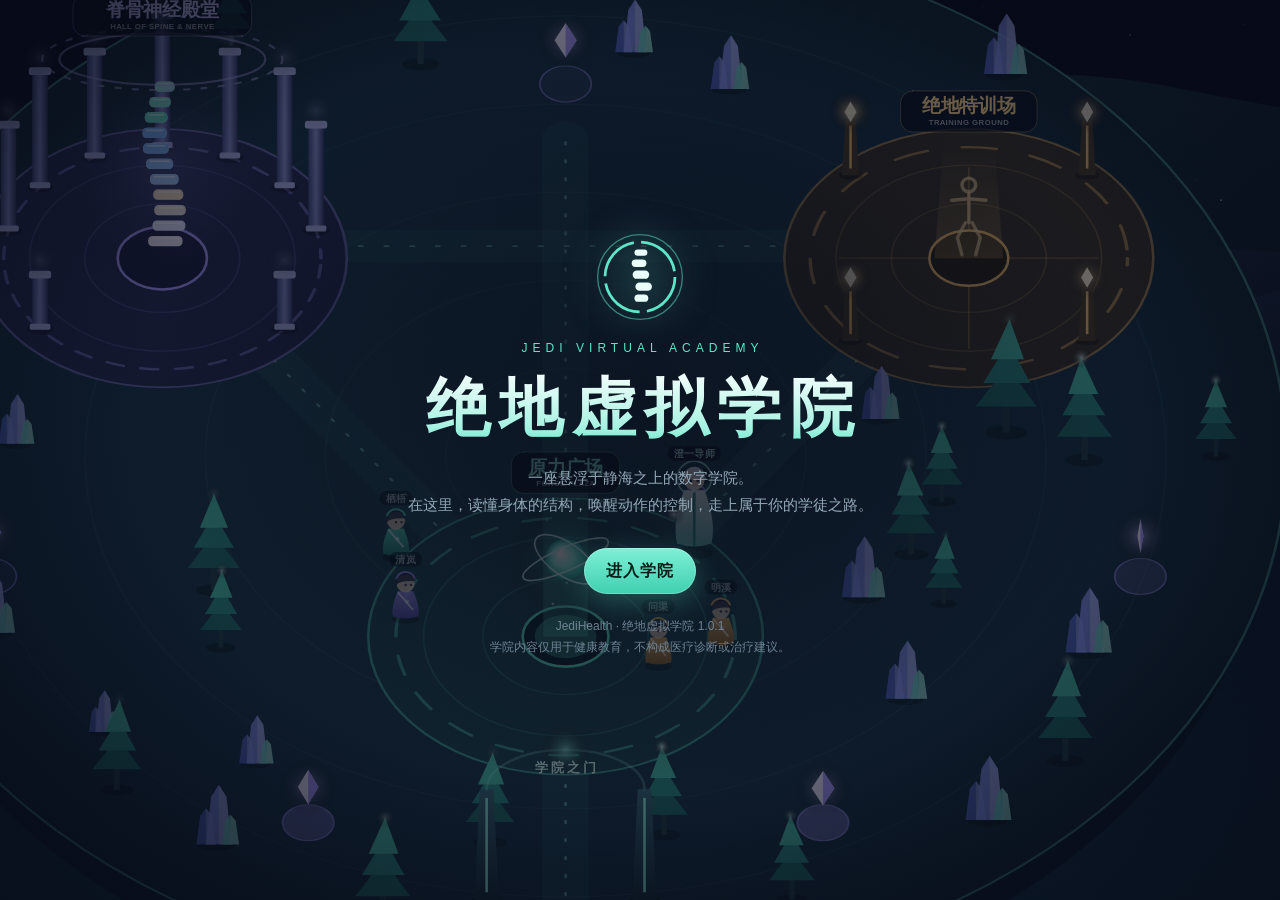
==== index.html @ 7132b062 "1.0.1：拆分项目结构，移动端与微信适配，准备在线部署 Co-Authored-By: Claude Fable 5.2 <noreply@anthropic.com> Claude-Session" ====
<!DOCTYPE html>
<html lang="zh-CN">
<head>
<meta charset="utf-8">
<meta name="viewport" content="width=device-width,initial-scale=1,maximum-scale=1,user-scalable=no,viewport-fit=cover">
<meta name="apple-mobile-web-app-capable" content="yes">
<meta name="apple-mobile-web-app-status-bar-style" content="black-translucent">
<meta name="format-detection" content="telephone=no">
<meta name="theme-color" content="#070b18">
<title>绝地虚拟学院｜Jedi Virtual Academy</title>
<meta name="description" content="一座悬浮于静海之上的数字学院。以学徒身份探索原力广场、脊骨神经殿堂与绝地特训场。">
<meta property="og:title" content="绝地虚拟学院｜Jedi Virtual Academy">
<meta property="og:description" content="以学徒身份走进数字学院：认识脊柱，体验动作控制，向澄一导师请教。">
<meta property="og:type" content="website">
<link rel="icon" href="data:image/svg+xml,%3Csvg xmlns='http://www.w3.org/2000/svg' viewBox='0 0 100 100'%3E%3Ccircle cx='50' cy='50' r='46' fill='%23070b18'/%3E%3Ccircle cx='50' cy='50' r='38' fill='none' stroke='%235ee6c8' stroke-width='5'/%3E%3Cg fill='%23eafffa'%3E%3Crect x='42' y='24' width='16' height='9' rx='4'/%3E%3Crect x='40' y='38' width='19' height='10' rx='5'/%3E%3Crect x='42' y='53' width='20' height='10' rx='5'/%3E%3Crect x='43' y='68' width='16' height='9' rx='4'/%3E%3C/g%3E%3C/svg%3E">
<script>
/* 兜底：脚本在当前浏览器里出错时，给出可操作的提示（先于其他脚本注册） */
(function(){var shown=false,wx=/MicroMessenger/i.test(navigator.userAgent);
function show(msg){if(shown)return;shown=true;var d=document.createElement('div');d.id='oops';
d.innerHTML='<div><h3>学院之门暂时没有打开</h3>页面在当前浏览器中运行出错。<br>'+(wx?'请点右上角 <b>···</b>，选择「在 Safari / 浏览器中打开」。':'请刷新页面，或换用 Safari / Chrome 打开。')+'<small></small><p><button onclick="location.reload()" style="margin-top:14px;padding:10px 22px;border-radius:99px;border:1px solid #5ee6c8;background:none;color:#e9f2f5;font-size:15px">刷新重试</button></p></div>';
d.querySelector('small').textContent=msg;(document.body||document.documentElement).appendChild(d)}
window.addEventListener('error',function(e){if(e&&e.message&&!/Script error/i.test(e.message))show(e.message+' @'+(e.lineno||0))});
window.addEventListener('load',function(){if(typeof VERSION==='undefined'||typeof interact!=='function')show('脚本未能加载')});})();
</script>
<link rel="stylesheet" href="assets/style.css?v=1.0.1">
</head>
<body>
<canvas id="world"></canvas>

<!-- 标题页 -->
<section id="title" class="screen">
  <svg class="emblem" viewBox="0 0 100 100" aria-hidden="true">
    <circle cx="50" cy="50" r="46" fill="none" stroke="#5ee6c8" stroke-width="1.5" opacity=".5"/>
    <circle cx="50" cy="50" r="38" fill="none" stroke="#5ee6c8" stroke-width="3" stroke-dasharray="52 8"/>
    <g fill="#eafffa"><rect x="44" y="20" width="14" height="7" rx="3.5"/><rect x="41" y="31" width="16" height="8" rx="4"/><rect x="42" y="43" width="18" height="9" rx="4.5"/><rect x="45" y="56" width="18" height="9" rx="4.5"/><rect x="44" y="69" width="15" height="8" rx="4"/></g>
  </svg>
  <div class="kicker">Jedi Virtual Academy</div>
  <h1 class="word">绝地虚拟学院</h1>
  <p class="tag">一座悬浮于静海之上的数字学院。<br>在这里，读懂身体的结构，唤醒动作的控制，走上属于你的学徒之路。</p>
  <button class="btn" id="go">进入学院</button>
  <button class="btn ghost sm" id="cont" style="margin-top:12px" hidden>继续上次的修习</button>
  <p class="fine">JediHealth · 第一阶段交互原型 1.0<br>学院内容仅用于健康教育，不构成医疗诊断或治疗建议。</p>
</section>

<!-- 选择学徒 -->
<section id="choose" class="screen" hidden>
  <h2>选择你的学徒之路</h2>
  <p class="sub">三条道路通向同一座学院，只是起点的目光不同。</p>
  <div class="paths" id="paths"></div>
  <div class="namebox"><small>学徒法号</small><b id="nm"></b><button class="btn ghost sm" id="reroll">换一个</button></div>
  <button class="btn" id="enter">踏入学院</button>
</section>

<!-- HUD -->
<div id="hud" hidden>
  <div id="me"><div class="dot" id="meDot"></div><div><div class="nm" id="meNm"></div><div class="rk" id="meRk"></div><div class="bar"><i id="meBar"></i></div></div></div>
  <div id="tools"><button class="ico" id="bMentor" aria-label="请教导师">师</button><button class="ico" id="bMap" aria-label="学院地图">图</button></div>
  <div id="guide"></div>
  <div id="hint">点击地面行走 · 电脑可用 WASD / 方向键</div>
  <button class="btn" id="act" hidden></button>
  <div id="toast"></div>
</div>

<div id="dlg" hidden><div class="box"><div class="sage">澄</div><div style="flex:1"><div class="who">澄一导师</div><div class="txt" id="dtxt"></div><div class="more">轻触继续 ▸</div></div></div></div>

<div id="panel" hidden><div class="sheet"><header><div><div class="zh" id="pzh"></div><div class="en" id="pen"></div></div><button class="x" id="px" aria-label="关闭">×</button></header><div id="pbody"></div></div></div>
<noscript><div style="position:fixed;top:0;left:0;right:0;bottom:0;display:flex;align-items:center;justify-content:center;padding:30px;background:#070b18;color:#e9f2f5;text-align:center;line-height:1.9;z-index:100">当前打开方式不支持运行学院。<br>请在 Safari 或 Chrome 中通过网址访问。</div></noscript>
<script src="assets/data.js?v=1.0.1"></script>
<script src="assets/app.js?v=1.0.1"></script>
</body>
</html>
---- assets/style.css ----
:root{
  --bg:#070b18;--ink:#e9f2f5;--dim:#93a9b8;--jade:#5ee6c8;--amber:#ffc46b;--violet:#a99bff;--rose:#ff9db0;
  --panel:rgba(11,20,36,.92);--line:rgba(120,225,210,.24);--soft:rgba(255,255,255,.06);
  --serif:"Songti SC","STSong","Noto Serif SC","Source Han Serif SC","SimSun",serif;
  --sans:-apple-system,BlinkMacSystemFont,"PingFang SC","Hiragino Sans GB","Microsoft YaHei","Noto Sans SC",sans-serif;
  --st:env(safe-area-inset-top,0px);--sb:env(safe-area-inset-bottom,0px);--sl:env(safe-area-inset-left,0px);--sr:env(safe-area-inset-right,0px);
}
*{box-sizing:border-box;-webkit-tap-highlight-color:transparent}
html{touch-action:manipulation}
html,body{margin:0;height:100%;background:var(--bg);color:var(--ink);font-family:var(--sans);overflow:hidden;overscroll-behavior:none;-webkit-user-select:none;user-select:none;-webkit-text-size-adjust:100%}
body{position:fixed;top:0;right:0;bottom:0;left:0}
button{font:inherit;color:inherit;cursor:pointer;border:0;background:none;padding:0}
[hidden]{display:none!important}
#world{position:absolute;top:0;right:0;bottom:0;left:0;width:100%;height:100%;display:block;touch-action:none}

/* ---------- 通用按钮 ---------- */
.btn{display:inline-flex;align-items:center;justify-content:center;gap:8px;min-height:46px;padding:0 22px;border-radius:999px;font-weight:600;font-size:16px;letter-spacing:.06em;
  background:linear-gradient(180deg,#7ff0d6,#3fcfb0);color:#062019;box-shadow:0 0 0 1px rgba(255,255,255,.25) inset,0 8px 28px rgba(94,230,200,.28);transition:transform .12s,filter .12s}
.btn:active{transform:scale(.96);filter:brightness(1.1)}
.btn.ghost{background:var(--soft);color:var(--ink);box-shadow:0 0 0 1px var(--line) inset}
.btn.amber{background:linear-gradient(180deg,#ffd691,#f2a93f);color:#2a1a02;box-shadow:0 0 0 1px rgba(255,255,255,.3) inset,0 8px 28px rgba(255,196,107,.25)}
.btn[disabled]{opacity:.4;pointer-events:none}
.btn.sm{min-height:38px;padding:0 16px;font-size:14px}

/* ---------- 标题页 / 选择学徒 ---------- */
.screen{position:absolute;top:0;right:0;bottom:0;left:0;display:flex;flex-direction:column;align-items:center;justify-content:flex-start;text-align:center;
  padding:calc(24px + var(--st)) 22px calc(24px + var(--sb));background:radial-gradient(ellipse at 50% 45%,rgba(7,11,24,.82),rgba(7,11,24,.6) 55%,rgba(7,11,24,.88));overflow:auto;-webkit-overflow-scrolling:touch}
.emblem{width:92px;height:92px;margin-bottom:18px;filter:drop-shadow(0 0 18px rgba(94,230,200,.55));animation:float 5s ease-in-out infinite}
@keyframes float{50%{transform:translateY(-8px)}}
.kicker{font-size:12px;letter-spacing:.42em;color:var(--jade);text-transform:uppercase;margin-bottom:10px;padding-left:.42em}
h1.word{font-family:var(--serif);font-weight:700;font-size:clamp(36px,9vw,64px);letter-spacing:.14em;margin:0 0 12px;padding-left:.14em;
  background:linear-gradient(180deg,#fff,#a9f3e3 70%,#5ee6c8);-webkit-background-clip:text;background-clip:text;color:transparent}
.tag{max-width:34em;text-wrap:balance;color:var(--dim);line-height:1.8;font-size:15px;margin:0 0 30px}
.fine{margin-top:22px;font-size:12px;color:#6d8394;line-height:1.7;max-width:34em}
.screen::before,.screen::after{content:"";flex:1 0 0px}
@media(max-width:560px){.paths{flex-direction:column;gap:9px}.path{max-width:none;flex:none;display:grid;grid-template-columns:64px 1fr;align-items:center;column-gap:12px;text-align:left;padding:8px 14px}.path canvas{width:60px;height:68px;grid-row:1/3;margin:0}.path b{align-self:end}.path span{align-self:start;margin:0}.path span br,.path span em{display:none}.path.on{transform:none}}
#choose h2{font-family:var(--serif);font-size:26px;letter-spacing:.12em;margin:0 0 6px}
#choose .sub{color:var(--dim);font-size:14px;margin:0 0 20px}
.paths{display:flex;gap:12px;flex-wrap:wrap;justify-content:center;margin-bottom:18px;width:100%;max-width:640px}
.path{flex:1 1 150px;max-width:200px;padding:16px 12px 14px;border-radius:18px;background:var(--panel);box-shadow:0 0 0 1px var(--line) inset;transition:transform .15s,box-shadow .15s;text-align:center}
.path canvas{width:84px;height:96px;display:block;margin:0 auto 4px}
.path b{display:block;font-family:var(--serif);font-size:20px;letter-spacing:.2em;padding-left:.2em}
.path span{display:block;font-size:12.5px;color:var(--dim);line-height:1.6;margin-top:4px}
.path em{font-style:normal;letter-spacing:.1em}
.path.on{transform:translateY(-4px);box-shadow:0 0 0 2px var(--c) inset,0 12px 40px -10px var(--c)}
.namebox{display:flex;align-items:center;gap:10px;margin-bottom:22px;padding:8px 8px 8px 20px;border-radius:999px;background:var(--panel);box-shadow:0 0 0 1px var(--line) inset}
.namebox small{color:var(--dim);font-size:13px}
.namebox b{font-family:var(--serif);font-size:22px;letter-spacing:.2em;min-width:3.4em}

/* ---------- HUD ---------- */
#hud{position:absolute;top:0;right:0;bottom:0;left:0;pointer-events:none}
#hud>*{pointer-events:auto}
#me{position:absolute;left:calc(12px + var(--sl));top:calc(12px + var(--st));display:flex;align-items:center;gap:10px;padding:8px 14px 8px 8px;border-radius:999px;background:var(--panel);box-shadow:0 0 0 1px var(--line) inset;max-width:62vw}
#me .dot{width:38px;height:38px;border-radius:50%;display:grid;place-items:center;font-family:var(--serif);font-weight:700;font-size:18px;color:#06131a;flex:none}
#me .nm{font-weight:600;font-size:14px;white-space:nowrap}
#me .rk{font-size:11.5px;color:var(--dim);white-space:nowrap}
#me .bar{height:4px;width:112px;max-width:30vw;border-radius:4px;background:rgba(255,255,255,.12);margin-top:5px;overflow:hidden}
#me .bar i{display:block;height:100%;width:0;background:linear-gradient(90deg,var(--jade),#c5fff1);border-radius:4px;transition:width .6s}
#tools{position:absolute;right:calc(12px + var(--sr));top:calc(12px + var(--st));display:flex;gap:8px}
.ico{width:46px;height:46px;border-radius:50%;background:var(--panel);box-shadow:0 0 0 1px var(--line) inset;display:grid;place-items:center;font-family:var(--serif);font-size:18px}
.ico:active{transform:scale(.94)}
#guide{position:absolute;left:50%;transform:translateX(-50%);top:calc(70px + var(--st));max-width:calc(100vw - 24px);padding:7px 16px;border-radius:999px;font-size:13px;color:#cfe9e3;background:rgba(11,20,36,.72);box-shadow:0 0 0 1px var(--line) inset;white-space:nowrap;overflow:hidden;text-overflow:ellipsis}
#guide b{color:var(--jade);font-weight:600}
#act{position:absolute;left:50%;bottom:calc(26px + var(--sb));transform:translateX(-50%);white-space:nowrap;animation:pop .25s}
@keyframes pop{from{transform:translateX(-50%) scale(.8);opacity:0}}
#hint{position:absolute;left:50%;bottom:calc(90px + var(--sb));transform:translateX(-50%);font-size:12.5px;color:var(--dim);background:rgba(11,20,36,.6);padding:6px 14px;border-radius:999px;white-space:nowrap;transition:opacity .6s}
body.talk #hint,body.talk #guide{visibility:hidden}
#toast{position:absolute;left:50%;top:calc(112px + var(--st));transform:translateX(-50%);display:flex;flex-direction:column;gap:6px;align-items:center;pointer-events:none}
#toast div{padding:8px 18px;border-radius:999px;background:rgba(20,44,48,.94);box-shadow:0 0 0 1px rgba(94,230,200,.5) inset;font-size:14px;color:#d9fff6;animation:toast 2.8s forwards;white-space:nowrap}
#toast div b{color:var(--amber)}
@keyframes toast{0%{opacity:0;transform:translateY(8px)}10%,80%{opacity:1;transform:none}100%{opacity:0;transform:translateY(-10px)}}

/* ---------- 导师对话 ---------- */
#dlg{position:absolute;left:0;right:0;bottom:0;padding:0 12px calc(14px + var(--sb));display:flex;justify-content:center;background:linear-gradient(180deg,transparent,rgba(7,11,24,.7));cursor:pointer}
#dlg .box{width:100%;max-width:680px;display:flex;gap:14px;align-items:flex-start;padding:16px 18px;border-radius:20px;background:var(--panel);box-shadow:0 0 0 1px var(--line) inset,0 20px 60px rgba(0,0,0,.5);animation:rise .3s}
@keyframes rise{from{transform:translateY(20px);opacity:0}}
.sage{flex:none;width:52px;height:52px;border-radius:50%;background:radial-gradient(circle at 50% 35%,#fff,#bff6ea 30%,#2c6d73 75%);box-shadow:0 0 0 2px rgba(94,230,200,.6),0 0 22px rgba(94,230,200,.5);display:grid;place-items:center;font-family:var(--serif);font-weight:700;color:#0a2a2c;font-size:20px}
#dlg .who{font-size:12px;letter-spacing:.2em;color:var(--jade);margin-bottom:4px}
#dlg .txt{font-size:16px;line-height:1.75;text-align:left}
#dlg .more{font-size:12px;color:var(--dim);margin-top:6px;text-align:right}

/* ---------- 面板 ---------- */
#panel{position:absolute;top:0;right:0;bottom:0;left:0;background:rgba(4,8,18,.66);display:flex;align-items:flex-end;justify-content:center;-webkit-backdrop-filter:blur(3px);backdrop-filter:blur(3px)}
#panel .sheet{position:relative;width:100%;max-width:760px;max-height:calc(100% - 28px - var(--st));display:flex;flex-direction:column;border-radius:24px 24px 0 0;background:linear-gradient(180deg,#0f1c33,#0a1426);box-shadow:0 0 0 1px var(--line) inset,0 -20px 80px rgba(0,0,0,.6);animation:rise .3s}
@media(min-width:780px){#panel{align-items:center}#panel .sheet{border-radius:24px;max-height:min(86vh,760px)}}
#panel header{display:flex;align-items:center;gap:12px;padding:18px 20px 12px;flex:none}
#panel header .zh{font-family:var(--serif);font-size:22px;font-weight:700;letter-spacing:.12em}
#panel header .en{font-size:10.5px;letter-spacing:.3em;color:var(--dim);text-transform:uppercase;margin-top:2px}
#panel header .x{margin-left:auto;width:40px;height:40px;border-radius:50%;background:var(--soft);font-size:20px;line-height:1;flex:none}
#pbody{padding:4px 20px calc(22px + var(--sb));overflow:auto;-webkit-overflow-scrolling:touch;font-size:15px;line-height:1.75}
#pbody p{margin:0 0 12px}
.lead{color:#cfe1e8}
.note{font-size:12.5px;color:var(--dim);line-height:1.7;border-left:2px solid var(--line);padding-left:10px;margin:14px 0 0}
.cards{display:grid;grid-template-columns:repeat(auto-fit,minmax(170px,1fr));gap:10px;margin:14px 0}
.card{padding:14px;border-radius:16px;background:var(--soft);box-shadow:0 0 0 1px rgba(255,255,255,.07) inset;text-align:left}
.card h4{margin:0 0 4px;font-family:var(--serif);font-size:18px;letter-spacing:.1em;color:var(--c,var(--jade))}
.card p{margin:0;font-size:13.5px;color:#c3d3db;line-height:1.65}
button.card{display:block;width:100%;transition:transform .12s}
button.card:active{transform:scale(.98)}
.row{display:flex;gap:10px;flex-wrap:wrap;align-items:center;margin-top:16px}
.tagok{font-size:12px;color:var(--jade);border:1px solid rgba(94,230,200,.4);padding:1px 8px;border-radius:99px;margin-left:6px;white-space:nowrap;font-family:var(--sans);letter-spacing:0}

/* 脊柱探索 */
.spinewrap{display:grid;grid-template-columns:150px 1fr;gap:14px;align-items:start}
@media(max-width:480px){.spinewrap{grid-template-columns:118px 1fr;gap:10px}}
#spine{width:100%;height:auto;display:block;background:radial-gradient(ellipse at 50% 40%,rgba(169,155,255,.12),transparent 70%);border-radius:14px}
#spine g{cursor:pointer;transition:opacity .2s}
#spine g.dimmed{opacity:.35}
.regs{display:flex;flex-wrap:wrap;gap:6px;margin-bottom:10px}
.regs button{padding:6px 12px;border-radius:99px;font-size:13.5px;background:var(--soft);box-shadow:0 0 0 1px rgba(255,255,255,.1) inset}
.regs button.on{background:var(--c);color:#08131c;font-weight:600}
.regs button.seen:not(.on){box-shadow:0 0 0 1px var(--c) inset}
#rinfo h4{margin:0 0 6px;font-family:var(--serif);font-size:19px;letter-spacing:.08em}
#rinfo ul{margin:0;padding-left:1.15em;font-size:14px;color:#cfdde4}
#rinfo li{margin-bottom:5px}

/* 问答 */
.qhead{display:flex;justify-content:space-between;font-size:12.5px;color:var(--dim);margin-bottom:8px}
.pips{display:flex;gap:5px}.pips i{width:22px;height:4px;border-radius:4px;background:rgba(255,255,255,.14)}.pips i.ok{background:var(--jade)}.pips i.no{background:var(--rose)}.pips i.cur{background:#fff}
.q{font-size:18px;font-weight:600;line-height:1.55;margin:0 0 14px}
.opts{display:grid;gap:9px}
.opts.two{grid-template-columns:1fr 1fr}
.opt{padding:13px 16px;border-radius:14px;background:var(--soft);box-shadow:0 0 0 1px rgba(255,255,255,.1) inset;text-align:left;font-size:15.5px;line-height:1.5;transition:transform .1s}
.opts.two .opt{text-align:center;font-weight:600;font-size:17px;padding:16px 8px}
.opt:active{transform:scale(.98)}
.opt.ok{background:rgba(94,230,200,.18);box-shadow:0 0 0 2px var(--jade) inset}
.opt.no{background:rgba(255,157,176,.14);box-shadow:0 0 0 2px var(--rose) inset}
.opts.locked .opt{pointer-events:none}
.exp{margin-top:12px;padding:12px 14px;border-radius:14px;background:rgba(94,230,200,.08);font-size:14px;line-height:1.7;animation:rise .25s}
.exp b{color:var(--jade)}.exp.bad b{color:var(--rose)}
.jwrap{display:grid;grid-template-columns:120px 1fr;gap:14px;align-items:center}
#fig{width:100%;height:auto}

/* 结果 */
.result{text-align:center;padding:8px 0 0}
.ring{width:128px;height:128px;margin:4px auto 12px;border-radius:50%;display:grid;place-items:center;background:conic-gradient(var(--c) calc(var(--p)*1%),rgba(255,255,255,.1) 0);position:relative}
.ring::before{content:"";position:absolute;top:9px;right:9px;bottom:9px;left:9px;border-radius:50%;background:#0c172b}
.ring b{position:relative;font-family:var(--serif);font-size:34px}
.result h3{font-family:var(--serif);font-size:24px;letter-spacing:.1em;margin:0 0 6px}
.gain{display:inline-block;margin:6px 0 12px;padding:5px 16px;border-radius:99px;background:rgba(255,196,107,.14);color:var(--amber);font-weight:600;font-size:14px}
.tip{text-align:left;padding:13px 15px;border-radius:14px;background:var(--soft);font-size:14px;line-height:1.75;color:#d2e1e8}
.tip b{color:var(--jade)}
.result .row{justify-content:center}

/* 呼吸 & 平衡 */
.stage{display:grid;place-items:center;margin:8px 0}
#breath{width:220px;height:220px;border-radius:50%;display:grid;place-items:center;position:relative;touch-action:none;cursor:pointer;background:radial-gradient(circle,rgba(94,230,200,.08),transparent 70%);box-shadow:0 0 0 1px var(--line) inset}
#breath i{position:absolute;width:70px;height:70px;border-radius:50%;background:radial-gradient(circle at 40% 35%,#eafffa,#5ee6c8 55%,#1d8f7c);box-shadow:0 0 40px rgba(94,230,200,.6);transform:scale(var(--s,1));transition:transform .12s linear}
#breath span{position:relative;font-family:var(--serif);font-size:18px;letter-spacing:.2em;color:#06221c;font-weight:700;pointer-events:none}
#bal{width:min(280px,72vw);height:min(280px,72vw);touch-action:none;border-radius:50%;cursor:crosshair}
.meter{display:flex;justify-content:space-between;font-size:13px;color:var(--dim);max-width:300px;margin:0 auto}
.meter b{color:var(--ink);font-variant-numeric:tabular-nums}

/* 导师问答 */
.chips{display:flex;flex-wrap:wrap;gap:7px;margin:10px 0 12px}
.chips button{padding:7px 13px;border-radius:99px;background:var(--soft);box-shadow:0 0 0 1px rgba(255,255,255,.1) inset;font-size:13.5px;text-align:left}
.chips button:active{background:rgba(94,230,200,.2)}
#ans{display:flex;gap:12px;padding:14px;border-radius:16px;background:rgba(94,230,200,.07);box-shadow:0 0 0 1px var(--line) inset;min-height:84px;text-align:left}
#ans .sage{width:40px;height:40px;font-size:16px}
#ans .a{font-size:14.5px;line-height:1.75;-webkit-user-select:text;user-select:text}
#ans .qq{font-size:12.5px;color:var(--jade);margin-bottom:3px}
.ask{display:flex;gap:8px;margin-top:12px}
.ask input{flex:1;min-width:0;height:46px;border-radius:99px;border:0;outline:0;padding:0 18px;font-size:16px;font-family:inherit;color:var(--ink);background:rgba(255,255,255,.08);box-shadow:0 0 0 1px rgba(255,255,255,.14) inset;-webkit-user-select:text;user-select:text}
.ask input:focus{box-shadow:0 0 0 2px var(--jade) inset}

/* 地图 */
.zone{display:flex;align-items:center;gap:12px;padding:12px 14px;border-radius:16px;background:var(--soft);margin-bottom:9px;text-align:left}
.zone .g{width:42px;height:42px;border-radius:12px;display:grid;place-items:center;font-family:var(--serif);font-size:20px;font-weight:700;color:#07131c;background:var(--c);flex:none}
.zone .t{flex:1;min-width:0}.zone .t b{display:block;font-size:15.5px}.zone .t span{font-size:12.5px;color:var(--dim)}

/* 晋阶 */
#rank{position:absolute;top:0;right:0;bottom:0;left:0;display:grid;place-items:center;pointer-events:none;background:radial-gradient(circle,rgba(94,230,200,.22),transparent 60%);animation:rk 3s forwards}
#rank div{text-align:center}
#rank small{display:block;letter-spacing:.5em;color:var(--jade);font-size:13px;padding-left:.5em}
#rank b{display:block;font-family:var(--serif);font-size:clamp(40px,11vw,72px);letter-spacing:.2em;padding-left:.2em;text-shadow:0 0 40px rgba(94,230,200,.8)}
@keyframes rk{0%{opacity:0;transform:scale(.8)}15%,75%{opacity:1;transform:none}100%{opacity:0;transform:scale(1.1)}}
@media(prefers-reduced-motion:reduce){*{animation-duration:.01s!important}}

/* ---------- 1.0.1：微信 / 兼容提示 ---------- */
#wx{margin-top:16px;max-width:30em;padding:10px 16px;border-radius:14px;font-size:12.5px;line-height:1.7;color:#cfe9e3;background:rgba(20,44,48,.8);box-shadow:0 0 0 1px rgba(94,230,200,.35) inset;text-align:left}
#wx b{color:var(--jade)}
#oops{position:absolute;top:0;right:0;bottom:0;left:0;z-index:99;display:flex;align-items:center;justify-content:center;padding:28px;background:rgba(5,9,20,.94);text-align:center}
#oops div{max-width:26em;font-size:15px;line-height:1.9}
#oops h3{font-family:var(--serif);font-size:22px;letter-spacing:.1em;margin:0 0 10px;color:var(--jade)}
#oops small{display:block;margin-top:14px;color:var(--dim);font-size:11.5px;word-break:break-all;-webkit-user-select:text;user-select:text}
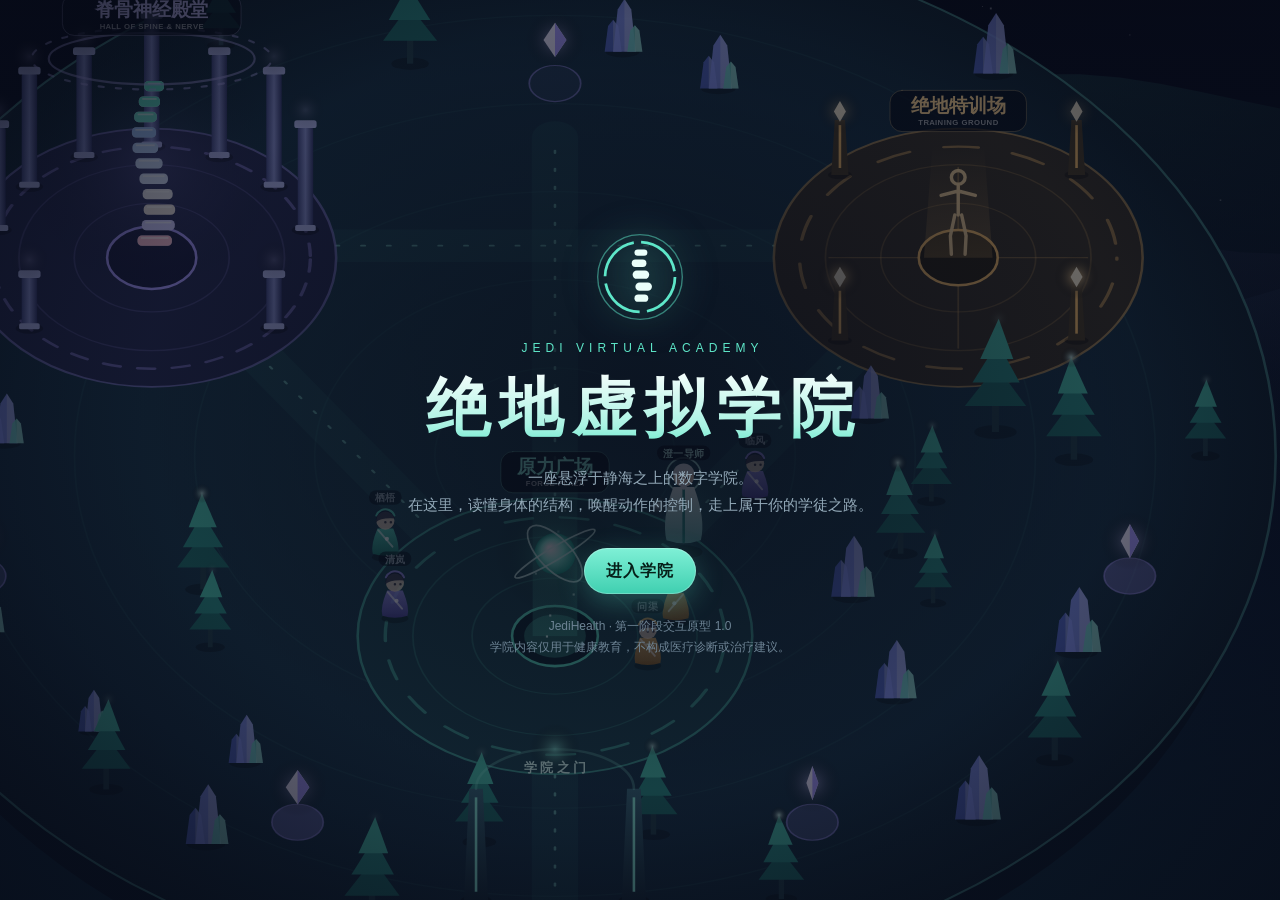
==== commit aa60ecd3: "绝地虚拟学院 1.0：单文件交互原型 Co-Authored-By: Claude Fable 5.2 <noreply@anthropic.com> Claude-Session: https://" ====
--- a/index.html
+++ b/index.html
@@ -4,25 +4,186 @@
 <meta charset="utf-8">
 <meta name="viewport" content="width=device-width,initial-scale=1,maximum-scale=1,user-scalable=no,viewport-fit=cover">
 <meta name="apple-mobile-web-app-capable" content="yes">
-<meta name="apple-mobile-web-app-status-bar-style" content="black-translucent">
-<meta name="format-detection" content="telephone=no">
 <meta name="theme-color" content="#070b18">
-<title>绝地虚拟学院｜Jedi Virtual Academy</title>
-<meta name="description" content="一座悬浮于静海之上的数字学院。以学徒身份探索原力广场、脊骨神经殿堂与绝地特训场。">
-<meta property="og:title" content="绝地虚拟学院｜Jedi Virtual Academy">
-<meta property="og:description" content="以学徒身份走进数字学院：认识脊柱，体验动作控制，向澄一导师请教。">
-<meta property="og:type" content="website">
-<link rel="icon" href="data:image/svg+xml,%3Csvg xmlns='http://www.w3.org/2000/svg' viewBox='0 0 100 100'%3E%3Ccircle cx='50' cy='50' r='46' fill='%23070b18'/%3E%3Ccircle cx='50' cy='50' r='38' fill='none' stroke='%235ee6c8' stroke-width='5'/%3E%3Cg fill='%23eafffa'%3E%3Crect x='42' y='24' width='16' height='9' rx='4'/%3E%3Crect x='40' y='38' width='19' height='10' rx='5'/%3E%3Crect x='42' y='53' width='20' height='10' rx='5'/%3E%3Crect x='43' y='68' width='16' height='9' rx='4'/%3E%3C/g%3E%3C/svg%3E">
-<script>
-/* 兜底：脚本在当前浏览器里出错时，给出可操作的提示（先于其他脚本注册） */
-(function(){var shown=false,wx=/MicroMessenger/i.test(navigator.userAgent);
-function show(msg){if(shown)return;shown=true;var d=document.createElement('div');d.id='oops';
-d.innerHTML='<div><h3>学院之门暂时没有打开</h3>页面在当前浏览器中运行出错。<br>'+(wx?'请点右上角 <b>···</b>，选择「在 Safari / 浏览器中打开」。':'请刷新页面，或换用 Safari / Chrome 打开。')+'<small></small><p><button onclick="location.reload()" style="margin-top:14px;padding:10px 22px;border-radius:99px;border:1px solid #5ee6c8;background:none;color:#e9f2f5;font-size:15px">刷新重试</button></p></div>';
-d.querySelector('small').textContent=msg;(document.body||document.documentElement).appendChild(d)}
-window.addEventListener('error',function(e){if(e&&e.message&&!/Script error/i.test(e.message))show(e.message+' @'+(e.lineno||0))});
-window.addEventListener('load',function(){if(typeof VERSION==='undefined'||typeof interact!=='function')show('脚本未能加载')});})();
-</script>
-<link rel="stylesheet" href="assets/style.css?v=1.0.1">
+<title>绝地虚拟学院 1.0</title>
+<style>
+:root{
+  --bg:#070b18;--ink:#e9f2f5;--dim:#93a9b8;--jade:#5ee6c8;--amber:#ffc46b;--violet:#a99bff;--rose:#ff9db0;
+  --panel:rgba(11,20,36,.92);--line:rgba(120,225,210,.24);--soft:rgba(255,255,255,.06);
+  --serif:"Songti SC","STSong","Noto Serif SC","Source Han Serif SC","SimSun",serif;
+  --sans:-apple-system,BlinkMacSystemFont,"PingFang SC","Hiragino Sans GB","Microsoft YaHei","Noto Sans SC",sans-serif;
+  --st:env(safe-area-inset-top,0px);--sb:env(safe-area-inset-bottom,0px);--sl:env(safe-area-inset-left,0px);--sr:env(safe-area-inset-right,0px);
+}
+*{box-sizing:border-box;-webkit-tap-highlight-color:transparent}
+html,body{margin:0;height:100%;background:var(--bg);color:var(--ink);font-family:var(--sans);overflow:hidden;overscroll-behavior:none;-webkit-user-select:none;user-select:none;-webkit-text-size-adjust:100%}
+body{position:fixed;inset:0}
+button{font:inherit;color:inherit;cursor:pointer;border:0;background:none;padding:0}
+[hidden]{display:none!important}
+#world{position:absolute;inset:0;width:100%;height:100%;display:block;touch-action:none}
+
+/* ---------- 通用按钮 ---------- */
+.btn{display:inline-flex;align-items:center;justify-content:center;gap:8px;min-height:46px;padding:0 22px;border-radius:999px;font-weight:600;font-size:16px;letter-spacing:.06em;
+  background:linear-gradient(180deg,#7ff0d6,#3fcfb0);color:#062019;box-shadow:0 0 0 1px rgba(255,255,255,.25) inset,0 8px 28px rgba(94,230,200,.28);transition:transform .12s,filter .12s}
+.btn:active{transform:scale(.96);filter:brightness(1.1)}
+.btn.ghost{background:var(--soft);color:var(--ink);box-shadow:0 0 0 1px var(--line) inset}
+.btn.amber{background:linear-gradient(180deg,#ffd691,#f2a93f);color:#2a1a02;box-shadow:0 0 0 1px rgba(255,255,255,.3) inset,0 8px 28px rgba(255,196,107,.25)}
+.btn[disabled]{opacity:.4;pointer-events:none}
+.btn.sm{min-height:38px;padding:0 16px;font-size:14px}
+
+/* ---------- 标题页 / 选择学徒 ---------- */
+.screen{position:absolute;inset:0;display:flex;flex-direction:column;align-items:center;justify-content:flex-start;text-align:center;
+  padding:calc(24px + var(--st)) 22px calc(24px + var(--sb));background:radial-gradient(ellipse at 50% 45%,rgba(7,11,24,.82),rgba(7,11,24,.6) 55%,rgba(7,11,24,.88));overflow:auto;-webkit-overflow-scrolling:touch}
+.emblem{width:92px;height:92px;margin-bottom:18px;filter:drop-shadow(0 0 18px rgba(94,230,200,.55));animation:float 5s ease-in-out infinite}
+@keyframes float{50%{transform:translateY(-8px)}}
+.kicker{font-size:12px;letter-spacing:.42em;color:var(--jade);text-transform:uppercase;margin-bottom:10px;padding-left:.42em}
+h1.word{font-family:var(--serif);font-weight:700;font-size:clamp(36px,9vw,64px);letter-spacing:.14em;margin:0 0 12px;padding-left:.14em;
+  background:linear-gradient(180deg,#fff,#a9f3e3 70%,#5ee6c8);-webkit-background-clip:text;background-clip:text;color:transparent}
+.tag{max-width:34em;text-wrap:balance;color:var(--dim);line-height:1.8;font-size:15px;margin:0 0 30px}
+.fine{margin-top:22px;font-size:12px;color:#6d8394;line-height:1.7;max-width:34em}
+.screen::before,.screen::after{content:"";flex:1 0 0px}
+@media(max-width:560px){.paths{flex-direction:column;gap:9px}.path{max-width:none;flex:none;display:grid;grid-template-columns:64px 1fr;align-items:center;column-gap:12px;text-align:left;padding:8px 14px}.path canvas{width:60px;height:68px;grid-row:1/3;margin:0}.path b{align-self:end}.path span{align-self:start;margin:0}.path span br,.path span em{display:none}.path.on{transform:none}}
+#choose h2{font-family:var(--serif);font-size:26px;letter-spacing:.12em;margin:0 0 6px}
+#choose .sub{color:var(--dim);font-size:14px;margin:0 0 20px}
+.paths{display:flex;gap:12px;flex-wrap:wrap;justify-content:center;margin-bottom:18px;width:100%;max-width:640px}
+.path{flex:1 1 150px;max-width:200px;padding:16px 12px 14px;border-radius:18px;background:var(--panel);box-shadow:0 0 0 1px var(--line) inset;transition:transform .15s,box-shadow .15s;text-align:center}
+.path canvas{width:84px;height:96px;display:block;margin:0 auto 4px}
+.path b{display:block;font-family:var(--serif);font-size:20px;letter-spacing:.2em;padding-left:.2em}
+.path span{display:block;font-size:12.5px;color:var(--dim);line-height:1.6;margin-top:4px}
+.path em{font-style:normal;letter-spacing:.1em}
+.path.on{transform:translateY(-4px);box-shadow:0 0 0 2px var(--c) inset,0 12px 40px -10px var(--c)}
+.namebox{display:flex;align-items:center;gap:10px;margin-bottom:22px;padding:8px 8px 8px 20px;border-radius:999px;background:var(--panel);box-shadow:0 0 0 1px var(--line) inset}
+.namebox small{color:var(--dim);font-size:13px}
+.namebox b{font-family:var(--serif);font-size:22px;letter-spacing:.2em;min-width:3.4em}
+
+/* ---------- HUD ---------- */
+#hud{position:absolute;inset:0;pointer-events:none}
+#hud>*{pointer-events:auto}
+#me{position:absolute;left:calc(12px + var(--sl));top:calc(12px + var(--st));display:flex;align-items:center;gap:10px;padding:8px 14px 8px 8px;border-radius:999px;background:var(--panel);box-shadow:0 0 0 1px var(--line) inset;max-width:62vw}
+#me .dot{width:38px;height:38px;border-radius:50%;display:grid;place-items:center;font-family:var(--serif);font-weight:700;font-size:18px;color:#06131a;flex:none}
+#me .nm{font-weight:600;font-size:14px;white-space:nowrap}
+#me .rk{font-size:11.5px;color:var(--dim);white-space:nowrap}
+#me .bar{height:4px;width:112px;max-width:30vw;border-radius:4px;background:rgba(255,255,255,.12);margin-top:5px;overflow:hidden}
+#me .bar i{display:block;height:100%;width:0;background:linear-gradient(90deg,var(--jade),#c5fff1);border-radius:4px;transition:width .6s}
+#tools{position:absolute;right:calc(12px + var(--sr));top:calc(12px + var(--st));display:flex;gap:8px}
+.ico{width:46px;height:46px;border-radius:50%;background:var(--panel);box-shadow:0 0 0 1px var(--line) inset;display:grid;place-items:center;font-family:var(--serif);font-size:18px}
+.ico:active{transform:scale(.94)}
+#guide{position:absolute;left:50%;transform:translateX(-50%);top:calc(70px + var(--st));max-width:calc(100vw - 24px);padding:7px 16px;border-radius:999px;font-size:13px;color:#cfe9e3;background:rgba(11,20,36,.72);box-shadow:0 0 0 1px var(--line) inset;white-space:nowrap;overflow:hidden;text-overflow:ellipsis}
+#guide b{color:var(--jade);font-weight:600}
+#act{position:absolute;left:50%;bottom:calc(26px + var(--sb));transform:translateX(-50%);white-space:nowrap;animation:pop .25s}
+@keyframes pop{from{transform:translateX(-50%) scale(.8);opacity:0}}
+#hint{position:absolute;left:50%;bottom:calc(90px + var(--sb));transform:translateX(-50%);font-size:12.5px;color:var(--dim);background:rgba(11,20,36,.6);padding:6px 14px;border-radius:999px;white-space:nowrap;transition:opacity .6s}
+body.talk #hint,body.talk #guide{visibility:hidden}
+#toast{position:absolute;left:50%;top:calc(112px + var(--st));transform:translateX(-50%);display:flex;flex-direction:column;gap:6px;align-items:center;pointer-events:none}
+#toast div{padding:8px 18px;border-radius:999px;background:rgba(20,44,48,.94);box-shadow:0 0 0 1px rgba(94,230,200,.5) inset;font-size:14px;color:#d9fff6;animation:toast 2.8s forwards;white-space:nowrap}
+#toast div b{color:var(--amber)}
+@keyframes toast{0%{opacity:0;transform:translateY(8px)}10%,80%{opacity:1;transform:none}100%{opacity:0;transform:translateY(-10px)}}
+
+/* ---------- 导师对话 ---------- */
+#dlg{position:absolute;left:0;right:0;bottom:0;padding:0 12px calc(14px + var(--sb));display:flex;justify-content:center;background:linear-gradient(180deg,transparent,rgba(7,11,24,.7));cursor:pointer}
+#dlg .box{width:100%;max-width:680px;display:flex;gap:14px;align-items:flex-start;padding:16px 18px;border-radius:20px;background:var(--panel);box-shadow:0 0 0 1px var(--line) inset,0 20px 60px rgba(0,0,0,.5);animation:rise .3s}
+@keyframes rise{from{transform:translateY(20px);opacity:0}}
+.sage{flex:none;width:52px;height:52px;border-radius:50%;background:radial-gradient(circle at 50% 35%,#fff,#bff6ea 30%,#2c6d73 75%);box-shadow:0 0 0 2px rgba(94,230,200,.6),0 0 22px rgba(94,230,200,.5);display:grid;place-items:center;font-family:var(--serif);font-weight:700;color:#0a2a2c;font-size:20px}
+#dlg .who{font-size:12px;letter-spacing:.2em;color:var(--jade);margin-bottom:4px}
+#dlg .txt{font-size:16px;line-height:1.75;text-align:left}
+#dlg .more{font-size:12px;color:var(--dim);margin-top:6px;text-align:right}
+
+/* ---------- 面板 ---------- */
+#panel{position:absolute;inset:0;background:rgba(4,8,18,.66);display:flex;align-items:flex-end;justify-content:center;-webkit-backdrop-filter:blur(3px);backdrop-filter:blur(3px)}
+#panel .sheet{position:relative;width:100%;max-width:760px;max-height:calc(100% - 28px - var(--st));display:flex;flex-direction:column;border-radius:24px 24px 0 0;background:linear-gradient(180deg,#0f1c33,#0a1426);box-shadow:0 0 0 1px var(--line) inset,0 -20px 80px rgba(0,0,0,.6);animation:rise .3s}
+@media(min-width:780px){#panel{align-items:center}#panel .sheet{border-radius:24px;max-height:min(86vh,760px)}}
+#panel header{display:flex;align-items:center;gap:12px;padding:18px 20px 12px;flex:none}
+#panel header .zh{font-family:var(--serif);font-size:22px;font-weight:700;letter-spacing:.12em}
+#panel header .en{font-size:10.5px;letter-spacing:.3em;color:var(--dim);text-transform:uppercase;margin-top:2px}
+#panel header .x{margin-left:auto;width:40px;height:40px;border-radius:50%;background:var(--soft);font-size:20px;line-height:1;flex:none}
+#pbody{padding:4px 20px calc(22px + var(--sb));overflow:auto;-webkit-overflow-scrolling:touch;font-size:15px;line-height:1.75}
+#pbody p{margin:0 0 12px}
+.lead{color:#cfe1e8}
+.note{font-size:12.5px;color:var(--dim);line-height:1.7;border-left:2px solid var(--line);padding-left:10px;margin:14px 0 0}
+.cards{display:grid;grid-template-columns:repeat(auto-fit,minmax(170px,1fr));gap:10px;margin:14px 0}
+.card{padding:14px;border-radius:16px;background:var(--soft);box-shadow:0 0 0 1px rgba(255,255,255,.07) inset;text-align:left}
+.card h4{margin:0 0 4px;font-family:var(--serif);font-size:18px;letter-spacing:.1em;color:var(--c,var(--jade))}
+.card p{margin:0;font-size:13.5px;color:#c3d3db;line-height:1.65}
+button.card{display:block;width:100%;transition:transform .12s}
+button.card:active{transform:scale(.98)}
+.row{display:flex;gap:10px;flex-wrap:wrap;align-items:center;margin-top:16px}
+.tagok{font-size:12px;color:var(--jade);border:1px solid rgba(94,230,200,.4);padding:1px 8px;border-radius:99px;margin-left:6px;white-space:nowrap;font-family:var(--sans);letter-spacing:0}
+
+/* 脊柱探索 */
+.spinewrap{display:grid;grid-template-columns:150px 1fr;gap:14px;align-items:start}
+@media(max-width:480px){.spinewrap{grid-template-columns:118px 1fr;gap:10px}}
+#spine{width:100%;height:auto;display:block;background:radial-gradient(ellipse at 50% 40%,rgba(169,155,255,.12),transparent 70%);border-radius:14px}
+#spine g{cursor:pointer;transition:opacity .2s}
+#spine g.dimmed{opacity:.35}
+.regs{display:flex;flex-wrap:wrap;gap:6px;margin-bottom:10px}
+.regs button{padding:6px 12px;border-radius:99px;font-size:13.5px;background:var(--soft);box-shadow:0 0 0 1px rgba(255,255,255,.1) inset}
+.regs button.on{background:var(--c);color:#08131c;font-weight:600}
+.regs button.seen:not(.on){box-shadow:0 0 0 1px var(--c) inset}
+#rinfo h4{margin:0 0 6px;font-family:var(--serif);font-size:19px;letter-spacing:.08em}
+#rinfo ul{margin:0;padding-left:1.15em;font-size:14px;color:#cfdde4}
+#rinfo li{margin-bottom:5px}
+
+/* 问答 */
+.qhead{display:flex;justify-content:space-between;font-size:12.5px;color:var(--dim);margin-bottom:8px}
+.pips{display:flex;gap:5px}.pips i{width:22px;height:4px;border-radius:4px;background:rgba(255,255,255,.14)}.pips i.ok{background:var(--jade)}.pips i.no{background:var(--rose)}.pips i.cur{background:#fff}
+.q{font-size:18px;font-weight:600;line-height:1.55;margin:0 0 14px}
+.opts{display:grid;gap:9px}
+.opts.two{grid-template-columns:1fr 1fr}
+.opt{padding:13px 16px;border-radius:14px;background:var(--soft);box-shadow:0 0 0 1px rgba(255,255,255,.1) inset;text-align:left;font-size:15.5px;line-height:1.5;transition:transform .1s}
+.opts.two .opt{text-align:center;font-weight:600;font-size:17px;padding:16px 8px}
+.opt:active{transform:scale(.98)}
+.opt.ok{background:rgba(94,230,200,.18);box-shadow:0 0 0 2px var(--jade) inset}
+.opt.no{background:rgba(255,157,176,.14);box-shadow:0 0 0 2px var(--rose) inset}
+.opts.locked .opt{pointer-events:none}
+.exp{margin-top:12px;padding:12px 14px;border-radius:14px;background:rgba(94,230,200,.08);font-size:14px;line-height:1.7;animation:rise .25s}
+.exp b{color:var(--jade)}.exp.bad b{color:var(--rose)}
+.jwrap{display:grid;grid-template-columns:120px 1fr;gap:14px;align-items:center}
+#fig{width:100%;height:auto}
+
+/* 结果 */
+.result{text-align:center;padding:8px 0 0}
+.ring{width:128px;height:128px;margin:4px auto 12px;border-radius:50%;display:grid;place-items:center;background:conic-gradient(var(--c) calc(var(--p)*1%),rgba(255,255,255,.1) 0);position:relative}
+.ring::before{content:"";position:absolute;inset:9px;border-radius:50%;background:#0c172b}
+.ring b{position:relative;font-family:var(--serif);font-size:34px}
+.result h3{font-family:var(--serif);font-size:24px;letter-spacing:.1em;margin:0 0 6px}
+.gain{display:inline-block;margin:6px 0 12px;padding:5px 16px;border-radius:99px;background:rgba(255,196,107,.14);color:var(--amber);font-weight:600;font-size:14px}
+.tip{text-align:left;padding:13px 15px;border-radius:14px;background:var(--soft);font-size:14px;line-height:1.75;color:#d2e1e8}
+.tip b{color:var(--jade)}
+.result .row{justify-content:center}
+
+/* 呼吸 & 平衡 */
+.stage{display:grid;place-items:center;margin:8px 0}
+#breath{width:220px;height:220px;border-radius:50%;display:grid;place-items:center;position:relative;touch-action:none;cursor:pointer;background:radial-gradient(circle,rgba(94,230,200,.08),transparent 70%);box-shadow:0 0 0 1px var(--line) inset}
+#breath i{position:absolute;width:70px;height:70px;border-radius:50%;background:radial-gradient(circle at 40% 35%,#eafffa,#5ee6c8 55%,#1d8f7c);box-shadow:0 0 40px rgba(94,230,200,.6);transform:scale(var(--s,1));transition:transform .12s linear}
+#breath span{position:relative;font-family:var(--serif);font-size:18px;letter-spacing:.2em;color:#06221c;font-weight:700;pointer-events:none}
+#bal{width:min(280px,72vw);height:min(280px,72vw);touch-action:none;border-radius:50%;cursor:crosshair}
+.meter{display:flex;justify-content:space-between;font-size:13px;color:var(--dim);max-width:300px;margin:0 auto}
+.meter b{color:var(--ink);font-variant-numeric:tabular-nums}
+
+/* 导师问答 */
+.chips{display:flex;flex-wrap:wrap;gap:7px;margin:10px 0 12px}
+.chips button{padding:7px 13px;border-radius:99px;background:var(--soft);box-shadow:0 0 0 1px rgba(255,255,255,.1) inset;font-size:13.5px;text-align:left}
+.chips button:active{background:rgba(94,230,200,.2)}
+#ans{display:flex;gap:12px;padding:14px;border-radius:16px;background:rgba(94,230,200,.07);box-shadow:0 0 0 1px var(--line) inset;min-height:84px;text-align:left}
+#ans .sage{width:40px;height:40px;font-size:16px}
+#ans .a{font-size:14.5px;line-height:1.75;-webkit-user-select:text;user-select:text}
+#ans .qq{font-size:12.5px;color:var(--jade);margin-bottom:3px}
+.ask{display:flex;gap:8px;margin-top:12px}
+.ask input{flex:1;min-width:0;height:46px;border-radius:99px;border:0;outline:0;padding:0 18px;font-size:16px;font-family:inherit;color:var(--ink);background:rgba(255,255,255,.08);box-shadow:0 0 0 1px rgba(255,255,255,.14) inset;-webkit-user-select:text;user-select:text}
+.ask input:focus{box-shadow:0 0 0 2px var(--jade) inset}
+
+/* 地图 */
+.zone{display:flex;align-items:center;gap:12px;padding:12px 14px;border-radius:16px;background:var(--soft);margin-bottom:9px;text-align:left}
+.zone .g{width:42px;height:42px;border-radius:12px;display:grid;place-items:center;font-family:var(--serif);font-size:20px;font-weight:700;color:#07131c;background:var(--c);flex:none}
+.zone .t{flex:1;min-width:0}.zone .t b{display:block;font-size:15.5px}.zone .t span{font-size:12.5px;color:var(--dim)}
+
+/* 晋阶 */
+#rank{position:absolute;inset:0;display:grid;place-items:center;pointer-events:none;background:radial-gradient(circle,rgba(94,230,200,.22),transparent 60%);animation:rk 3s forwards}
+#rank div{text-align:center}
+#rank small{display:block;letter-spacing:.5em;color:var(--jade);font-size:13px;padding-left:.5em}
+#rank b{display:block;font-family:var(--serif);font-size:clamp(40px,11vw,72px);letter-spacing:.2em;padding-left:.2em;text-shadow:0 0 40px rgba(94,230,200,.8)}
+@keyframes rk{0%{opacity:0;transform:scale(.8)}15%,75%{opacity:1;transform:none}100%{opacity:0;transform:scale(1.1)}}
+@media(prefers-reduced-motion:reduce){*{animation-duration:.01s!important}}
+</style>
 </head>
 <body>
 <canvas id="world"></canvas>
@@ -64,8 +225,678 @@
 <div id="dlg" hidden><div class="box"><div class="sage">澄</div><div style="flex:1"><div class="who">澄一导师</div><div class="txt" id="dtxt"></div><div class="more">轻触继续 ▸</div></div></div></div>
 
 <div id="panel" hidden><div class="sheet"><header><div><div class="zh" id="pzh"></div><div class="en" id="pen"></div></div><button class="x" id="px" aria-label="关闭">×</button></header><div id="pbody"></div></div></div>
-<noscript><div style="position:fixed;top:0;left:0;right:0;bottom:0;display:flex;align-items:center;justify-content:center;padding:30px;background:#070b18;color:#e9f2f5;text-align:center;line-height:1.9;z-index:100">当前打开方式不支持运行学院。<br>请在 Safari 或 Chrome 中通过网址访问。</div></noscript>
-<script src="assets/data.js?v=1.0.1"></script>
-<script src="assets/app.js?v=1.0.1"></script>
+
+<script>
+'use strict';
+/* =====================================================================
+   绝地虚拟学院 1.0 — 单文件原型（无外部依赖）
+   结构：数据 → 状态 → 世界渲染 → 输入与移动 → 界面与各区域活动
+   ===================================================================== */
+const $=s=>document.querySelector(s);
+const clamp=(v,a,b)=>Math.max(a,Math.min(b,v));
+const lerp=(a,b,t)=>a+(b-a)*t;
+const TAU=Math.PI*2;
+
+/* ---------------------------- 数据 ---------------------------- */
+const PATHS=[
+ {k:'知',en:'Insight',c:'#a99bff',d:'#5a4fb3',desc:'从结构入手：骨骼、关节与神经如何构成身体。'},
+ {k:'行',en:'Motion', c:'#ffc46b',d:'#b0752a',desc:'从动作入手：身体如何控制、协调与发力。'},
+ {k:'衡',en:'Balance',c:'#5ee6c8',d:'#1f8c79',desc:'从整合入手：让结构与动作回到平衡。'}
+];
+const NAMES=['清岚','行川','定松','明溪','若谷','听雪','望岳','知微','云起','静澜','怀石','临风','守拙','见山','问渠','抱朴','观潮','栖梧','照野','归舟'];
+const RANKS=[{n:'见习学徒',xp:0},{n:'初阶学徒',xp:60},{n:'进阶学徒',xp:140},{n:'学院行者',xp:230}];
+const K=.7;                                   // 俯视压缩比（伪 3/4 视角）
+const ISLE={x:900,y:950,rx:840,ry:880};
+const ZONES={
+ plaza:{x:900,y:1250,r:230,zh:'原力广场',en:'FORCE PLAZA',c:'#5ee6c8'},
+ hall :{x:430,y:620, r:215,zh:'脊骨神经殿堂',en:'HALL OF SPINE & NERVE',c:'#a99bff'},
+ train:{x:1370,y:620,r:215,zh:'绝地特训场',en:'TRAINING GROUND',c:'#ffc46b'}
+};
+const HS=[
+ {id:'core',  x:900, y:1250,r:125,h:218,label:'原力之井',act:'走近原力之井'},
+ {id:'mentor',x:1050,y:1110,r:95, h:110,label:'澄一导师',act:'向导师请教'},
+ {id:'spine', x:430, y:620, r:125,h:308,label:'脊柱光柱',act:'进入殿堂修习'},
+ {id:'train', x:1370,y:620, r:125,h:198,label:'特训台',act:'开始特训'}
+];
+const SHARDS=[
+ {x:900,y:330, t:'脊柱不是一根直柱。颈、胸、腰、骶四个生理弯曲像弹簧一样，帮助分散行走和跳跃时的负荷。'},
+ {x:230,y:1150,t:'成人脊髓通常只延伸到第1–2腰椎附近，再往下是一束神经根，形似马尾，因此被称为“马尾神经”。'},
+ {x:1570,y:1150,t:'本体感觉是身体的“第六感”：肌肉、肌腱和关节里的感受器不断告诉大脑，身体此刻在哪里、怎样在动。'},
+ {x:600,y:1560,t:'椎间盘没有直接的血液供应，主要靠日常活动中压力的变化来交换养分——适度活动对脊柱是有益的。'},
+ {x:1200,y:1560,t:'平衡依靠三套系统协作：视觉、前庭（内耳）和本体感觉。闭上眼单脚站立会难得多，正是这个原因。'}
+];
+SHARDS.forEach((s,i)=>HS.push({id:'shard'+i,x:s.x,y:s.y,r:70,h:80,label:'知识晶石',act:'拾取知识晶石',shard:i}));
+const PATHLINES=[[[900,1760],[900,1480]],[[760,1080],[560,790]],[[1040,1080],[1240,790]],[[640,600],[1160,600]],[[900,1020],[900,420]]];
+
+const REGIONS=[
+ {id:'c',zh:'颈椎',code:'C1–C7',n:7,c:'#5ee6c8',pts:['共 7 块，是脊柱活动度最大的节段，支撑并转动头部。','第 1 颈椎叫寰椎，第 2 颈椎叫枢椎，头部的大部分旋转发生在两者之间。','从侧面看，颈段呈向前凸的生理弯曲（颈前凸）。']},
+ {id:'t',zh:'胸椎',code:'T1–T12',n:12,c:'#7fb8ff',pts:['共 12 块，分别与 12 对肋骨相连，共同构成胸廓，保护心与肺。','从侧面看呈向后凸的生理弯曲（胸后凸）。','胸椎的旋转与伸展，对肩部动作和呼吸都很重要。']},
+ {id:'l',zh:'腰椎',code:'L1–L5',n:5,c:'#ffc46b',pts:['共 5 块，椎体最粗大，承担的体重负荷最多。','从侧面看呈向前凸的生理弯曲（腰前凸）。','腰椎以屈伸为主，旋转幅度很小，更需要可控的稳定。']},
+ {id:'s',zh:'骶骨',code:'S1–S5',n:1,c:'#a99bff',pts:['由 5 块骶椎在成年后融合为一块三角形的骨。','与两侧髂骨构成骶髂关节，把躯干的负荷传向骨盆和下肢。']},
+ {id:'x',zh:'尾骨',code:'Co',n:1,c:'#ff9db0',pts:['通常由 3–5 块（多为 4 块）小椎骨融合而成。','是部分盆底肌肉与韧带的附着点。']}
+];
+const QUIZ=[
+ {q:'成年人的颈椎一共有几块？',o:['5 块','7 块','12 块','8 块'],a:1,e:'颈椎 7 块（C1–C7）。容易混淆的是颈神经有 8 对，但椎骨只有 7 块。'},
+ {q:'哪一段椎骨与肋骨相连，共同构成胸廓？',o:['颈椎','腰椎','胸椎','骶骨'],a:2,e:'12 块胸椎分别与 12 对肋骨相连，形成保护心肺的胸廓。'},
+ {q:'脊柱中椎体最粗大、承重最多的是哪一段？',o:['颈椎','胸椎','腰椎','尾骨'],a:2,e:'越往下承受的体重越多，因此腰椎的椎体最粗大。'},
+ {q:'人体共有多少对脊神经？',o:['12 对','24 对','31 对','33 对'],a:2,e:'31 对：颈 8、胸 12、腰 5、骶 5、尾 1。它们从椎骨之间的椎间孔穿出。'},
+ {q:'椎间盘中央富含水分的胶状部分叫什么？',o:['纤维环','髓核','椎弓','棘突'],a:1,e:'椎间盘由外层的纤维环和中央的髓核组成，起到缓冲和分散压力的作用。'},
+ {q:'从侧面看，健康的颈椎和腰椎呈什么方向的弯曲？',o:['都向前凸','都向后凸','颈向前、腰向后','完全笔直'],a:0,e:'颈椎、腰椎向前凸；胸椎、骶骨向后凸。四个弯曲共同构成侧面的“S”形。'},
+ {q:'下面哪一项对脊骨神经医学（Chiropractic）的描述更准确？',o:['以外科手术为主要手段','只处理肌肉酸痛','关注神经肌肉骨骼系统（尤其脊柱）功能的健康专业，以手法等非药物、非手术方式为主','可以替代所有其他医疗'],a:2,e:'它是一门关注神经肌肉骨骼系统的健康专业；并不替代其他医疗，遇到危险信号时需要及时转诊。'}
+];
+const JOINTS=[
+ {zh:'踝关节',a:0,p:[[76,270],[124,270]],e:'踝的背屈活动不足时，下蹲、行走、跑跳常常由膝或足去代偿。'},
+ {zh:'膝关节',a:1,p:[[78,212],[122,212]],e:'膝以屈伸为主，夹在髋和踝之间，更需要良好的对线与稳定控制。'},
+ {zh:'髋关节',a:0,p:[[84,154],[116,154]],e:'髋是球窝关节，可在多个平面活动；髋活动不足时，腰椎常被迫多动来代偿。'},
+ {zh:'腰椎',a:1,p:[[100,128]],e:'腰椎旋转幅度很小，更需要在动作中保持可控的稳定，并在上下肢之间传递力量。'},
+ {zh:'胸椎',a:0,p:[[100,90]],e:'胸椎的伸展与旋转，为肩部上举、转身和呼吸提供空间。'},
+ {zh:'肩胛（肩胛胸壁）',a:1,p:[[72,68],[128,68]],e:'肩胛在胸廓上的稳定控制，是肩关节做大范围活动的“基座”。'}
+];
+const QA=[
+ {q:'绝地虚拟学院是什么？',k:['学院','虚拟','这里','是什么地方','介绍'],a:'这是 JediHealth 的线上数字学院。你以学徒身份在学院中行走、探索、完成修习——把专业知识变成可以亲身经历的旅程，而不是一页页课件。'},
+ {q:'学院里的“原力”指什么？',k:['原力','力量','能量'],a:'在学院里，“原力”不是超能力，而是身体自我调节与适应的潜能：结构决定功能，神经驱动动作，训练重塑能力。理解它、训练它，就是学徒的修行。'},
+ {q:'什么是脊骨神经医学？',k:['脊骨神经','chiropractic','整脊','脊医','正骨'],a:'脊骨神经医学（Chiropractic）是一门关注神经肌肉骨骼系统——尤其是脊柱——功能的健康专业，以手法等非药物、非手术的方式为主。各国家和地区对它的教育标准与执业范围规定不同。'},
+ {q:'JKS 绝地肌动系统是什么？',k:['jks','肌动','绝地肌动'],a:'JKS（绝地肌动系统）是 JediHealth 的专业教育体系，融合脊骨神经医学、功能解剖与运动康复。它的正式课程内容将由学院导师团队在后续阶段陆续开放——当前原型里是基础通识部分。'},
+ {q:'脊柱一共有多少块椎骨？',k:['多少块','几块','椎骨','33','24','脊柱'],a:'通常说 33 块：颈椎 7、胸椎 12、腰椎 5，加上融合成骶骨的 5 块骶椎和融合成尾骨的约 4 块尾椎。其中可以独立活动的是前面的 24 块。'},
+ {q:'脊柱为什么是弯的？',k:['弯','曲度','s形','生理弯曲','前凸','后凸'],a:'从侧面看，颈、腰向前凸，胸、骶向后凸。这些生理弯曲让脊柱像弹簧一样分散负荷，也让头部能稳稳地落在骨盆上方。弯曲是正常的结构，不是毛病。'},
+ {q:'椎间盘是做什么的？',k:['椎间盘','髓核','纤维环','突出'],a:'椎间盘位于相邻椎体之间，由外层的纤维环和中央的髓核组成，负责缓冲压力、允许椎体之间的小幅活动。它主要靠活动时的压力变化来交换养分。'},
+ {q:'脊神经有多少对？',k:['脊神经','神经','31'],a:'31 对：颈 8 对、胸 12 对、腰 5 对、骶 5 对、尾 1 对。它们从椎间孔穿出，把大脑和脊髓的指令送往全身，也把身体的感觉带回来。'},
+ {q:'什么是运动控制？',k:['运动控制','动作控制','控制','协调'],a:'运动控制是神经系统组织肌肉与关节、完成有目的动作的过程。它依赖感觉输入（视觉、前庭、本体感觉）和不断的反馈修正。所以练动作，其实也是在练神经系统。'},
+ {q:'灵活性和稳定性有什么区别？',k:['灵活','稳定','活动度','joint'],a:'灵活性是关节在需要的范围内自如活动的能力；稳定性是在活动中控制位置、抵抗多余晃动的能力。两者并不对立——好的动作，是在该动的地方动，在该稳的地方稳。'},
+ {q:'什么是核心稳定？',k:['核心','腹','躯干'],a:'核心稳定指躯干在四肢运动时保持可控的能力，涉及膈肌、腹部深层肌群、背部肌群和盆底的协同，并不等于“练出腹肌”。平稳的呼吸是它的起点。'},
+ {q:'我身体有疼痛，该怎么办？',k:['疼','痛','麻','受伤','不舒服','治疗','诊断'],a:'学院的内容只用于健康教育，不能代替面诊。若疼痛持续或加重、伴有麻木无力、外伤后出现疼痛，或大小便控制出现异常，请尽快到正规医疗机构就诊。'}
+];
+
+/* ---------------------------- 状态 ---------------------------- */
+const DEF={v:1,started:false,name:'',path:2,xp:0,intro:false,met:false,breath:false,regions:[],quiz:-1,joint:-1,balance:-1,shards:[],grad:false};
+let S=Object.assign({},DEF);
+try{const r=JSON.parse(localStorage.getItem('jva_v1')||'null');if(r&&r.v===1)S=Object.assign({},DEF,r)}catch(e){}
+const save=()=>{try{localStorage.setItem('jva_v1',JSON.stringify(S))}catch(e){}};
+const rankOf=xp=>{let i=0;RANKS.forEach((r,j)=>{if(xp>=r.xp)i=j});return i};
+const hallOK=()=>S.quiz>=3, trainOK=()=>S.joint>=4||S.balance>=50;
+
+let mode='title';
+const P={x:900,y:1745,tx:null,ty:null,face:1,moving:false};
+const cam={x:900,y:950};
+let pending=null,near=null,ripple=null,T=0;
+const keys={};
+
+/* 伪随机（固定种子，保证每次场景一致） */
+let seed=7;const rnd=()=>(seed=(seed*16807)%2147483647)/2147483647;
+const DECO=[];
+(function(){let n=0,guard=0;while(n<30&&guard++<900){const a=rnd()*TAU,d=.35+rnd()*.6,x=ISLE.x+Math.cos(a)*ISLE.rx*d,y=ISLE.y+Math.sin(a)*ISLE.ry*d;
+  let ok=true;for(const z of Object.values(ZONES))if(Math.hypot(x-z.x,y-z.y)<z.r+70)ok=false;
+  for(const s of SHARDS)if(Math.hypot(x-s.x,y-s.y)<90)ok=false;
+  for(const [a1,b1] of PATHLINES)if(segDist(x,y,a1,b1)<70)ok=false;
+  for(const o of DECO)if(Math.hypot(x-o.x,y-o.y)<90)ok=false;
+  if(ok){DECO.push({x,y,type:rnd()<.6?0:1,s:.8+rnd()*.6,ph:rnd()*TAU});n++}}})();
+function segDist(px,py,a,b){const dx=b[0]-a[0],dy=b[1]-a[1];const t=clamp(((px-a[0])*dx+(py-a[1])*dy)/(dx*dx+dy*dy),0,1);return Math.hypot(px-a[0]-dx*t,py-a[1]-dy*t)}
+const STARS=Array.from({length:110},()=>({x:rnd(),y:rnd()*.9,s:.5+rnd()*1.4,p:rnd()*TAU}));
+const NPCS=Array.from({length:5},(_,i)=>({x:700+rnd()*400,y:1000+rnd()*400,tx:null,ty:null,wait:rnd()*4,path:i%3,name:NAMES[(i*3+11)%NAMES.length],face:1,moving:false,ph:rnd()*9}));
+const OBST=[{x:900,y:1250,r:52},{x:430,y:620,r:50},{x:1370,y:620,r:44},{x:1050,y:1110,r:30}];
+
+/* ---------------------------- 画布 ---------------------------- */
+const cv=$('#world'),G0=cv.getContext('2d');let g=G0;
+let vw=0,vh=0,dpr=1,Z=1;
+function resize(){dpr=Math.min(window.devicePixelRatio||1,2.5);vw=window.innerWidth;vh=window.innerHeight;cv.width=Math.round(vw*dpr);cv.height=Math.round(vh*dpr);}
+window.addEventListener('resize',resize);window.addEventListener('orientationchange',()=>setTimeout(resize,250));resize();
+const zoom=()=>clamp(Math.max(vw,vh)/1100,.62,1.1)*(mode==='play'?1:.78);
+const w2s=(x,y)=>[(x-cam.x)*Z+vw/2,(y-cam.y)*K*Z+vh/2];
+const s2w=(x,y)=>[(x-vw/2)/Z+cam.x,(y-vh/2)/(K*Z)+cam.y];
+const ground=()=>g.setTransform(dpr*Z,0,0,dpr*Z*K,dpr*(vw/2-cam.x*Z),dpr*(vh/2-cam.y*K*Z));
+const upright=(x,y)=>{const [sx,sy]=w2s(x,y);g.setTransform(dpr*Z,0,0,dpr*Z,dpr*sx,dpr*sy)};
+const screen=()=>g.setTransform(dpr,0,0,dpr,0,0);
+function ell(x,y,rx,ry){g.beginPath();g.ellipse(x,y,rx,ry,0,0,TAU)}
+function rr(x,y,w,h,r){g.beginPath();g.moveTo(x+r,y);g.arcTo(x+w,y,x+w,y+h,r);g.arcTo(x+w,y+h,x,y+h,r);g.arcTo(x,y+h,x,y,r);g.arcTo(x,y,x+w,y,r);g.closePath()}
+function glow(x,y,r,c,a){const gr=g.createRadialGradient(x,y,0,x,y,r);gr.addColorStop(0,c);gr.addColorStop(1,'rgba(0,0,0,0)');g.globalAlpha=a;g.fillStyle=gr;g.beginPath();g.arc(x,y,r,0,TAU);g.fill();g.globalAlpha=1}
+
+function drawSky(){
+  screen();
+  const gr=g.createLinearGradient(0,0,0,vh);gr.addColorStop(0,'#050817');gr.addColorStop(.55,'#0b1730');gr.addColorStop(1,'#113142');
+  g.fillStyle=gr;g.fillRect(0,0,vw,vh);
+  for(let i=0;i<3;i++){ // 极光
+    g.beginPath();const base=vh*(.16+i*.09)-cam.y*.02;g.moveTo(0,vh*.6);
+    for(let x=0;x<=vw+40;x+=40)g.lineTo(x,base+Math.sin(x*.004+T*.12+i*2)*38+Math.sin(x*.011-T*.2+i)*14);
+    g.lineTo(vw,vh*.6);g.closePath();
+    const a=g.createLinearGradient(0,base-50,0,vh*.6);a.addColorStop(0,['rgba(94,230,200,.16)','rgba(169,155,255,.13)','rgba(127,184,255,.10)'][i]);a.addColorStop(1,'rgba(0,0,0,0)');
+    g.fillStyle=a;g.fill();
+  }
+  g.fillStyle='#fff';
+  for(const s of STARS){const x=((s.x*vw-cam.x*.03)%vw+vw)%vw,y=s.y*vh*.8;g.globalAlpha=.35+.45*Math.sin(T*1.3+s.p);g.fillRect(x,y,s.s,s.s)}
+  g.globalAlpha=1;
+}
+
+function drawGround(){
+  ground();
+  // 岛体厚度
+  g.fillStyle='#050c16';ell(ISLE.x,ISLE.y+150,ISLE.rx*.9,ISLE.ry*.9);g.fill();
+  g.fillStyle='#0a1826';ell(ISLE.x,ISLE.y+78,ISLE.rx*.97,ISLE.ry*.97);g.fill();
+  const gr=g.createRadialGradient(ISLE.x,ISLE.y,80,ISLE.x,ISLE.y,ISLE.ry);gr.addColorStop(0,'#1e4050');gr.addColorStop(.7,'#173245');gr.addColorStop(1,'#10232f');
+  g.fillStyle=gr;ell(ISLE.x,ISLE.y,ISLE.rx,ISLE.ry);g.fill();
+  g.strokeStyle='rgba(120,235,215,.5)';g.lineWidth=3;g.stroke();
+  g.strokeStyle='rgba(120,235,215,.07)';g.lineWidth=2;
+  for(let i=1;i<6;i++){ell(ISLE.x,ISLE.y,ISLE.rx*i/6,ISLE.ry*i/6);g.stroke()}
+  // 光之路径
+  g.lineCap='round';
+  for(const [a,b] of PATHLINES){
+    g.strokeStyle='rgba(94,230,200,.08)';g.lineWidth=54;g.beginPath();g.moveTo(a[0],a[1]);g.lineTo(b[0],b[1]);g.stroke();
+    g.strokeStyle='rgba(160,255,235,.5)';g.lineWidth=3;g.setLineDash([4,26]);g.lineDashOffset=-T*24;g.beginPath();g.moveTo(a[0],a[1]);g.lineTo(b[0],b[1]);g.stroke();g.setLineDash([]);
+  }
+  // 三大区域地台
+  const floor=(z,fill,n)=>{
+    g.fillStyle=fill;ell(z.x,z.y,z.r,z.r);g.fill();
+    g.strokeStyle=z.c;g.globalAlpha=.55;g.lineWidth=3;g.stroke();
+    g.globalAlpha=.22;g.lineWidth=2;ell(z.x,z.y,z.r*.72,z.r*.72);g.stroke();ell(z.x,z.y,z.r*.42,z.r*.42);g.stroke();
+    g.globalAlpha=.5;g.lineWidth=4;g.setLineDash([z.r*.72*TAU/n*.5,z.r*.72*TAU/n*.5]);g.lineDashOffset=T*14;ell(z.x,z.y,z.r*.86,z.r*.86);g.stroke();g.setLineDash([]);g.globalAlpha=1;
+  };
+  floor(ZONES.plaza,'#1d4450',16);floor(ZONES.hall,'#262b52',24);floor(ZONES.train,'#3a3327',12);
+  // 特训场地标线
+  const t=ZONES.train;g.strokeStyle='rgba(255,196,107,.3)';g.lineWidth=2;
+  g.beginPath();g.moveTo(t.x-t.r*.7,t.y);g.lineTo(t.x+t.r*.7,t.y);g.moveTo(t.x,t.y-t.r*.7);g.lineTo(t.x,t.y+t.r*.7);g.stroke();
+  // 晶石底座
+  SHARDS.forEach((s,i)=>{const got=S.shards.includes(i);g.strokeStyle=got?'rgba(255,255,255,.15)':'rgba(169,155,255,.6)';g.lineWidth=2;ell(s.x,s.y,30,30);g.stroke();
+    if(!got){g.globalAlpha=.25+.2*Math.sin(T*2+i);g.fillStyle='#a99bff';ell(s.x,s.y,30,30);g.fill();g.globalAlpha=1}});
+  // 点击涟漪
+  if(ripple){const k=(T-ripple.t)/.6;if(k>1)ripple=null;else{g.strokeStyle='rgba(200,255,245,'+(1-k)+')';g.lineWidth=3;ell(ripple.x,ripple.y,10+k*34,10+k*34);g.stroke()}}
+  // 交互范围提示
+  if(near&&mode==='play'){g.strokeStyle='rgba(255,255,255,.35)';g.lineWidth=2;g.setLineDash([10,10]);g.lineDashOffset=-T*30;ell(near.x,near.y,near.r*.62,near.r*.62);g.stroke();g.setLineDash([])}
+}
+
+/* ---- 立体物件（原点在脚底） ---- */
+const SERIF='"Songti SC","STSong","Noto Serif SC",serif';
+function zlabel(zh,en,y,c){g.textAlign='center';g.font='700 22px '+SERIF;const w=Math.max(g.measureText(zh).width,en.length*8.2)+36;
+  g.fillStyle='rgba(5,10,22,.72)';rr(-w/2,y-25,w,48,14);g.fill();g.strokeStyle=c;g.globalAlpha=.4;g.lineWidth=1;g.stroke();g.globalAlpha=1;
+  g.fillStyle=c;g.fillText(zh,0,y);g.font='600 9px -apple-system,"PingFang SC",sans-serif';g.fillStyle='rgba(255,255,255,.62)';g.fillText(en.split('').join(' '),0,y+15)}
+function nameTag(t,y,c,a){g.textAlign='center';g.font='600 12px -apple-system,"PingFang SC",sans-serif';const w=g.measureText(t).width+14;g.globalAlpha=a*.7;g.fillStyle='#050a16';rr(-w/2,y-12,w,17,8);g.fill();g.globalAlpha=a;g.fillStyle=c;g.fillText(t,0,y+1);g.globalAlpha=1}
+
+function drawChar(col,dark,moving,face,ph,scale,alpha){
+  g.save();g.scale(scale,scale);g.globalAlpha=alpha;
+  g.fillStyle='rgba(0,0,0,.35)';ell(0,0,17,6);g.fill();
+  const bob=moving?Math.abs(Math.sin(ph*9))*-4:Math.sin(ph*2)*-1;
+  if(moving){const s=Math.sin(ph*9)*6;g.fillStyle='#1a2233';ell(-6+s,-2,5,3);g.fill();ell(6-s,-2,5,3);g.fill()}
+  g.translate(0,bob);
+  const gr=g.createLinearGradient(0,-38,0,-2);gr.addColorStop(0,col);gr.addColorStop(1,dark);
+  g.fillStyle=gr;g.beginPath();g.moveTo(-10,-36);g.quadraticCurveTo(-19,-14,-16,-4);g.quadraticCurveTo(0,1,16,-4);g.quadraticCurveTo(19,-14,10,-36);g.closePath();g.fill();
+  g.strokeStyle='rgba(255,255,255,.75)';g.lineWidth=2.4;g.beginPath();g.moveTo(-9*face,-34);g.lineTo(9*face,-13);g.stroke();
+  g.fillStyle='#fff';g.globalAlpha=alpha*(.6+.4*Math.sin(T*3));g.beginPath();g.arc(2*face,-23,2.6,0,TAU);g.fill();g.globalAlpha=alpha;
+  g.fillStyle='#f3dcc6';g.beginPath();g.arc(0,-46,11.5,0,TAU);g.fill();
+  g.fillStyle='#18203a';g.beginPath();g.arc(0,-48,12,Math.PI*1.02,Math.PI*1.98);g.quadraticCurveTo(6*-face,-50,-12*face,-44);g.closePath();g.fill();
+  g.strokeStyle=col;g.lineWidth=2.5;g.beginPath();g.arc(0,-48,12.4,Math.PI*1.12,Math.PI*1.88);g.stroke();
+  g.fillStyle='#1b2233';g.beginPath();g.arc(-3+face*3,-44,1.6,0,TAU);g.arc(4+face*3,-44,1.6,0,TAU);g.fill();
+  g.restore();g.globalAlpha=1;
+}
+function drawMentor(){
+  const b=Math.sin(T*1.6)*4;
+  g.fillStyle='rgba(0,0,0,.3)';ell(0,0,22,8);g.fill();glow(0,-50,80,'rgba(94,230,200,.5)',.35);
+  g.translate(0,-10+b);
+  g.strokeStyle='rgba(190,255,240,.8)';g.lineWidth=2;g.beginPath();g.arc(0,-76,20,0,TAU);g.stroke();
+  const gr=g.createLinearGradient(0,-66,0,0);gr.addColorStop(0,'#f4fffc');gr.addColorStop(1,'#6fb9b6');
+  g.fillStyle=gr;g.beginPath();g.moveTo(-12,-62);g.quadraticCurveTo(-26,-24,-20,0);g.quadraticCurveTo(0,7,20,0);g.quadraticCurveTo(26,-24,12,-62);g.closePath();g.fill();
+  g.strokeStyle='#2b8f85';g.lineWidth=3;g.beginPath();g.moveTo(0,-60);g.lineTo(0,2);g.stroke();
+  g.fillStyle='#f3dcc6';g.beginPath();g.arc(0,-74,12,0,TAU);g.fill();
+  g.fillStyle='#e9eef2';g.beginPath();g.arc(0,-77,12.5,Math.PI,TAU);g.closePath();g.fill();
+  g.beginPath();g.moveTo(-5,-66);g.quadraticCurveTo(0,-52,5,-66);g.closePath();g.fill();
+  g.fillStyle='#1b2233';g.beginPath();g.arc(-4,-73,1.5,0,TAU);g.arc(4,-73,1.5,0,TAU);g.fill();
+  const oa=T*1.2;glow(Math.cos(oa)*30,-40+Math.sin(oa)*10,12,'#eafffa',.9);
+  g.translate(0,10-b);nameTag('澄一导师',-112,'#bff6ea',1);
+}
+function drawCore(){
+  g.fillStyle='#0d2530';ell(0,0,50,50*K);g.fill();g.strokeStyle='#5ee6c8';g.lineWidth=3;g.stroke();
+  g.fillStyle='rgba(94,230,200,.35)';ell(0,0,36,36*K);g.fill();
+  const col=g.createLinearGradient(0,-260,0,0);col.addColorStop(0,'rgba(94,230,200,0)');col.addColorStop(1,'rgba(94,230,200,.3)');g.fillStyle=col;g.fillRect(-26,-260,52,260);
+  for(let i=0;i<9;i++){const k=((T*.25+i/9)%1);g.globalAlpha=1-k;g.fillStyle='#d6fff5';g.fillRect(Math.sin(i*2.4+T)*24,-k*220,2.5,2.5)}g.globalAlpha=1;
+  const y=-92+Math.sin(T*1.4)*7;glow(0,y,70,'rgba(94,230,200,.9)',.5);
+  const gr=g.createRadialGradient(-6,y-7,2,0,y,24);gr.addColorStop(0,'#fff');gr.addColorStop(.5,'#8ff5df');gr.addColorStop(1,'#1f9d88');g.fillStyle=gr;g.beginPath();g.arc(0,y,24,0,TAU);g.fill();
+  g.strokeStyle='rgba(220,255,248,.8)';g.lineWidth=2;
+  g.beginPath();g.ellipse(0,y,42,Math.abs(Math.sin(T*.7))*16+3,T*.3,0,TAU);g.stroke();
+  g.beginPath();g.ellipse(0,y,54,Math.abs(Math.cos(T*.5))*20+3,-T*.2,0,TAU);g.stroke();
+  zlabel(ZONES.plaza.zh,ZONES.plaza.en,-190,'#8ff5df');
+}
+function drawSpinePillar(){
+  g.fillStyle='#1a1d40';ell(0,0,52,52*K);g.fill();g.strokeStyle='#a99bff';g.lineWidth=3;g.stroke();
+  glow(0,-110,150,'rgba(169,155,255,.7)',.3);
+  const cols=['#ff9db0','#a99bff','#ffc46b','#ffc46b','#7fb8ff','#7fb8ff','#7fb8ff','#7fb8ff','#5ee6c8','#5ee6c8','#5ee6c8'];
+  for(let i=0;i<11;i++){const y=-14-i*18,w=40-i*1.7,x=Math.sin(i*.62+.4)*9,pulse=.55+.45*Math.sin(T*2.4-i*.5);
+    g.fillStyle='#e8ecff';rr(x-w/2,y-12,w,12,5);g.fill();
+    g.globalAlpha=pulse;g.fillStyle=cols[i];rr(x-w/2,y-12,w,12,5);g.fill();g.globalAlpha=1;
+    g.fillStyle='rgba(255,255,255,.6)';g.fillRect(x-w/2+4,y-10,w-8,2)}
+  g.strokeStyle='rgba(190,180,255,.55)';g.lineWidth=2.5;g.beginPath();g.ellipse(0,-232,120,30,0,0,TAU);g.stroke();
+  g.setLineDash([6,14]);g.lineDashOffset=T*20;g.beginPath();g.ellipse(0,-232,140,36,0,0,TAU);g.stroke();g.setLineDash([]);
+  zlabel(ZONES.hall.zh,ZONES.hall.en,-282,'#cfc7ff');
+}
+function drawColumn(h){
+  g.fillStyle='rgba(0,0,0,.3)';ell(0,0,16,6);g.fill();
+  const gr=g.createLinearGradient(-10,0,10,0);gr.addColorStop(0,'#3d4480');gr.addColorStop(.5,'#8f97d8');gr.addColorStop(1,'#2c3166');
+  g.fillStyle=gr;rr(-9,-h,18,h,3);g.fill();g.fillStyle='#b9bff5';rr(-13,-h-8,26,9,3);g.fill();rr(-12,-6,24,7,2);g.fill();
+  glow(0,-h-20,22,'#cfc7ff',.5+.3*Math.sin(T*2));
+}
+function drawPylon(i){
+  g.fillStyle='rgba(0,0,0,.3)';ell(0,0,14,5);g.fill();
+  g.fillStyle='#4a3d26';g.beginPath();g.moveTo(-10,0);g.lineTo(-6,-64);g.lineTo(6,-64);g.lineTo(10,0);g.closePath();g.fill();
+  g.fillStyle='#ffc46b';g.fillRect(-1.5,-58,3,50);glow(0,-74,26,'#ffd691',.6+.3*Math.sin(T*3+i));
+  g.fillStyle='#fff3d6';g.beginPath();g.moveTo(0,-86);g.lineTo(7,-74);g.lineTo(0,-62);g.lineTo(-7,-74);g.closePath();g.fill();
+}
+function drawHolo(){
+  g.fillStyle='#2a2314';ell(0,0,46,46*K);g.fill();g.strokeStyle='#ffc46b';g.lineWidth=3;g.stroke();
+  const col=g.createLinearGradient(0,-130,0,0);col.addColorStop(0,'rgba(255,196,107,0)');col.addColorStop(1,'rgba(255,196,107,.25)');g.fillStyle=col;g.beginPath();g.moveTo(-40,0);g.lineTo(-30,-130);g.lineTo(30,-130);g.lineTo(40,0);g.closePath();g.fill();
+  const s=(Math.sin(T*1.5)+1)/2,hip=-52+s*20,knee=-26+s*4;      // 全息人形做缓慢深蹲
+  g.strokeStyle='rgba(255,220,160,'+(.75+.2*Math.sin(T*17))+')';g.lineWidth=4;g.lineCap='round';g.lineJoin='round';
+  g.beginPath();g.moveTo(-8,-4);g.lineTo(-8-s*10,knee);g.lineTo(-4,hip);g.moveTo(8,-4);g.lineTo(8+s*10,knee);g.lineTo(4,hip);
+  g.moveTo(0,hip);g.lineTo(0,hip-34);g.moveTo(0,hip-28);g.lineTo(-20,hip-22-s*8);g.moveTo(0,hip-28);g.lineTo(20,hip-22-s*8);g.stroke();
+  g.beginPath();g.arc(0,hip-44,8,0,TAU);g.stroke();
+  zlabel(ZONES.train.zh,ZONES.train.en,-170,'#ffd691');
+}
+function drawGate(){
+  for(const sx of[-1,1]){g.save();g.translate(sx*92,0);g.fillStyle='rgba(0,0,0,.3)';ell(0,0,18,6);g.fill();
+    const gr=g.createLinearGradient(0,-130,0,0);gr.addColorStop(0,'#3b6c7c');gr.addColorStop(1,'#152a38');g.fillStyle=gr;
+    g.beginPath();g.moveTo(-14,0);g.lineTo(-8,-130);g.lineTo(8,-130);g.lineTo(14,0);g.closePath();g.fill();g.fillStyle='#8ff5df';g.fillRect(-1.5,-120,3,110);g.restore()}
+  g.strokeStyle='rgba(143,245,223,'+(.5+.25*Math.sin(T*2))+')';g.lineWidth=3;g.beginPath();g.ellipse(0,-130,92,46,0,Math.PI,TAU);g.stroke();
+  glow(0,-176,30,'#8ff5df',.7);g.textAlign='center';g.font='700 15px '+SERIF;g.fillStyle='#d9fff6';g.fillText('学 院 之 门',0,-150);
+}
+function drawTree(o){
+  const sw=Math.sin(T*.8+o.ph)*2;g.scale(o.s,o.s);g.fillStyle='rgba(0,0,0,.28)';ell(0,0,18,6);g.fill();
+  if(o.type===0){g.fillStyle='#22404a';g.fillRect(-3,-28,6,28);
+    for(let i=0;i<3;i++){const y=-22-i*20,w=26-i*6;g.fillStyle=['#1f6f6a','#2a8f84','#49c2ab'][i];g.beginPath();g.moveTo(-w+sw*i*.3,y);g.lineTo(sw*(i+1)*.5,y-34);g.lineTo(w+sw*i*.3,y);g.closePath();g.fill()}
+    glow(sw*1.5,-96,10,'#d6fff5',.5+.4*Math.sin(T*2+o.ph));
+  }else{for(const [dx,h,w,c] of[[-10,34,9,'#5b6fd6'],[2,56,12,'#8f9dff'],[13,28,8,'#6fd6c8']]){g.fillStyle=c;g.globalAlpha=.85;g.beginPath();g.moveTo(dx-w,0);g.lineTo(dx-w*.6,-h*.8);g.lineTo(dx,-h);g.lineTo(dx+w*.6,-h*.8);g.lineTo(dx+w,0);g.closePath();g.fill();
+      g.fillStyle='rgba(255,255,255,.3)';g.beginPath();g.moveTo(dx,-h);g.lineTo(dx+w*.6,-h*.8);g.lineTo(dx+w,0);g.lineTo(dx,0);g.closePath();g.fill()}g.globalAlpha=1}
+}
+function drawShard(i){
+  if(S.shards.includes(i))return;
+  const y=-46+Math.sin(T*2+i)*6,w=Math.abs(Math.cos(T*1.3+i))*11+3;glow(0,y,34,'#c9c0ff',.55);
+  g.fillStyle='#efeaff';g.beginPath();g.moveTo(0,y-20);g.lineTo(w,y);g.lineTo(0,y+20);g.lineTo(-w,y);g.closePath();g.fill();
+  g.fillStyle='#a99bff';g.beginPath();g.moveTo(0,y-20);g.lineTo(w,y);g.lineTo(0,y+20);g.closePath();g.fill();
+}
+function drawMarker(h){ // 当前指引标记
+  const y=-h-36+Math.sin(T*4)*7;g.fillStyle='#ffc46b';g.beginPath();g.moveTo(0,y+16);g.lineTo(-11,y);g.lineTo(11,y);g.closePath();g.fill();glow(0,y+4,22,'#ffc46b',.5);
+}
+
+function objective(){
+  if(!S.intro)return HS[0];
+  if(S.quiz<0||!hallOK())return HS[2];
+  if(!trainOK())return HS[3];
+  return null;
+}
+function guideText(){
+  if(!S.intro)return '前往 <b>原力之井</b>，聆听学院缘起';
+  if(!hallOK())return '前往 <b>脊骨神经殿堂</b>，完成殿堂试炼';
+  if(!trainOK())return '前往 <b>绝地特训场</b>，完成一次特训';
+  return '第一阶修习已完成 · 自由探索，收集 <b>知识晶石</b> '+S.shards.length+'/'+SHARDS.length;
+}
+
+function draw(){
+  Z=zoom();drawSky();drawGround();
+  const L=[];
+  const hz=ZONES.hall,tz=ZONES.train;
+  for(let i=0;i<7;i++){const a=Math.PI*(1.08+i*.84/6);L.push({y:hz.y+Math.sin(a)*185,x:hz.x+Math.cos(a)*185,f:()=>drawColumn(120+(i===3?30:i%2*12))})}
+  for(const a of[.22,.78]){const an=Math.PI*a;L.push({y:hz.y+Math.sin(an)*185,x:hz.x+Math.cos(an)*185,f:()=>drawColumn(60)})}
+  for(let i=0;i<4;i++){const a=Math.PI/4+i*Math.PI/2;L.push({x:tz.x+Math.cos(a)*195,y:tz.y+Math.sin(a)*195,f:()=>drawPylon(i)})}
+  L.push({x:900,y:1250,f:drawCore},{x:430,y:620,f:drawSpinePillar},{x:1370,y:620,f:drawHolo},{x:900,y:1690,f:drawGate},{x:1050,y:1110,f:drawMentor});
+  DECO.forEach(o=>L.push({x:o.x,y:o.y,f:()=>drawTree(o)}));
+  SHARDS.forEach((s,i)=>L.push({x:s.x,y:s.y,f:()=>drawShard(i)}));
+  NPCS.forEach(n=>L.push({x:n.x,y:n.y,f:()=>{const p=PATHS[n.path];drawChar(p.c,p.d,n.moving,n.face,T+n.ph,.92,.8);nameTag(n.name,-66,'#b8c9d4',.75)}}));
+  if(mode==='play')L.push({x:P.x,y:P.y,f:()=>{const p=PATHS[S.path];glow(0,-24,46,p.c,.22);drawChar(p.c,p.d,P.moving,P.face,T,1,1);nameTag(S.name,-70,'#fff',1)}});
+  L.sort((a,b)=>a.y-b.y);
+  for(const o of L){const [sx,sy]=w2s(o.x,o.y);if(sx<-260||sx>vw+260||sy<-80||sy>vh+420)continue;upright(o.x,o.y);o.f()}
+  // 指引
+  const ob=mode==='play'?objective():null;
+  if(ob){const [sx,sy]=w2s(ob.x,ob.y);const m=54;
+    if(sx>m&&sx<vw-m&&sy-ob.h*Z>90&&sy<vh-70){upright(ob.x,ob.y);drawMarker(ob.h)}
+    else{screen();const cxs=vw/2,cys=vh/2,a=Math.atan2(sy-cys,sx-cxs);const ex=clamp(sx,m,vw-m),ey=clamp(sy,130,vh-120);
+      g.save();g.translate(ex,ey);glow(0,0,34,'#ffc46b',.45);g.rotate(a);g.fillStyle='#ffc46b';g.beginPath();g.moveTo(16,0);g.lineTo(-9,-11);g.lineTo(-4,0);g.lineTo(-9,11);g.closePath();g.fill();g.restore();
+      g.font='600 12px -apple-system,"PingFang SC",sans-serif';g.textAlign='center';g.fillStyle='#ffe2b0';g.fillText(ob.label,clamp(ex,60,vw-60),ey+(ey>vh/2?-26:36))}}
+  screen();
+}
+
+/* ---------------------------- 更新 ---------------------------- */
+const busy=()=>!$('#dlg').hidden||!$('#panel').hidden;
+function inIsle(o){const dx=(o.x-ISLE.x)/(ISLE.rx-40),dy=(o.y-ISLE.y)/(ISLE.ry-40),d=Math.hypot(dx,dy);if(d>1){o.x=ISLE.x+dx/d*(ISLE.rx-40);o.y=ISLE.y+dy/d*(ISLE.ry-40);return false}return true}
+function update(dt){
+  T+=dt;
+  if(mode!=='play'){const a=T*.08;cam.x=lerp(cam.x,900+Math.cos(a)*220,.02);cam.y=lerp(cam.y,900+Math.sin(a)*240,.02)}
+  else{
+    let vx=0,vy=0;
+    if(!busy()){
+      if(keys.ArrowLeft||keys.a)vx-=1;if(keys.ArrowRight||keys.d)vx+=1;if(keys.ArrowUp||keys.w)vy-=1;if(keys.ArrowDown||keys.s)vy+=1;
+      if(vx||vy){P.tx=null;pending=null}
+      else if(P.tx!=null){const dx=P.tx-P.x,dy=P.ty-P.y,d=Math.hypot(dx,dy);if(d<8){P.tx=null}else{vx=dx/d;vy=dy/d}}
+    }
+    const sp=270;const m=Math.hypot(vx,vy);P.moving=m>0;
+    if(m>0){P.x+=vx/m*sp*dt;P.y+=vy/m*sp*dt;if(Math.abs(vx)>.15)P.face=vx>0?1:-1;
+      for(const o of OBST){const dx=P.x-o.x,dy=P.y-o.y,d=Math.hypot(dx,dy)||1;if(d<o.r){P.x=o.x+dx/d*o.r;P.y=o.y+dy/d*o.r}}
+      if(!inIsle(P))P.tx=null;
+      if(!hintGone){hintGone=true;setTimeout(()=>$('#hint').style.opacity=0,1500)}
+    }
+    cam.x=lerp(cam.x,P.x,1-Math.pow(.002,dt));cam.y=lerp(cam.y,P.y-40,1-Math.pow(.002,dt));
+    // 靠近交互点
+    let best=null,bd=1e9;
+    for(const h of HS){if(h.shard!=null&&S.shards.includes(h.shard))continue;const d=Math.hypot(P.x-h.x,P.y-h.y);if(d<h.r&&d<bd){bd=d;best=h}}
+    if(best!==near){near=best;const b=$('#act');if(near){b.textContent=near.act;b.hidden=false;b.classList.toggle('amber',near.id==='train')}else b.hidden=true}
+    if(pending&&near===pending&&!busy()){const p=pending;pending=null;P.tx=null;interact(p)}
+  }
+  for(const n of NPCS){
+    if(n.tx==null){n.wait-=dt;n.moving=false;if(n.wait<=0){const z=Object.values(ZONES)[Math.floor(Math.random()*3)],a=Math.random()*TAU,d=70+Math.random()*(z.r-40);n.tx=z.x+Math.cos(a)*d;n.ty=z.y+Math.sin(a)*d}}
+    else{const dx=n.tx-n.x,dy=n.ty-n.y,d=Math.hypot(dx,dy);if(d<6){n.tx=null;n.wait=3+Math.random()*7}else{n.x+=dx/d*120*dt;n.y+=dy/d*120*dt;n.moving=true;if(Math.abs(dx)>4)n.face=dx>0?1:-1}}
+  }
+}
+let hintGone=false,last=0;
+function frame(t){const dt=Math.min(.1,(t-last)/1000||0);last=t;update(dt);draw();requestAnimationFrame(frame)}
+requestAnimationFrame(frame);
+
+/* ---------------------------- 输入 ---------------------------- */
+function goTo(h){const dx=P.x-h.x,dy=P.y-h.y,d=Math.hypot(dx,dy)||1;P.tx=h.x+dx/d*h.r*.6;P.ty=h.y+dy/d*h.r*.6;if(h.id==='mentor'||h.id==='core'||h.id==='spine'||h.id==='train'){if(Math.abs(dy)<20&&d>h.r){P.ty=h.y+h.r*.55;P.tx=h.x}}pending=h}
+let down=false;
+function pointAt(e){
+  const [wx,wy]=s2w(e.clientX,e.clientY);
+  let hit=null;
+  for(const h of HS){if(h.shard!=null&&S.shards.includes(h.shard))continue;const [sx,sy]=w2s(h.x,h.y);
+    if(Math.abs(e.clientX-sx)<46*Z+14&&e.clientY<sy+26*Z&&e.clientY>sy-(h.h+30)*Z)hit=h}
+  if(hit){if(near===hit){interact(hit);return}goTo(hit);ripple={x:hit.x,y:hit.y,t:T};return}
+  const o={x:wx,y:wy};inIsle(o);P.tx=o.x;P.ty=o.y;pending=null;ripple={x:o.x,y:o.y,t:T};
+}
+cv.addEventListener('pointerdown',e=>{if(mode!=='play'||busy())return;down=true;try{cv.setPointerCapture(e.pointerId)}catch(_){}pointAt(e)});
+cv.addEventListener('pointermove',e=>{if(!down||mode!=='play'||busy()||pending)return;const [wx,wy]=s2w(e.clientX,e.clientY);const o={x:wx,y:wy};inIsle(o);P.tx=o.x;P.ty=o.y});
+const up=()=>down=false;cv.addEventListener('pointerup',up);cv.addEventListener('pointercancel',up);
+document.addEventListener('gesturestart',e=>e.preventDefault());
+document.addEventListener('touchmove',e=>{if(!e.target.closest('#pbody,.screen'))e.preventDefault()},{passive:false});
+window.addEventListener('keydown',e=>{
+  if(e.target.tagName==='INPUT')return;
+  const k=e.key.length===1?e.key.toLowerCase():e.key;keys[k]=true;
+  if(['ArrowUp','ArrowDown','ArrowLeft','ArrowRight',' '].includes(e.key))e.preventDefault();
+  if(k==='Escape'&&!$('#panel').hidden)closePanel();
+  if((k==='Enter'||k===' '||k==='e')&&!e.repeat){if(!$('#dlg').hidden)nextLine();else if(mode==='play'&&!busy()&&near)interact(near)}
+});
+window.addEventListener('keyup',e=>{const k=e.key.length===1?e.key.toLowerCase():e.key;keys[k]=false});
+window.addEventListener('blur',()=>{for(const k in keys)keys[k]=false});
+
+/* ---------------------------- 界面基础 ---------------------------- */
+function hud(){
+  const p=PATHS[S.path],r=rankOf(S.xp),nx=RANKS[r+1];
+  $('#meDot').textContent=p.k;$('#meDot').style.background=p.c;$('#meNm').textContent=S.name;
+  $('#meRk').textContent=RANKS[r].n+' · 修习值 '+S.xp;
+  $('#meBar').style.width=(nx?clamp((S.xp-RANKS[r].xp)/(nx.xp-RANKS[r].xp),0,1)*100:100)+'%';
+  $('#guide').innerHTML=guideText();
+}
+function toast(html){const d=document.createElement('div');d.innerHTML=html;$('#toast').appendChild(d);setTimeout(()=>d.remove(),2900)}
+function addXP(n,why){
+  if(n<=0)return;const r0=rankOf(S.xp);S.xp+=n;save();hud();toast('<b>+'+n+'</b> 修习值 · '+why);
+  const r1=rankOf(S.xp);if(r1>r0)setTimeout(()=>rankUp(r1),900);
+}
+function rankUp(r){const el=document.createElement('div');el.id='rank';el.innerHTML='<div><small>学徒晋阶</small><b>'+RANKS[r].n+'</b></div>';document.body.appendChild(el);setTimeout(()=>el.remove(),3000)}
+let dq=[],dDone=null;
+function say(lines,done){document.body.classList.add('talk');dq=lines.slice();dDone=done||null;$('#dlg').hidden=false;$('#act').hidden=true;nextLine(true)}
+function nextLine(first){
+  if(!dq.length){$('#dlg').hidden=true;document.body.classList.remove('talk');if(near)$('#act').hidden=false;const f=dDone;dDone=null;if(f)f();return}
+  $('#dtxt').textContent=dq.shift();if(!first){const b=$('#dlg .box');b.style.animation='none';b.offsetWidth;b.style.animation=''}
+}
+$('#dlg').addEventListener('click',()=>nextLine());
+let cleanup=null;
+function openPanel(zh,en,html){if(cleanup){cleanup();cleanup=null}$('#pzh').textContent=zh;$('#pen').textContent=en;$('#pbody').innerHTML=html;$('#pbody').scrollTop=0;$('#panel').hidden=false;P.tx=null;pending=null}
+function closePanel(){if(cleanup){cleanup();cleanup=null}$('#panel').hidden=true;$('#pbody').innerHTML='';hud();checkGrad()}
+$('#px').addEventListener('click',closePanel);
+$('#panel').addEventListener('click',e=>{if(e.target.id==='panel')closePanel()});
+const on=(sel,fn)=>{const el=$('#pbody').querySelector(sel);if(el)el.addEventListener('click',fn);return el};
+
+function interact(h){
+  if(busy())return;
+  if(h.id==='core')core();else if(h.id==='mentor')mentor();else if(h.id==='spine')hall();else if(h.id==='train')training();
+  else if(h.shard!=null){S.shards.push(h.shard);save();near=null;$('#act').hidden=true;
+    openPanel('知识晶石','Knowledge Shard · '+S.shards.length+' / '+SHARDS.length,'<p class="lead" style="font-size:17px;line-height:1.9">'+SHARDS[h.shard].t+'</p><div class="row"><button class="btn" id="ok">收入行囊</button></div>');
+    on('#ok',closePanel);addXP(10,'拾得知识晶石')}
+}
+$('#act').addEventListener('click',()=>{if(near)interact(near)});
+
+/* ---------------------------- 原力广场 ---------------------------- */
+function core(){
+  if(!S.intro){say([
+    S.name+'，你来到了原力之井。学院的一切，从这里开始。',
+    '在这座学院里，“原力”不是超能力。它是身体自我调节与适应的潜能。',
+    '结构决定功能，神经驱动动作，训练重塑能力——这三句话，是学院的根基。',
+    '读懂它们的人，我们称为学徒。现在，看看学院的三条修习之路吧。'
+  ],()=>{S.intro=true;save();addXP(20,'聆听学院缘起');corePanel()})}else corePanel();
+}
+function corePanel(){
+  openPanel('原力广场','Force Plaza · 学院缘起',
+  '<p class="lead">学院悬浮于静海之上。这里相信：身体是一套可以被读懂的系统。</p>'+
+  '<div class="cards">'+
+  '<div class="card" style="--c:#a99bff"><h4>知 · 结构</h4><p>骨骼、关节与神经如何构成身体。去 <b>脊骨神经殿堂</b> 认识脊柱。</p></div>'+
+  '<div class="card" style="--c:#ffc46b"><h4>行 · 动作</h4><p>身体如何控制、协调与发力。去 <b>绝地特训场</b> 亲身体验。</p></div>'+
+  '<div class="card" style="--c:#5ee6c8"><h4>衡 · 整合</h4><p>让结构与动作回到平衡。从一次安静的呼吸开始。</p></div></div>'+
+  '<button class="card" id="br" style="--c:#5ee6c8"><h4>静心呼吸'+(S.breath?'<span class="tagok">已完成</span>':'')+'</h4><p>井边的入门功课：跟随光球完成三次缓慢的呼吸。约半分钟。</p></button>'+
+  '<div class="row"><button class="btn ghost" id="ask">请教澄一导师</button><button class="btn" id="ok">继续探索</button></div>');
+  on('#br',breathing);on('#ask',askPanel);on('#ok',closePanel);
+}
+function breathing(){
+  openPanel('静心呼吸','Centering Breath',
+  '<p class="lead">按住光球时<b>缓缓吸气</b>，松开时<b>慢慢呼气</b>。每次吸、呼各保持约 3 秒，完成 3 次。</p>'+
+  '<div class="stage"><div id="breath"><i></i><span id="bt">按住</span></div></div>'+
+  '<div class="meter"><span>已完成 <b id="bc">0</b> / 3 次</span><span id="bs">用鼻子吸气，肩膀放松</span></div>'+
+  '<p class="note">用自己舒服的节奏即可，不要憋气。如感到头晕，请恢复自然呼吸。</p>');
+  const el=$('#breath'),ball=el.querySelector('i');let hold=false,lv=0,inOK=false,cnt=0,lt=performance.now(),raf,doneFlag=false;
+  const dn=e=>{e.preventDefault();hold=true},upf=()=>{hold=false};
+  el.addEventListener('pointerdown',dn);window.addEventListener('pointerup',upf);window.addEventListener('pointercancel',upf);
+  const kd=e=>{if(e.key===' '){hold=true}},ku=e=>{if(e.key===' ')hold=false};window.addEventListener('keydown',kd);window.addEventListener('keyup',ku);
+  function tick(t){const dt=Math.min(.3,(t-lt)/1000);lt=t;
+    lv=clamp(lv+(hold?dt/3:-dt/3),0,1);ball.style.setProperty('--s',1+lv*1.9);
+    if(lv>=1)inOK=true;
+    if(inOK&&lv<=0){inOK=false;cnt++;$('#bc').textContent=cnt;if(cnt>=3&&!doneFlag){doneFlag=true;finish();return}}
+    $('#bt').textContent=hold?(lv>=1?'松开':'吸气'):(lv>0?'呼气':'按住');
+    $('#bs').textContent=hold?'让气息沉到腹部和两侧肋骨':(lv>0?'慢慢地、完整地呼出去':'用鼻子吸气，肩膀放松');
+    raf=requestAnimationFrame(tick)}
+  raf=requestAnimationFrame(tick);
+  cleanup=()=>{cancelAnimationFrame(raf);window.removeEventListener('pointerup',upf);window.removeEventListener('pointercancel',upf);window.removeEventListener('keydown',kd);window.removeEventListener('keyup',ku)};
+  function finish(){const first=!S.breath;S.breath=true;save();
+    result({c:'#5ee6c8',p:100,big:'静',title:'心已安住',xp:first?20:0,why:'完成静心呼吸',
+      tip:'<b>学徒成长提示</b>　缓慢的呼吸能帮助身体从紧张状态中平复下来。膈肌既是主要的呼吸肌，也参与躯干的稳定——在特训场，你会再次遇到它。',
+      again:breathing,next:['回到广场',corePanel]})}
+}
+
+/* ---------------------------- 脊骨神经殿堂 ---------------------------- */
+function spineSVG(){
+  let out='',i=0;const N=27;
+  const X=t=>70+(t<.24?-13*Math.sin(Math.PI*t/.24):t<.68?17*Math.sin(Math.PI*(t-.24)/.44):t<.9?-12*Math.sin(Math.PI*(t-.68)/.22):12*Math.sin(Math.PI*(t-.9)/.1*.7));
+  const seg=(reg,t0,t1,n)=>{let s='<g data-r="'+reg.id+'">';
+    for(let j=0;j<n;j++){const t=t0+(t1-t0)*(j+.5)/n,y=18+t*386,x=X(t),ang=Math.atan2(X(t+.01)-X(t-.01),.02*386)*-30;
+      const w=20+t*26,h=Math.min(16,(t1-t0)*386/n-3.5);
+      s+='<g transform="translate('+x.toFixed(1)+','+y.toFixed(1)+') rotate('+ang.toFixed(1)+')"><rect x="'+(-w/2)+'" y="'+(-h/2)+'" width="'+w+'" height="'+h+'" rx="4" fill="'+reg.c+'"/><rect x="'+(w/2-1)+'" y="-2.5" width="'+(10+t*6)+'" height="5" rx="2.5" fill="'+reg.c+'" opacity=".55"/></g>'}
+    return s+'</g>'};
+  out+=seg(REGIONS[0],0,.24,7)+seg(REGIONS[1],.24,.68,12)+seg(REGIONS[2],.68,.9,5);
+  const sy=18+.9*386,sx=X(.9);
+  out+='<g data-r="s"><path d="M'+(sx-24)+' '+(sy+1)+' L'+(sx+24)+' '+(sy+1)+' L'+(sx+20)+' '+(sy+34)+' Q'+(sx+16)+' '+(sy+48)+' '+(sx+12)+' '+(sy+50)+' L'+(sx+2)+' '+(sy+50)+' Z" fill="'+REGIONS[3].c+'"/></g>';
+  out+='<g data-r="x"><path d="M'+(sx+3)+' '+(sy+53)+' L'+(sx+13)+' '+(sy+53)+' Q'+(sx+6)+' '+(sy+70)+' '+(sx-6)+' '+(sy+72)+' Z" fill="'+REGIONS[4].c+'"/></g>';
+  return '<svg id="spine" viewBox="0 0 150 500" role="img" aria-label="脊柱侧面示意图"><text x="6" y="14" fill="#93a9b8" font-size="9">← 前　　后 →</text>'+out+'</svg>';
+}
+function hall(){
+  openPanel('脊骨神经殿堂','Hall of Spine & Nerve',
+  '<p class="lead">脊柱是身体的中轴：支撑体重、保护脊髓，也让躯干得以活动。<b>点击光柱上的每一段</b>，认识它。</p>'+
+  '<div class="spinewrap"><div>'+spineSVG()+'</div><div><div class="regs" id="regs">'+REGIONS.map(r=>'<button data-r="'+r.id+'" style="--c:'+r.c+'">'+r.zh+'</button>').join('')+'</div><div id="rinfo"></div></div></div>'+
+  '<div class="row"><button class="btn" id="qz"></button><span id="seen" style="font-size:13px;color:var(--dim)"></span></div>'+
+  '<p class="note">本殿堂为示意教学。Chiropractic（脊骨神经医学）是关注神经肌肉骨骼系统功能的健康专业；这里的内容不用于自我诊断。</p>');
+  const sel=id=>{
+    const r=REGIONS.find(x=>x.id===id);
+    if(!S.regions.includes(id)){S.regions.push(id);save();addXP(5,'认识'+r.zh)}
+    $('#rinfo').innerHTML='<h4 style="color:'+r.c+'">'+r.zh+' <span style="font-size:13px;color:var(--dim);font-family:var(--sans)">'+r.code+'</span></h4><ul>'+r.pts.map(p=>'<li>'+p+'</li>').join('')+'</ul>';
+    document.querySelectorAll('#regs button').forEach(b=>{b.classList.toggle('on',b.dataset.r===id);b.classList.toggle('seen',S.regions.includes(b.dataset.r))});
+    document.querySelectorAll('#spine>g').forEach(x=>x.classList.toggle('dimmed',x.dataset.r!==id));
+    refresh()};
+  const refresh=()=>{const n=S.regions.length,ok=n>=3;$('#qz').disabled=!ok;$('#qz').textContent=S.quiz>=0?'再次挑战殿堂试炼':'开始殿堂试炼';
+    $('#seen').textContent=ok?(S.quiz>=0?'最佳成绩 '+S.quiz+' / 5':'已认识 '+n+' / 5 段，可以开始'):'先认识至少 3 段（'+n+' / 3）'};
+  document.querySelectorAll('#regs button').forEach(b=>b.addEventListener('click',()=>sel(b.dataset.r)));
+  document.querySelectorAll('#spine>g').forEach(x=>x.addEventListener('click',()=>sel(x.dataset.r)));
+  on('#qz',hallQuiz);
+  if(S.regions.length){const id=S.regions[S.regions.length-1];sel(id)}else{$('#rinfo').innerHTML='<p style="color:var(--dim)">从上到下依次是：颈椎、胸椎、腰椎、骶骨、尾骨。选一段开始。</p>';refresh()}
+}
+function hallQuiz(){
+  const qs=QUIZ.slice().sort(()=>Math.random()-.5).slice(0,5);let i=0,score=0;const marks=[];
+  const show=()=>{const q=qs[i];
+    openPanel('殿堂试炼','Trial of the Hall',
+    '<div class="qhead"><span>第 '+(i+1)+' / 5 题</span><span class="pips">'+qs.map((_,j)=>'<i class="'+(j<i?(marks[j]?'ok':'no'):j===i?'cur':'')+'"></i>').join('')+'</span></div>'+
+    '<p class="q">'+q.q+'</p><div class="opts" id="opts">'+q.o.map((o,j)=>'<button class="opt" data-i="'+j+'">'+o+'</button>').join('')+'</div><div id="exp"></div>');
+    document.querySelectorAll('#opts .opt').forEach(b=>b.addEventListener('click',()=>{
+      const c=+b.dataset.i===q.a;marks[i]=c;if(c)score++;$('#opts').classList.add('locked');
+      b.classList.add(c?'ok':'no');document.querySelectorAll('#opts .opt')[q.a].classList.add('ok');
+      $('#exp').innerHTML='<div class="exp'+(c?'':' bad')+'"><b>'+(c?'正确。':'再想想——')+'</b>'+q.e+'</div><div class="row"><button class="btn" id="nx">'+(i<4?'下一题':'查看结果')+'</button></div>';
+      on('#nx',()=>{i++;i<5?show():done()});$('#pbody').scrollTop=9999}))};
+  const done=()=>{const best=Math.max(S.quiz,0),gain=Math.max(0,score-best)*10+(S.quiz<0?10:0);S.quiz=Math.max(S.quiz,score);save();const pass=score>=3;
+    result({c:'#a99bff',p:score*20,big:score+'/5',title:pass?(score===5?'殿堂全通':'试炼通过'):'尚需修习',xp:gain,why:'殿堂试炼',
+      tip:pass?'<b>学徒成长提示</b>　你已掌握脊柱的基本结构。记住这条主线：<b>7 颈 · 12 胸 · 5 腰</b>，前凸与后凸交替，31 对脊神经从椎骨之间穿出。带着它去特训场，看看结构如何变成动作。'
+             :'<b>导师的话</b>　不必着急。回到光柱前，把每一段再看一遍——尤其是各段的块数和弯曲方向，然后再来试炼。答对 3 题即可通过。',
+      again:hallQuiz,next:pass?['继续探索',closePanel]:['回到光柱',hall]})};
+  show();
+}
+
+/* ---------------------------- 绝地特训场 ---------------------------- */
+function training(){
+  openPanel('绝地特训场','Training Ground',
+  '<p class="lead">好的动作不靠蛮力，而靠控制。选择一项特训。</p>'+
+  '<button class="card" id="t1" style="--c:#ffc46b"><h4>特训一 · 关节的角色'+(S.joint>=4?'<span class="tagok">已通过</span>':'')+'</h4><p>沿着身体自下而上，判断每个关节更需要“灵活”还是“稳定”。6 题。'+(S.joint>=0?'　最佳 '+S.joint+' / 6':'')+'</p></button>'+
+  '<div style="height:10px"></div>'+
+  '<button class="card" id="t2" style="--c:#ffc46b"><h4>特训二 · 重心控制'+(S.balance>=50?'<span class="tagok">已通过</span>':'')+'</h4><p>在 20 秒的干扰中，把重心光点稳在支撑圈内。体验“小而早”的修正。'+(S.balance>=0?'　最佳 '+S.balance+'%':'')+'</p></button>'+
+  '<p class="note">特训为知识与手眼协调体验，不是运动处方。实际训练请在专业人员指导下进行；出现疼痛应立即停止。</p>');
+  on('#t1',jointGame);on('#t2',balanceIntro);
+}
+function figSVG(k){
+  const dots=JOINTS.map((j,i)=>j.p.map(p=>'<circle cx="'+p[0]+'" cy="'+p[1]+'" r="'+(i===k?9:4.5)+'" fill="'+(i===k?'#ffc46b':i<k?'#5ee6c8':'#42566a')+'"'+(i===k?' stroke="#fff" stroke-width="2"><animate attributeName="r" values="8;11;8" dur="1.2s" repeatCount="indefinite"/></circle>':'/>')).join('')).join('');
+  return '<svg id="fig" viewBox="40 8 120 280"><g stroke="#7f95a8" stroke-width="5" stroke-linecap="round" fill="none"><circle cx="100" cy="30" r="14"/><path d="M100 46V154M72 68H128M72 68L60 118 58 150M128 68L140 118 142 150M84 154H116M84 154L78 212 76 270M116 154L122 212 124 270M76 270H64M124 270H136"/></g>'+dots+'</svg>';
+}
+function jointGame(){
+  let i=0,score=0;const marks=[];
+  const show=()=>{const j=JOINTS[i];
+    openPanel('关节的角色','Mobility or Stability',
+    '<div class="qhead"><span>第 '+(i+1)+' / 6 题 · 自下而上</span><span class="pips">'+JOINTS.map((_,n)=>'<i class="'+(n<i?(marks[n]?'ok':'no'):n===i?'cur':'')+'"></i>').join('')+'</span></div>'+
+    '<div class="jwrap"><div>'+figSVG(i)+'</div><div><p class="q">在这个教学模型里，<span style="color:var(--amber)">'+j.zh+'</span> 更需要的是？</p>'+
+    '<div class="opts two" id="opts"><button class="opt" data-i="0">灵活性</button><button class="opt" data-i="1">稳定性</button></div></div></div><div id="exp"></div>');
+    document.querySelectorAll('#opts .opt').forEach(b=>b.addEventListener('click',()=>{
+      const c=+b.dataset.i===j.a;marks[i]=c;if(c)score++;$('#opts').classList.add('locked');b.classList.add(c?'ok':'no');document.querySelectorAll('#opts .opt')[j.a].classList.add('ok');
+      $('#exp').innerHTML='<div class="exp'+(c?'':' bad')+'"><b>'+j.zh+' → '+(j.a?'稳定性':'灵活性')+'。</b>'+j.e+'</div><div class="row"><button class="btn amber" id="nx">'+(i<5?'下一个关节':'查看结果')+'</button></div>';
+      on('#nx',()=>{i++;i<6?show():done()});$('#pbody').scrollTop=9999}))};
+  const done=()=>{const best=Math.max(S.joint,0),gain=Math.max(0,score-best)*10;S.joint=Math.max(S.joint,score);save();const pass=score>=4;
+    result({c:'#ffc46b',p:Math.round(score/6*100),big:score+'/6',title:pass?'特训通过':'再练一次',xp:gain,why:'关节的角色',
+      tip:'<b>学徒成长提示</b>　踝灵活、膝稳定、髋灵活、腰稳定、胸椎灵活、肩胛稳定——灵活与稳定<b>交替出现</b>。这是一个帮助观察动作的简化教学模型，不是绝对规律：每个关节其实两者都需要，只是侧重不同。某一处该动的不动，相邻的部位往往会被迫代偿。',
+      again:jointGame,next:['返回特训场',training]})};
+  show();
+}
+function balanceIntro(){
+  openPanel('重心控制','Center of Mass Control',
+  '<p class="lead">站立时，身体的重心需要落在<b>支撑面</b>之上。神经系统一刻不停地做着微小修正——这就是平衡。</p>'+
+  '<div class="cards"><div class="card" style="--c:#ffc46b"><h4>怎么玩</h4><p>光点代表重心，会被干扰推开。<b>按住圆台并拖动</b>，朝你想让它去的方向用力；电脑也可用方向键。</p></div>'+
+  '<div class="card" style="--c:#ffc46b"><h4>目标</h4><p>20 秒内，让光点尽量留在中央的支撑圈里。留在圈内的时间达到 50% 即通过。</p></div></div>'+
+  '<div class="row"><button class="btn amber" id="st">开始</button><button class="btn ghost" id="bk">返回</button></div>');
+  on('#st',balanceGame);on('#bk',training);
+}
+function balanceGame(){
+  openPanel('重心控制','Center of Mass Control','<div class="stage"><canvas id="bal"></canvas></div><div class="meter"><span>剩余 <b id="bt2">20.0</b> 秒</span><span>圈内 <b id="bi">100</b>%</span></div><p class="note" style="text-align:center;border:0;padding:0">按住并拖动：朝想去的方向用力　·　小幅、提前地修正</p>');
+  const c=$('#bal'),x=c.getContext('2d');const size=c.getBoundingClientRect().width||260,d=Math.min(window.devicePixelRatio||1,2.5);c.width=c.height=Math.round(size*d);
+  const R=size/2,ring=R*.36;let px=0,py=0,vx=0,vy=0,fx=0,fy=0,t=0,inT=0,lt=performance.now(),raf,ended=false;const ph=[Math.random()*9,Math.random()*9,Math.random()*9,Math.random()*9];
+  const setF=e=>{const r=c.getBoundingClientRect();fx=clamp((e.clientX-r.left-R)/R,-1,1);fy=clamp((e.clientY-r.top-R)/R,-1,1)};
+  let dn=false;const pd=e=>{e.preventDefault();dn=true;try{c.setPointerCapture(e.pointerId)}catch(_){}setF(e)},pm=e=>{if(dn)setF(e)},pu=()=>{dn=false;fx=fy=0};
+  c.addEventListener('pointerdown',pd);c.addEventListener('pointermove',pm);c.addEventListener('pointerup',pu);c.addEventListener('pointercancel',pu);
+  function tick(now){const dt=Math.min(.1,(now-lt)/1000);lt=now;t+=dt;
+    const A=R*(.55+t*.035);
+    let ax=A*(Math.sin(t*.9+ph[0])+.6*Math.sin(t*2.1+ph[1])),ay=A*(Math.cos(t*.75+ph[2])+.6*Math.sin(t*1.8+ph[3]));
+    let kx=fx,ky=fy;if(!dn){kx=(keys.ArrowRight||keys.d?1:0)-(keys.ArrowLeft||keys.a?1:0);ky=(keys.ArrowDown||keys.s?1:0)-(keys.ArrowUp||keys.w?1:0)}
+    ax+=kx*R*2.6;ay+=ky*R*2.6;vx=(vx+ax*dt)*Math.pow(.25,dt);vy=(vy+ay*dt)*Math.pow(.25,dt);px+=vx*dt;py+=vy*dt;
+    const m=Math.hypot(px,py);if(m>R-12){px*=(R-12)/m;py*=(R-12)/m;vx*=-.3;vy*=-.3}
+    const inside=m<ring;if(inside)inT+=dt;
+    x.setTransform(d,0,0,d,0,0);x.clearRect(0,0,size,size);x.translate(R,R);
+    x.fillStyle='#1b1a16';x.beginPath();x.arc(0,0,R-2,0,TAU);x.fill();x.strokeStyle='rgba(255,196,107,.5)';x.lineWidth=2;x.stroke();
+    x.strokeStyle='rgba(255,255,255,.08)';for(let r=.6;r<1;r+=.2){x.beginPath();x.arc(0,0,R*r,0,TAU);x.stroke()}
+    x.fillStyle=inside?'rgba(94,230,200,.18)':'rgba(255,157,176,.14)';x.beginPath();x.arc(0,0,ring,0,TAU);x.fill();x.strokeStyle=inside?'#5ee6c8':'#ff9db0';x.lineWidth=3;x.stroke();
+    if(kx||ky){x.strokeStyle='rgba(255,255,255,.5)';x.lineWidth=3;x.beginPath();x.moveTo(px,py);x.lineTo(px+kx*34,py+ky*34);x.stroke()}
+    const gr=x.createRadialGradient(px,py,0,px,py,26);gr.addColorStop(0,'#fff');gr.addColorStop(.35,'#ffd691');gr.addColorStop(1,'rgba(255,196,107,0)');x.fillStyle=gr;x.beginPath();x.arc(px,py,26,0,TAU);x.fill();
+    $('#bt2').textContent=Math.max(0,20-t).toFixed(1);$('#bi').textContent=Math.round(inT/Math.max(t,.01)*100);
+    if(t>=20){ended=true;finish();return}raf=requestAnimationFrame(tick)}
+  raf=requestAnimationFrame(tick);cleanup=()=>cancelAnimationFrame(raf);
+  function finish(){const pct=Math.round(inT/20*100),first=S.balance<50,pass=pct>=50;const gain=pass&&first?40:(S.balance<0?10:0);S.balance=Math.max(S.balance,pct);save();
+    result({c:'#ffc46b',p:pct,big:pct+'%',title:pass?'重心在握':'再稳一些',xp:gain,why:'重心控制',
+      tip:pass?'<b>学徒成长提示</b>　你大概已经发现：等光点冲出去再猛拉，往往会来回过冲；<b>小幅、提前的修正</b>最省力。人体的平衡也是如此——它依靠视觉、前庭和本体感觉持续地做微调。'
+             :'<b>导师的话</b>　不要追着光点跑。看它<b>将要</b>去的方向，提前给一点点相反的力，然后松手。再试一次。',
+      again:balanceGame,next:['返回特训场',training]})}
+}
+
+/* ---------------------------- 结果 / 结业 ---------------------------- */
+function result(o){
+  openPanel('修习反馈','Feedback',
+  '<div class="result"><div class="ring" style="--c:'+o.c+';--p:'+o.p+'"><b>'+o.big+'</b></div><h3>'+o.title+'</h3>'+
+  (o.xp>0?'<div class="gain">+'+o.xp+' 修习值</div>':'<div class="gain" style="color:var(--dim);background:var(--soft)">已记录本次修习</div>')+
+  '<div class="tip">'+o.tip+'</div><div class="row"><button class="btn ghost" id="ag">再来一次</button><button class="btn" id="nx">'+o.next[0]+'</button></div></div>');
+  on('#ag',o.again);on('#nx',o.next[1]);if(o.xp>0)addXP(o.xp,o.why);
+}
+function checkGrad(){
+  if(S.grad||!S.intro||!hallOK()||!trainOK()||busy())return;
+  S.grad=true;save();
+  say(['做得好，'+S.name+'。广场、殿堂、特训场——学院的第一阶，你已走完。','知其结构，行其动作，衡其整体。这只是开始。'],()=>{
+    openPanel('第一阶修习完成','Stage One Complete',
+    '<div class="result"><div class="ring" style="--c:#5ee6c8;--p:100"><b>'+PATHS[S.path].k+'</b></div><h3>'+S.name+' · '+RANKS[rankOf(S.xp)].n+'</h3>'+
+    '<div class="gain">修习值 '+S.xp+'</div><div class="tip"><b>你已掌握</b><br>· 学院的根基：结构决定功能，神经驱动动作，训练重塑能力<br>· 脊柱的分段、弯曲与脊神经<br>· 灵活与稳定、重心与支撑面<br><br><b>接下来</b>　学院各处还散落着 '+(SHARDS.length-S.shards.length)+' 枚知识晶石；你也可以随时向澄一导师请教，或回去刷新试炼成绩。</div>'+
+    '<div class="row"><button class="btn" id="ok">继续探索学院</button></div></div>');on('#ok',closePanel);addXP(30,'完成第一阶修习')});
+}
+
+/* ---------------------------- 导师 ---------------------------- */
+function mentor(){
+  if(!S.met){S.met=true;save();say(['我是澄一，学院的引路人。','关于身体、脊柱与动作，你有什么想问的，尽管开口。'],askPanel)}else askPanel();
+}
+function nextStepText(){
+  if(!S.intro)return '先去广场中央的原力之井吧，学院的缘起在那里。';
+  if(!hallOK())return '沿着西北方向的光路走，去脊骨神经殿堂，认识脊柱并完成殿堂试炼。';
+  if(!trainOK())return '东北方向是绝地特训场。去完成一项特训，把知识变成身体的感觉。';
+  return S.shards.length<SHARDS.length?'第一阶你已完成。学院里还有 '+(SHARDS.length-S.shards.length)+' 枚知识晶石等你发现——试试岛的边缘和最北端。':'你已走遍学院。新的殿堂正在建造中，敬请期待第二阶段。';
+}
+function askPanel(){
+  openPanel('澄一导师','Mentor · 预设知识引导',
+  '<div id="ans"><div class="sage">澄</div><div class="a"><div class="qq">导师</div>选一个问题，或在下方输入你想了解的内容。</div></div>'+
+  '<div class="chips" id="chips"><button data-i="-1">我接下来该去哪？</button>'+QA.map((q,i)=>'<button data-i="'+i+'">'+q.q+'</button>').join('')+'</div>'+
+  '<form class="ask" id="askf"><input id="aski" type="text" placeholder="例如：椎间盘、核心、灵活性…" autocomplete="off" enterkeyhint="send"><button class="btn sm" type="submit">请教</button></form>'+
+  '<p class="note">当前版本的导师基于预设知识库回答，并非实时 AI；内容仅用于健康教育。</p>');
+  const answer=(q,a)=>{$('#ans .a').innerHTML='<div class="qq">'+q.replace(/[<>&]/g,'')+'</div>'+a;$('#pbody').scrollTop=0};
+  document.querySelectorAll('#chips button').forEach(b=>b.addEventListener('click',()=>{const i=+b.dataset.i;i<0?answer('我接下来该去哪？',nextStepText()):answer(QA[i].q,QA[i].a)}));
+  $('#askf').addEventListener('submit',e=>{e.preventDefault();const v=$('#aski').value.trim();if(!v)return;const low=v.toLowerCase();
+    if(/去哪|下一步|接下来|做什么|怎么玩/.test(low)){answer(v,nextStepText())}
+    else{let best=null,bs=0;for(const q of QA){let s=0;for(const k of q.k)if(low.includes(k))s+=k.length;if(s>bs){bs=s;best=q}}
+      answer(v,best?best.a:'这个问题，我的藏书里还没有答案。你可以换个说法，或从上面的问题里选一个。随着学院扩建，我能回答的会越来越多。')}
+    $('#aski').value='';$('#aski').blur()});
+}
+$('#bMentor').addEventListener('click',()=>{if(!busy())askPanel()});
+
+/* ---------------------------- 地图 ---------------------------- */
+function mapPanel(){
+  const row=(h,z,g1,st)=>'<div class="zone" style="--c:'+z.c+'"><div class="g">'+g1+'</div><div class="t"><b>'+z.zh+'</b><span>'+st+'</span></div><button class="btn ghost sm" data-go="'+h+'">前往</button></div>';
+  openPanel('学院地图','Academy Map',
+  row(0,ZONES.plaza,'原',(S.intro?'已聆听缘起':'尚未聆听缘起')+' · '+(S.breath?'已完成静心呼吸':'静心呼吸未完成'))+
+  row(2,ZONES.hall,'脊','已认识 '+S.regions.length+' / 5 段 · '+(S.quiz<0?'试炼未开始':'试炼最佳 '+S.quiz+' / 5'+(hallOK()?' ✓':'')))+
+  row(3,ZONES.train,'训',(S.joint<0?'关节的角色 未开始':'关节的角色 '+S.joint+' / 6')+' · '+(S.balance<0?'重心控制 未开始':'重心控制 '+S.balance+'%'))+
+  '<div class="zone" style="--c:#c9c0ff"><div class="g">晶</div><div class="t"><b>知识晶石</b><span>已拾得 '+S.shards.length+' / '+SHARDS.length+' · 散落在学院各处</span></div></div>'+
+  '<p class="note">身边走动的其他学徒是模拟角色，用于营造同修氛围；当前版本没有真实的多人联机。</p>'+
+  '<div class="row"><button class="btn ghost sm" id="rs">重置全部进度</button></div>');
+  document.querySelectorAll('[data-go]').forEach(b=>b.addEventListener('click',()=>{const h=HS[+b.dataset.go];closePanel();goTo(h);pending=null;P.ty=h.y+h.r*.6;P.tx=h.x}));
+  let armed=false;on('#rs',e=>{if(!armed){armed=true;e.target.textContent='再点一次确认重置';return}try{localStorage.removeItem('jva_v1')}catch(_){}location.reload()});
+}
+$('#bMap').addEventListener('click',()=>{if(!busy())mapPanel()});
+
+/* ---------------------------- 开场流程 ---------------------------- */
+let pick=S.path,pname=NAMES[Math.floor(Math.random()*NAMES.length)];
+function buildPaths(){
+  $('#paths').innerHTML=PATHS.map((p,i)=>'<button class="path'+(i===pick?' on':'')+'" data-i="'+i+'" style="--c:'+p.c+'"><canvas width="168" height="192"></canvas><b>'+p.k+'</b><span>'+'<em>'+p.en+'</em><br>'+p.desc+'</span></button>').join('');
+  document.querySelectorAll('.path').forEach(b=>{b.addEventListener('click',()=>{pick=+b.dataset.i;document.querySelectorAll('.path').forEach(x=>x.classList.toggle('on',x===b))})});
+  $('#nm').textContent=pname;
+}
+(function avatarLoop(){ // 选择页上的小人预览
+  if(mode==='choose'){document.querySelectorAll('.path canvas').forEach((c,i)=>{const x=c.getContext('2d'),p=PATHS[i];x.setTransform(1,0,0,1,0,0);x.clearRect(0,0,168,192);
+    x.setTransform(2.6,0,0,2.6,84,172);g=x;try{drawChar(p.c,p.d,i===pick,1,T,1,1)}finally{g=G0}})}
+  requestAnimationFrame(avatarLoop)})();
+function start(){
+  mode='play';$('#title').hidden=true;$('#choose').hidden=true;$('#hud').hidden=false;hud();
+  cam.x=P.x;cam.y=P.y-200;
+}
+$('#go').addEventListener('click',()=>{$('#title').hidden=true;$('#choose').hidden=false;mode='choose';buildPaths()});
+$('#reroll').addEventListener('click',()=>{let n;do{n=NAMES[Math.floor(Math.random()*NAMES.length)]}while(n===pname);pname=n;$('#nm').textContent=n});
+$('#enter').addEventListener('click',()=>{
+  S=Object.assign({},DEF,{started:true,name:pname,path:pick,regions:[],shards:[]});save();start();
+  P.tx=900;P.ty=1570;
+  setTimeout(()=>say(['欢迎，'+S.name+'。你已穿过学院之门。','我是澄一，学院的引路人。点击地面即可行走；靠近发光的地方，就能与之互动。','沿着光路向前，到广场中央的原力之井来。我在井边等你。']),700);
+});
+if(S.started&&S.name){$('#cont').hidden=false;$('#cont').textContent='继续修习 · '+S.name;$('#go').textContent='以新学徒进入';
+  $('#cont').addEventListener('click',()=>{P.x=900;P.y=1420;start();toast('欢迎回来，'+S.name)})}
+</script>
 </body>
 </html>
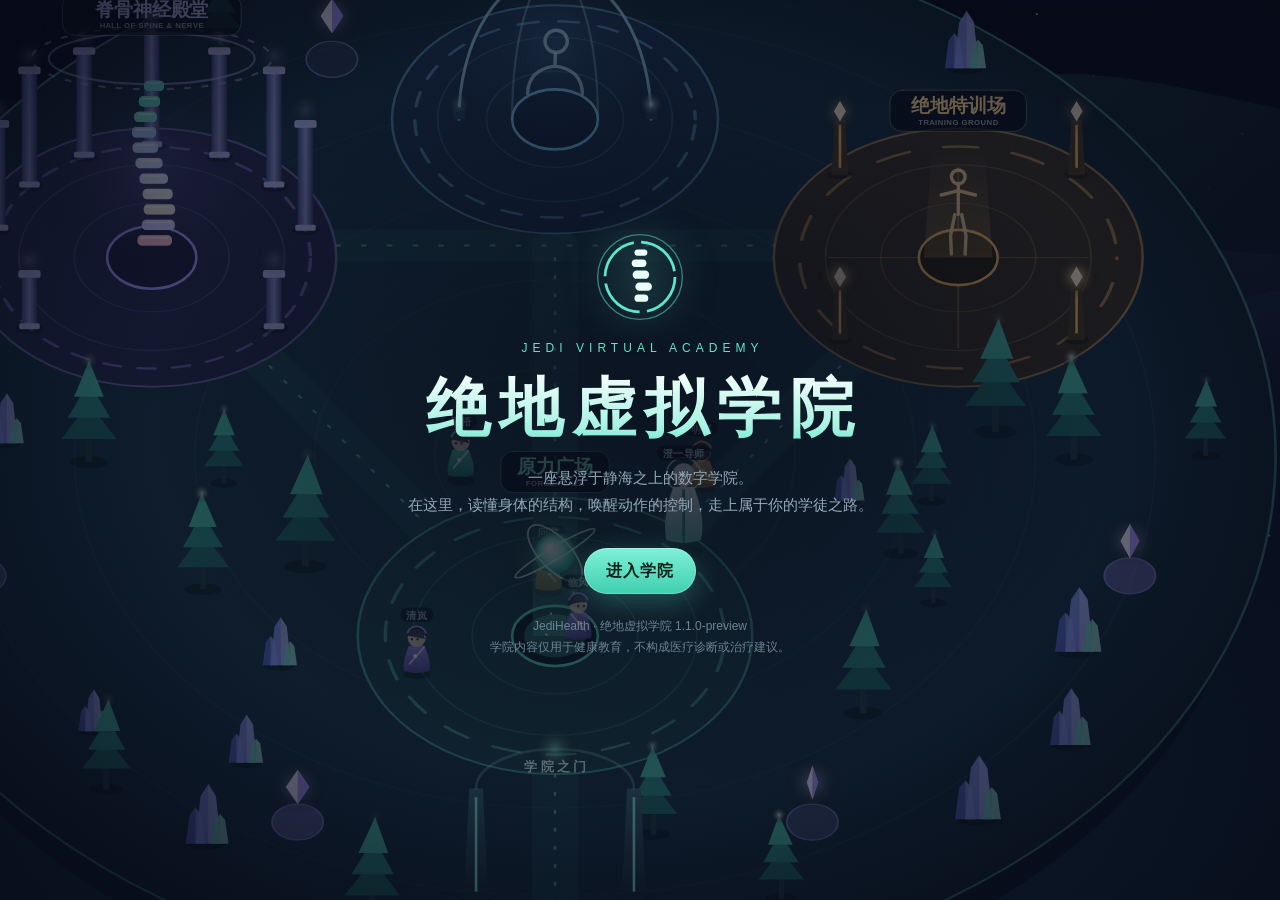
==== commit c885af4b: "1.1 预览：新增绝地运动康复馆与颈椎四个动作的动态演示 - 第四个区域、地图入口、指引；障碍物绕行修复 - 康复馆：知识库 / 剂量 / 动作数据分离，骨架解算 + 2D 渲染，播放器 - 下颌后缩" ====
--- a/index.html
+++ b/index.html
@@ -4,186 +4,26 @@
 <meta charset="utf-8">
 <meta name="viewport" content="width=device-width,initial-scale=1,maximum-scale=1,user-scalable=no,viewport-fit=cover">
 <meta name="apple-mobile-web-app-capable" content="yes">
+<meta name="apple-mobile-web-app-status-bar-style" content="black-translucent">
+<meta name="format-detection" content="telephone=no">
 <meta name="theme-color" content="#070b18">
-<title>绝地虚拟学院 1.0</title>
-<style>
-:root{
-  --bg:#070b18;--ink:#e9f2f5;--dim:#93a9b8;--jade:#5ee6c8;--amber:#ffc46b;--violet:#a99bff;--rose:#ff9db0;
-  --panel:rgba(11,20,36,.92);--line:rgba(120,225,210,.24);--soft:rgba(255,255,255,.06);
-  --serif:"Songti SC","STSong","Noto Serif SC","Source Han Serif SC","SimSun",serif;
-  --sans:-apple-system,BlinkMacSystemFont,"PingFang SC","Hiragino Sans GB","Microsoft YaHei","Noto Sans SC",sans-serif;
-  --st:env(safe-area-inset-top,0px);--sb:env(safe-area-inset-bottom,0px);--sl:env(safe-area-inset-left,0px);--sr:env(safe-area-inset-right,0px);
-}
-*{box-sizing:border-box;-webkit-tap-highlight-color:transparent}
-html,body{margin:0;height:100%;background:var(--bg);color:var(--ink);font-family:var(--sans);overflow:hidden;overscroll-behavior:none;-webkit-user-select:none;user-select:none;-webkit-text-size-adjust:100%}
-body{position:fixed;inset:0}
-button{font:inherit;color:inherit;cursor:pointer;border:0;background:none;padding:0}
-[hidden]{display:none!important}
-#world{position:absolute;inset:0;width:100%;height:100%;display:block;touch-action:none}
-
-/* ---------- 通用按钮 ---------- */
-.btn{display:inline-flex;align-items:center;justify-content:center;gap:8px;min-height:46px;padding:0 22px;border-radius:999px;font-weight:600;font-size:16px;letter-spacing:.06em;
-  background:linear-gradient(180deg,#7ff0d6,#3fcfb0);color:#062019;box-shadow:0 0 0 1px rgba(255,255,255,.25) inset,0 8px 28px rgba(94,230,200,.28);transition:transform .12s,filter .12s}
-.btn:active{transform:scale(.96);filter:brightness(1.1)}
-.btn.ghost{background:var(--soft);color:var(--ink);box-shadow:0 0 0 1px var(--line) inset}
-.btn.amber{background:linear-gradient(180deg,#ffd691,#f2a93f);color:#2a1a02;box-shadow:0 0 0 1px rgba(255,255,255,.3) inset,0 8px 28px rgba(255,196,107,.25)}
-.btn[disabled]{opacity:.4;pointer-events:none}
-.btn.sm{min-height:38px;padding:0 16px;font-size:14px}
-
-/* ---------- 标题页 / 选择学徒 ---------- */
-.screen{position:absolute;inset:0;display:flex;flex-direction:column;align-items:center;justify-content:flex-start;text-align:center;
-  padding:calc(24px + var(--st)) 22px calc(24px + var(--sb));background:radial-gradient(ellipse at 50% 45%,rgba(7,11,24,.82),rgba(7,11,24,.6) 55%,rgba(7,11,24,.88));overflow:auto;-webkit-overflow-scrolling:touch}
-.emblem{width:92px;height:92px;margin-bottom:18px;filter:drop-shadow(0 0 18px rgba(94,230,200,.55));animation:float 5s ease-in-out infinite}
-@keyframes float{50%{transform:translateY(-8px)}}
-.kicker{font-size:12px;letter-spacing:.42em;color:var(--jade);text-transform:uppercase;margin-bottom:10px;padding-left:.42em}
-h1.word{font-family:var(--serif);font-weight:700;font-size:clamp(36px,9vw,64px);letter-spacing:.14em;margin:0 0 12px;padding-left:.14em;
-  background:linear-gradient(180deg,#fff,#a9f3e3 70%,#5ee6c8);-webkit-background-clip:text;background-clip:text;color:transparent}
-.tag{max-width:34em;text-wrap:balance;color:var(--dim);line-height:1.8;font-size:15px;margin:0 0 30px}
-.fine{margin-top:22px;font-size:12px;color:#6d8394;line-height:1.7;max-width:34em}
-.screen::before,.screen::after{content:"";flex:1 0 0px}
-@media(max-width:560px){.paths{flex-direction:column;gap:9px}.path{max-width:none;flex:none;display:grid;grid-template-columns:64px 1fr;align-items:center;column-gap:12px;text-align:left;padding:8px 14px}.path canvas{width:60px;height:68px;grid-row:1/3;margin:0}.path b{align-self:end}.path span{align-self:start;margin:0}.path span br,.path span em{display:none}.path.on{transform:none}}
-#choose h2{font-family:var(--serif);font-size:26px;letter-spacing:.12em;margin:0 0 6px}
-#choose .sub{color:var(--dim);font-size:14px;margin:0 0 20px}
-.paths{display:flex;gap:12px;flex-wrap:wrap;justify-content:center;margin-bottom:18px;width:100%;max-width:640px}
-.path{flex:1 1 150px;max-width:200px;padding:16px 12px 14px;border-radius:18px;background:var(--panel);box-shadow:0 0 0 1px var(--line) inset;transition:transform .15s,box-shadow .15s;text-align:center}
-.path canvas{width:84px;height:96px;display:block;margin:0 auto 4px}
-.path b{display:block;font-family:var(--serif);font-size:20px;letter-spacing:.2em;padding-left:.2em}
-.path span{display:block;font-size:12.5px;color:var(--dim);line-height:1.6;margin-top:4px}
-.path em{font-style:normal;letter-spacing:.1em}
-.path.on{transform:translateY(-4px);box-shadow:0 0 0 2px var(--c) inset,0 12px 40px -10px var(--c)}
-.namebox{display:flex;align-items:center;gap:10px;margin-bottom:22px;padding:8px 8px 8px 20px;border-radius:999px;background:var(--panel);box-shadow:0 0 0 1px var(--line) inset}
-.namebox small{color:var(--dim);font-size:13px}
-.namebox b{font-family:var(--serif);font-size:22px;letter-spacing:.2em;min-width:3.4em}
-
-/* ---------- HUD ---------- */
-#hud{position:absolute;inset:0;pointer-events:none}
-#hud>*{pointer-events:auto}
-#me{position:absolute;left:calc(12px + var(--sl));top:calc(12px + var(--st));display:flex;align-items:center;gap:10px;padding:8px 14px 8px 8px;border-radius:999px;background:var(--panel);box-shadow:0 0 0 1px var(--line) inset;max-width:62vw}
-#me .dot{width:38px;height:38px;border-radius:50%;display:grid;place-items:center;font-family:var(--serif);font-weight:700;font-size:18px;color:#06131a;flex:none}
-#me .nm{font-weight:600;font-size:14px;white-space:nowrap}
-#me .rk{font-size:11.5px;color:var(--dim);white-space:nowrap}
-#me .bar{height:4px;width:112px;max-width:30vw;border-radius:4px;background:rgba(255,255,255,.12);margin-top:5px;overflow:hidden}
-#me .bar i{display:block;height:100%;width:0;background:linear-gradient(90deg,var(--jade),#c5fff1);border-radius:4px;transition:width .6s}
-#tools{position:absolute;right:calc(12px + var(--sr));top:calc(12px + var(--st));display:flex;gap:8px}
-.ico{width:46px;height:46px;border-radius:50%;background:var(--panel);box-shadow:0 0 0 1px var(--line) inset;display:grid;place-items:center;font-family:var(--serif);font-size:18px}
-.ico:active{transform:scale(.94)}
-#guide{position:absolute;left:50%;transform:translateX(-50%);top:calc(70px + var(--st));max-width:calc(100vw - 24px);padding:7px 16px;border-radius:999px;font-size:13px;color:#cfe9e3;background:rgba(11,20,36,.72);box-shadow:0 0 0 1px var(--line) inset;white-space:nowrap;overflow:hidden;text-overflow:ellipsis}
-#guide b{color:var(--jade);font-weight:600}
-#act{position:absolute;left:50%;bottom:calc(26px + var(--sb));transform:translateX(-50%);white-space:nowrap;animation:pop .25s}
-@keyframes pop{from{transform:translateX(-50%) scale(.8);opacity:0}}
-#hint{position:absolute;left:50%;bottom:calc(90px + var(--sb));transform:translateX(-50%);font-size:12.5px;color:var(--dim);background:rgba(11,20,36,.6);padding:6px 14px;border-radius:999px;white-space:nowrap;transition:opacity .6s}
-body.talk #hint,body.talk #guide{visibility:hidden}
-#toast{position:absolute;left:50%;top:calc(112px + var(--st));transform:translateX(-50%);display:flex;flex-direction:column;gap:6px;align-items:center;pointer-events:none}
-#toast div{padding:8px 18px;border-radius:999px;background:rgba(20,44,48,.94);box-shadow:0 0 0 1px rgba(94,230,200,.5) inset;font-size:14px;color:#d9fff6;animation:toast 2.8s forwards;white-space:nowrap}
-#toast div b{color:var(--amber)}
-@keyframes toast{0%{opacity:0;transform:translateY(8px)}10%,80%{opacity:1;transform:none}100%{opacity:0;transform:translateY(-10px)}}
-
-/* ---------- 导师对话 ---------- */
-#dlg{position:absolute;left:0;right:0;bottom:0;padding:0 12px calc(14px + var(--sb));display:flex;justify-content:center;background:linear-gradient(180deg,transparent,rgba(7,11,24,.7));cursor:pointer}
-#dlg .box{width:100%;max-width:680px;display:flex;gap:14px;align-items:flex-start;padding:16px 18px;border-radius:20px;background:var(--panel);box-shadow:0 0 0 1px var(--line) inset,0 20px 60px rgba(0,0,0,.5);animation:rise .3s}
-@keyframes rise{from{transform:translateY(20px);opacity:0}}
-.sage{flex:none;width:52px;height:52px;border-radius:50%;background:radial-gradient(circle at 50% 35%,#fff,#bff6ea 30%,#2c6d73 75%);box-shadow:0 0 0 2px rgba(94,230,200,.6),0 0 22px rgba(94,230,200,.5);display:grid;place-items:center;font-family:var(--serif);font-weight:700;color:#0a2a2c;font-size:20px}
-#dlg .who{font-size:12px;letter-spacing:.2em;color:var(--jade);margin-bottom:4px}
-#dlg .txt{font-size:16px;line-height:1.75;text-align:left}
-#dlg .more{font-size:12px;color:var(--dim);margin-top:6px;text-align:right}
-
-/* ---------- 面板 ---------- */
-#panel{position:absolute;inset:0;background:rgba(4,8,18,.66);display:flex;align-items:flex-end;justify-content:center;-webkit-backdrop-filter:blur(3px);backdrop-filter:blur(3px)}
-#panel .sheet{position:relative;width:100%;max-width:760px;max-height:calc(100% - 28px - var(--st));display:flex;flex-direction:column;border-radius:24px 24px 0 0;background:linear-gradient(180deg,#0f1c33,#0a1426);box-shadow:0 0 0 1px var(--line) inset,0 -20px 80px rgba(0,0,0,.6);animation:rise .3s}
-@media(min-width:780px){#panel{align-items:center}#panel .sheet{border-radius:24px;max-height:min(86vh,760px)}}
-#panel header{display:flex;align-items:center;gap:12px;padding:18px 20px 12px;flex:none}
-#panel header .zh{font-family:var(--serif);font-size:22px;font-weight:700;letter-spacing:.12em}
-#panel header .en{font-size:10.5px;letter-spacing:.3em;color:var(--dim);text-transform:uppercase;margin-top:2px}
-#panel header .x{margin-left:auto;width:40px;height:40px;border-radius:50%;background:var(--soft);font-size:20px;line-height:1;flex:none}
-#pbody{padding:4px 20px calc(22px + var(--sb));overflow:auto;-webkit-overflow-scrolling:touch;font-size:15px;line-height:1.75}
-#pbody p{margin:0 0 12px}
-.lead{color:#cfe1e8}
-.note{font-size:12.5px;color:var(--dim);line-height:1.7;border-left:2px solid var(--line);padding-left:10px;margin:14px 0 0}
-.cards{display:grid;grid-template-columns:repeat(auto-fit,minmax(170px,1fr));gap:10px;margin:14px 0}
-.card{padding:14px;border-radius:16px;background:var(--soft);box-shadow:0 0 0 1px rgba(255,255,255,.07) inset;text-align:left}
-.card h4{margin:0 0 4px;font-family:var(--serif);font-size:18px;letter-spacing:.1em;color:var(--c,var(--jade))}
-.card p{margin:0;font-size:13.5px;color:#c3d3db;line-height:1.65}
-button.card{display:block;width:100%;transition:transform .12s}
-button.card:active{transform:scale(.98)}
-.row{display:flex;gap:10px;flex-wrap:wrap;align-items:center;margin-top:16px}
-.tagok{font-size:12px;color:var(--jade);border:1px solid rgba(94,230,200,.4);padding:1px 8px;border-radius:99px;margin-left:6px;white-space:nowrap;font-family:var(--sans);letter-spacing:0}
-
-/* 脊柱探索 */
-.spinewrap{display:grid;grid-template-columns:150px 1fr;gap:14px;align-items:start}
-@media(max-width:480px){.spinewrap{grid-template-columns:118px 1fr;gap:10px}}
-#spine{width:100%;height:auto;display:block;background:radial-gradient(ellipse at 50% 40%,rgba(169,155,255,.12),transparent 70%);border-radius:14px}
-#spine g{cursor:pointer;transition:opacity .2s}
-#spine g.dimmed{opacity:.35}
-.regs{display:flex;flex-wrap:wrap;gap:6px;margin-bottom:10px}
-.regs button{padding:6px 12px;border-radius:99px;font-size:13.5px;background:var(--soft);box-shadow:0 0 0 1px rgba(255,255,255,.1) inset}
-.regs button.on{background:var(--c);color:#08131c;font-weight:600}
-.regs button.seen:not(.on){box-shadow:0 0 0 1px var(--c) inset}
-#rinfo h4{margin:0 0 6px;font-family:var(--serif);font-size:19px;letter-spacing:.08em}
-#rinfo ul{margin:0;padding-left:1.15em;font-size:14px;color:#cfdde4}
-#rinfo li{margin-bottom:5px}
-
-/* 问答 */
-.qhead{display:flex;justify-content:space-between;font-size:12.5px;color:var(--dim);margin-bottom:8px}
-.pips{display:flex;gap:5px}.pips i{width:22px;height:4px;border-radius:4px;background:rgba(255,255,255,.14)}.pips i.ok{background:var(--jade)}.pips i.no{background:var(--rose)}.pips i.cur{background:#fff}
-.q{font-size:18px;font-weight:600;line-height:1.55;margin:0 0 14px}
-.opts{display:grid;gap:9px}
-.opts.two{grid-template-columns:1fr 1fr}
-.opt{padding:13px 16px;border-radius:14px;background:var(--soft);box-shadow:0 0 0 1px rgba(255,255,255,.1) inset;text-align:left;font-size:15.5px;line-height:1.5;transition:transform .1s}
-.opts.two .opt{text-align:center;font-weight:600;font-size:17px;padding:16px 8px}
-.opt:active{transform:scale(.98)}
-.opt.ok{background:rgba(94,230,200,.18);box-shadow:0 0 0 2px var(--jade) inset}
-.opt.no{background:rgba(255,157,176,.14);box-shadow:0 0 0 2px var(--rose) inset}
-.opts.locked .opt{pointer-events:none}
-.exp{margin-top:12px;padding:12px 14px;border-radius:14px;background:rgba(94,230,200,.08);font-size:14px;line-height:1.7;animation:rise .25s}
-.exp b{color:var(--jade)}.exp.bad b{color:var(--rose)}
-.jwrap{display:grid;grid-template-columns:120px 1fr;gap:14px;align-items:center}
-#fig{width:100%;height:auto}
-
-/* 结果 */
-.result{text-align:center;padding:8px 0 0}
-.ring{width:128px;height:128px;margin:4px auto 12px;border-radius:50%;display:grid;place-items:center;background:conic-gradient(var(--c) calc(var(--p)*1%),rgba(255,255,255,.1) 0);position:relative}
-.ring::before{content:"";position:absolute;inset:9px;border-radius:50%;background:#0c172b}
-.ring b{position:relative;font-family:var(--serif);font-size:34px}
-.result h3{font-family:var(--serif);font-size:24px;letter-spacing:.1em;margin:0 0 6px}
-.gain{display:inline-block;margin:6px 0 12px;padding:5px 16px;border-radius:99px;background:rgba(255,196,107,.14);color:var(--amber);font-weight:600;font-size:14px}
-.tip{text-align:left;padding:13px 15px;border-radius:14px;background:var(--soft);font-size:14px;line-height:1.75;color:#d2e1e8}
-.tip b{color:var(--jade)}
-.result .row{justify-content:center}
-
-/* 呼吸 & 平衡 */
-.stage{display:grid;place-items:center;margin:8px 0}
-#breath{width:220px;height:220px;border-radius:50%;display:grid;place-items:center;position:relative;touch-action:none;cursor:pointer;background:radial-gradient(circle,rgba(94,230,200,.08),transparent 70%);box-shadow:0 0 0 1px var(--line) inset}
-#breath i{position:absolute;width:70px;height:70px;border-radius:50%;background:radial-gradient(circle at 40% 35%,#eafffa,#5ee6c8 55%,#1d8f7c);box-shadow:0 0 40px rgba(94,230,200,.6);transform:scale(var(--s,1));transition:transform .12s linear}
-#breath span{position:relative;font-family:var(--serif);font-size:18px;letter-spacing:.2em;color:#06221c;font-weight:700;pointer-events:none}
-#bal{width:min(280px,72vw);height:min(280px,72vw);touch-action:none;border-radius:50%;cursor:crosshair}
-.meter{display:flex;justify-content:space-between;font-size:13px;color:var(--dim);max-width:300px;margin:0 auto}
-.meter b{color:var(--ink);font-variant-numeric:tabular-nums}
-
-/* 导师问答 */
-.chips{display:flex;flex-wrap:wrap;gap:7px;margin:10px 0 12px}
-.chips button{padding:7px 13px;border-radius:99px;background:var(--soft);box-shadow:0 0 0 1px rgba(255,255,255,.1) inset;font-size:13.5px;text-align:left}
-.chips button:active{background:rgba(94,230,200,.2)}
-#ans{display:flex;gap:12px;padding:14px;border-radius:16px;background:rgba(94,230,200,.07);box-shadow:0 0 0 1px var(--line) inset;min-height:84px;text-align:left}
-#ans .sage{width:40px;height:40px;font-size:16px}
-#ans .a{font-size:14.5px;line-height:1.75;-webkit-user-select:text;user-select:text}
-#ans .qq{font-size:12.5px;color:var(--jade);margin-bottom:3px}
-.ask{display:flex;gap:8px;margin-top:12px}
-.ask input{flex:1;min-width:0;height:46px;border-radius:99px;border:0;outline:0;padding:0 18px;font-size:16px;font-family:inherit;color:var(--ink);background:rgba(255,255,255,.08);box-shadow:0 0 0 1px rgba(255,255,255,.14) inset;-webkit-user-select:text;user-select:text}
-.ask input:focus{box-shadow:0 0 0 2px var(--jade) inset}
-
-/* 地图 */
-.zone{display:flex;align-items:center;gap:12px;padding:12px 14px;border-radius:16px;background:var(--soft);margin-bottom:9px;text-align:left}
-.zone .g{width:42px;height:42px;border-radius:12px;display:grid;place-items:center;font-family:var(--serif);font-size:20px;font-weight:700;color:#07131c;background:var(--c);flex:none}
-.zone .t{flex:1;min-width:0}.zone .t b{display:block;font-size:15.5px}.zone .t span{font-size:12.5px;color:var(--dim)}
-
-/* 晋阶 */
-#rank{position:absolute;inset:0;display:grid;place-items:center;pointer-events:none;background:radial-gradient(circle,rgba(94,230,200,.22),transparent 60%);animation:rk 3s forwards}
-#rank div{text-align:center}
-#rank small{display:block;letter-spacing:.5em;color:var(--jade);font-size:13px;padding-left:.5em}
-#rank b{display:block;font-family:var(--serif);font-size:clamp(40px,11vw,72px);letter-spacing:.2em;padding-left:.2em;text-shadow:0 0 40px rgba(94,230,200,.8)}
-@keyframes rk{0%{opacity:0;transform:scale(.8)}15%,75%{opacity:1;transform:none}100%{opacity:0;transform:scale(1.1)}}
-@media(prefers-reduced-motion:reduce){*{animation-duration:.01s!important}}
-</style>
+<title>绝地虚拟学院｜Jedi Virtual Academy</title>
+<meta name="description" content="一座悬浮于静海之上的数字学院。以学徒身份探索原力广场、脊骨神经殿堂与绝地特训场。">
+<meta property="og:title" content="绝地虚拟学院｜Jedi Virtual Academy">
+<meta property="og:description" content="以学徒身份走进数字学院：认识脊柱，体验动作控制，向澄一导师请教。">
+<meta property="og:type" content="website">
+<link rel="icon" href="data:image/svg+xml,%3Csvg xmlns='http://www.w3.org/2000/svg' viewBox='0 0 100 100'%3E%3Ccircle cx='50' cy='50' r='46' fill='%23070b18'/%3E%3Ccircle cx='50' cy='50' r='38' fill='none' stroke='%235ee6c8' stroke-width='5'/%3E%3Cg fill='%23eafffa'%3E%3Crect x='42' y='24' width='16' height='9' rx='4'/%3E%3Crect x='40' y='38' width='19' height='10' rx='5'/%3E%3Crect x='42' y='53' width='20' height='10' rx='5'/%3E%3Crect x='43' y='68' width='16' height='9' rx='4'/%3E%3C/g%3E%3C/svg%3E">
+<script>
+/* 兜底：脚本在当前浏览器里出错时，给出可操作的提示（先于其他脚本注册） */
+(function(){var shown=false,wx=/MicroMessenger/i.test(navigator.userAgent);
+function show(msg){if(shown)return;shown=true;var d=document.createElement('div');d.id='oops';
+d.innerHTML='<div><h3>学院之门暂时没有打开</h3>页面在当前浏览器中运行出错。<br>'+(wx?'请点右上角 <b>···</b>，选择「在 Safari / 浏览器中打开」。':'请刷新页面，或换用 Safari / Chrome 打开。')+'<small></small><p><button onclick="location.reload()" style="margin-top:14px;padding:10px 22px;border-radius:99px;border:1px solid #5ee6c8;background:none;color:#e9f2f5;font-size:15px">刷新重试</button></p></div>';
+d.querySelector('small').textContent=msg;(document.body||document.documentElement).appendChild(d)}
+window.addEventListener('error',function(e){if(e&&e.message&&!/Script error/i.test(e.message))show(e.message+' @'+(e.lineno||0))});
+window.addEventListener('load',function(){if(typeof VERSION==='undefined'||typeof interact!=='function')show('脚本未能加载')});})();
+</script>
+<link rel="stylesheet" href="assets/style.css?v=1.1.0p1">
+<link rel="stylesheet" href="assets/rehab/rehab.css?v=1.1.0p1">
 </head>
 <body>
 <canvas id="world"></canvas>
@@ -225,678 +65,14 @@
 <div id="dlg" hidden><div class="box"><div class="sage">澄</div><div style="flex:1"><div class="who">澄一导师</div><div class="txt" id="dtxt"></div><div class="more">轻触继续 ▸</div></div></div></div>
 
 <div id="panel" hidden><div class="sheet"><header><div><div class="zh" id="pzh"></div><div class="en" id="pen"></div></div><button class="x" id="px" aria-label="关闭">×</button></header><div id="pbody"></div></div></div>
-
-<script>
-'use strict';
-/* =====================================================================
-   绝地虚拟学院 1.0 — 单文件原型（无外部依赖）
-   结构：数据 → 状态 → 世界渲染 → 输入与移动 → 界面与各区域活动
-   ===================================================================== */
-const $=s=>document.querySelector(s);
-const clamp=(v,a,b)=>Math.max(a,Math.min(b,v));
-const lerp=(a,b,t)=>a+(b-a)*t;
-const TAU=Math.PI*2;
-
-/* ---------------------------- 数据 ---------------------------- */
-const PATHS=[
- {k:'知',en:'Insight',c:'#a99bff',d:'#5a4fb3',desc:'从结构入手：骨骼、关节与神经如何构成身体。'},
- {k:'行',en:'Motion', c:'#ffc46b',d:'#b0752a',desc:'从动作入手：身体如何控制、协调与发力。'},
- {k:'衡',en:'Balance',c:'#5ee6c8',d:'#1f8c79',desc:'从整合入手：让结构与动作回到平衡。'}
-];
-const NAMES=['清岚','行川','定松','明溪','若谷','听雪','望岳','知微','云起','静澜','怀石','临风','守拙','见山','问渠','抱朴','观潮','栖梧','照野','归舟'];
-const RANKS=[{n:'见习学徒',xp:0},{n:'初阶学徒',xp:60},{n:'进阶学徒',xp:140},{n:'学院行者',xp:230}];
-const K=.7;                                   // 俯视压缩比（伪 3/4 视角）
-const ISLE={x:900,y:950,rx:840,ry:880};
-const ZONES={
- plaza:{x:900,y:1250,r:230,zh:'原力广场',en:'FORCE PLAZA',c:'#5ee6c8'},
- hall :{x:430,y:620, r:215,zh:'脊骨神经殿堂',en:'HALL OF SPINE & NERVE',c:'#a99bff'},
- train:{x:1370,y:620,r:215,zh:'绝地特训场',en:'TRAINING GROUND',c:'#ffc46b'}
-};
-const HS=[
- {id:'core',  x:900, y:1250,r:125,h:218,label:'原力之井',act:'走近原力之井'},
- {id:'mentor',x:1050,y:1110,r:95, h:110,label:'澄一导师',act:'向导师请教'},
- {id:'spine', x:430, y:620, r:125,h:308,label:'脊柱光柱',act:'进入殿堂修习'},
- {id:'train', x:1370,y:620, r:125,h:198,label:'特训台',act:'开始特训'}
-];
-const SHARDS=[
- {x:900,y:330, t:'脊柱不是一根直柱。颈、胸、腰、骶四个生理弯曲像弹簧一样，帮助分散行走和跳跃时的负荷。'},
- {x:230,y:1150,t:'成人脊髓通常只延伸到第1–2腰椎附近，再往下是一束神经根，形似马尾，因此被称为“马尾神经”。'},
- {x:1570,y:1150,t:'本体感觉是身体的“第六感”：肌肉、肌腱和关节里的感受器不断告诉大脑，身体此刻在哪里、怎样在动。'},
- {x:600,y:1560,t:'椎间盘没有直接的血液供应，主要靠日常活动中压力的变化来交换养分——适度活动对脊柱是有益的。'},
- {x:1200,y:1560,t:'平衡依靠三套系统协作：视觉、前庭（内耳）和本体感觉。闭上眼单脚站立会难得多，正是这个原因。'}
-];
-SHARDS.forEach((s,i)=>HS.push({id:'shard'+i,x:s.x,y:s.y,r:70,h:80,label:'知识晶石',act:'拾取知识晶石',shard:i}));
-const PATHLINES=[[[900,1760],[900,1480]],[[760,1080],[560,790]],[[1040,1080],[1240,790]],[[640,600],[1160,600]],[[900,1020],[900,420]]];
-
-const REGIONS=[
- {id:'c',zh:'颈椎',code:'C1–C7',n:7,c:'#5ee6c8',pts:['共 7 块，是脊柱活动度最大的节段，支撑并转动头部。','第 1 颈椎叫寰椎，第 2 颈椎叫枢椎，头部的大部分旋转发生在两者之间。','从侧面看，颈段呈向前凸的生理弯曲（颈前凸）。']},
- {id:'t',zh:'胸椎',code:'T1–T12',n:12,c:'#7fb8ff',pts:['共 12 块，分别与 12 对肋骨相连，共同构成胸廓，保护心与肺。','从侧面看呈向后凸的生理弯曲（胸后凸）。','胸椎的旋转与伸展，对肩部动作和呼吸都很重要。']},
- {id:'l',zh:'腰椎',code:'L1–L5',n:5,c:'#ffc46b',pts:['共 5 块，椎体最粗大，承担的体重负荷最多。','从侧面看呈向前凸的生理弯曲（腰前凸）。','腰椎以屈伸为主，旋转幅度很小，更需要可控的稳定。']},
- {id:'s',zh:'骶骨',code:'S1–S5',n:1,c:'#a99bff',pts:['由 5 块骶椎在成年后融合为一块三角形的骨。','与两侧髂骨构成骶髂关节，把躯干的负荷传向骨盆和下肢。']},
- {id:'x',zh:'尾骨',code:'Co',n:1,c:'#ff9db0',pts:['通常由 3–5 块（多为 4 块）小椎骨融合而成。','是部分盆底肌肉与韧带的附着点。']}
-];
-const QUIZ=[
- {q:'成年人的颈椎一共有几块？',o:['5 块','7 块','12 块','8 块'],a:1,e:'颈椎 7 块（C1–C7）。容易混淆的是颈神经有 8 对，但椎骨只有 7 块。'},
- {q:'哪一段椎骨与肋骨相连，共同构成胸廓？',o:['颈椎','腰椎','胸椎','骶骨'],a:2,e:'12 块胸椎分别与 12 对肋骨相连，形成保护心肺的胸廓。'},
- {q:'脊柱中椎体最粗大、承重最多的是哪一段？',o:['颈椎','胸椎','腰椎','尾骨'],a:2,e:'越往下承受的体重越多，因此腰椎的椎体最粗大。'},
- {q:'人体共有多少对脊神经？',o:['12 对','24 对','31 对','33 对'],a:2,e:'31 对：颈 8、胸 12、腰 5、骶 5、尾 1。它们从椎骨之间的椎间孔穿出。'},
- {q:'椎间盘中央富含水分的胶状部分叫什么？',o:['纤维环','髓核','椎弓','棘突'],a:1,e:'椎间盘由外层的纤维环和中央的髓核组成，起到缓冲和分散压力的作用。'},
- {q:'从侧面看，健康的颈椎和腰椎呈什么方向的弯曲？',o:['都向前凸','都向后凸','颈向前、腰向后','完全笔直'],a:0,e:'颈椎、腰椎向前凸；胸椎、骶骨向后凸。四个弯曲共同构成侧面的“S”形。'},
- {q:'下面哪一项对脊骨神经医学（Chiropractic）的描述更准确？',o:['以外科手术为主要手段','只处理肌肉酸痛','关注神经肌肉骨骼系统（尤其脊柱）功能的健康专业，以手法等非药物、非手术方式为主','可以替代所有其他医疗'],a:2,e:'它是一门关注神经肌肉骨骼系统的健康专业；并不替代其他医疗，遇到危险信号时需要及时转诊。'}
-];
-const JOINTS=[
- {zh:'踝关节',a:0,p:[[76,270],[124,270]],e:'踝的背屈活动不足时，下蹲、行走、跑跳常常由膝或足去代偿。'},
- {zh:'膝关节',a:1,p:[[78,212],[122,212]],e:'膝以屈伸为主，夹在髋和踝之间，更需要良好的对线与稳定控制。'},
- {zh:'髋关节',a:0,p:[[84,154],[116,154]],e:'髋是球窝关节，可在多个平面活动；髋活动不足时，腰椎常被迫多动来代偿。'},
- {zh:'腰椎',a:1,p:[[100,128]],e:'腰椎旋转幅度很小，更需要在动作中保持可控的稳定，并在上下肢之间传递力量。'},
- {zh:'胸椎',a:0,p:[[100,90]],e:'胸椎的伸展与旋转，为肩部上举、转身和呼吸提供空间。'},
- {zh:'肩胛（肩胛胸壁）',a:1,p:[[72,68],[128,68]],e:'肩胛在胸廓上的稳定控制，是肩关节做大范围活动的“基座”。'}
-];
-const QA=[
- {q:'绝地虚拟学院是什么？',k:['学院','虚拟','这里','是什么地方','介绍'],a:'这是 JediHealth 的线上数字学院。你以学徒身份在学院中行走、探索、完成修习——把专业知识变成可以亲身经历的旅程，而不是一页页课件。'},
- {q:'学院里的“原力”指什么？',k:['原力','力量','能量'],a:'在学院里，“原力”不是超能力，而是身体自我调节与适应的潜能：结构决定功能，神经驱动动作，训练重塑能力。理解它、训练它，就是学徒的修行。'},
- {q:'什么是脊骨神经医学？',k:['脊骨神经','chiropractic','整脊','脊医','正骨'],a:'脊骨神经医学（Chiropractic）是一门关注神经肌肉骨骼系统——尤其是脊柱——功能的健康专业，以手法等非药物、非手术的方式为主。各国家和地区对它的教育标准与执业范围规定不同。'},
- {q:'JKS 绝地肌动系统是什么？',k:['jks','肌动','绝地肌动'],a:'JKS（绝地肌动系统）是 JediHealth 的专业教育体系，融合脊骨神经医学、功能解剖与运动康复。它的正式课程内容将由学院导师团队在后续阶段陆续开放——当前原型里是基础通识部分。'},
- {q:'脊柱一共有多少块椎骨？',k:['多少块','几块','椎骨','33','24','脊柱'],a:'通常说 33 块：颈椎 7、胸椎 12、腰椎 5，加上融合成骶骨的 5 块骶椎和融合成尾骨的约 4 块尾椎。其中可以独立活动的是前面的 24 块。'},
- {q:'脊柱为什么是弯的？',k:['弯','曲度','s形','生理弯曲','前凸','后凸'],a:'从侧面看，颈、腰向前凸，胸、骶向后凸。这些生理弯曲让脊柱像弹簧一样分散负荷，也让头部能稳稳地落在骨盆上方。弯曲是正常的结构，不是毛病。'},
- {q:'椎间盘是做什么的？',k:['椎间盘','髓核','纤维环','突出'],a:'椎间盘位于相邻椎体之间，由外层的纤维环和中央的髓核组成，负责缓冲压力、允许椎体之间的小幅活动。它主要靠活动时的压力变化来交换养分。'},
- {q:'脊神经有多少对？',k:['脊神经','神经','31'],a:'31 对：颈 8 对、胸 12 对、腰 5 对、骶 5 对、尾 1 对。它们从椎间孔穿出，把大脑和脊髓的指令送往全身，也把身体的感觉带回来。'},
- {q:'什么是运动控制？',k:['运动控制','动作控制','控制','协调'],a:'运动控制是神经系统组织肌肉与关节、完成有目的动作的过程。它依赖感觉输入（视觉、前庭、本体感觉）和不断的反馈修正。所以练动作，其实也是在练神经系统。'},
- {q:'灵活性和稳定性有什么区别？',k:['灵活','稳定','活动度','joint'],a:'灵活性是关节在需要的范围内自如活动的能力；稳定性是在活动中控制位置、抵抗多余晃动的能力。两者并不对立——好的动作，是在该动的地方动，在该稳的地方稳。'},
- {q:'什么是核心稳定？',k:['核心','腹','躯干'],a:'核心稳定指躯干在四肢运动时保持可控的能力，涉及膈肌、腹部深层肌群、背部肌群和盆底的协同，并不等于“练出腹肌”。平稳的呼吸是它的起点。'},
- {q:'我身体有疼痛，该怎么办？',k:['疼','痛','麻','受伤','不舒服','治疗','诊断'],a:'学院的内容只用于健康教育，不能代替面诊。若疼痛持续或加重、伴有麻木无力、外伤后出现疼痛，或大小便控制出现异常，请尽快到正规医疗机构就诊。'}
-];
-
-/* ---------------------------- 状态 ---------------------------- */
-const DEF={v:1,started:false,name:'',path:2,xp:0,intro:false,met:false,breath:false,regions:[],quiz:-1,joint:-1,balance:-1,shards:[],grad:false};
-let S=Object.assign({},DEF);
-try{const r=JSON.parse(localStorage.getItem('jva_v1')||'null');if(r&&r.v===1)S=Object.assign({},DEF,r)}catch(e){}
-const save=()=>{try{localStorage.setItem('jva_v1',JSON.stringify(S))}catch(e){}};
-const rankOf=xp=>{let i=0;RANKS.forEach((r,j)=>{if(xp>=r.xp)i=j});return i};
-const hallOK=()=>S.quiz>=3, trainOK=()=>S.joint>=4||S.balance>=50;
-
-let mode='title';
-const P={x:900,y:1745,tx:null,ty:null,face:1,moving:false};
-const cam={x:900,y:950};
-let pending=null,near=null,ripple=null,T=0;
-const keys={};
-
-/* 伪随机（固定种子，保证每次场景一致） */
-let seed=7;const rnd=()=>(seed=(seed*16807)%2147483647)/2147483647;
-const DECO=[];
-(function(){let n=0,guard=0;while(n<30&&guard++<900){const a=rnd()*TAU,d=.35+rnd()*.6,x=ISLE.x+Math.cos(a)*ISLE.rx*d,y=ISLE.y+Math.sin(a)*ISLE.ry*d;
-  let ok=true;for(const z of Object.values(ZONES))if(Math.hypot(x-z.x,y-z.y)<z.r+70)ok=false;
-  for(const s of SHARDS)if(Math.hypot(x-s.x,y-s.y)<90)ok=false;
-  for(const [a1,b1] of PATHLINES)if(segDist(x,y,a1,b1)<70)ok=false;
-  for(const o of DECO)if(Math.hypot(x-o.x,y-o.y)<90)ok=false;
-  if(ok){DECO.push({x,y,type:rnd()<.6?0:1,s:.8+rnd()*.6,ph:rnd()*TAU});n++}}})();
-function segDist(px,py,a,b){const dx=b[0]-a[0],dy=b[1]-a[1];const t=clamp(((px-a[0])*dx+(py-a[1])*dy)/(dx*dx+dy*dy),0,1);return Math.hypot(px-a[0]-dx*t,py-a[1]-dy*t)}
-const STARS=Array.from({length:110},()=>({x:rnd(),y:rnd()*.9,s:.5+rnd()*1.4,p:rnd()*TAU}));
-const NPCS=Array.from({length:5},(_,i)=>({x:700+rnd()*400,y:1000+rnd()*400,tx:null,ty:null,wait:rnd()*4,path:i%3,name:NAMES[(i*3+11)%NAMES.length],face:1,moving:false,ph:rnd()*9}));
-const OBST=[{x:900,y:1250,r:52},{x:430,y:620,r:50},{x:1370,y:620,r:44},{x:1050,y:1110,r:30}];
-
-/* ---------------------------- 画布 ---------------------------- */
-const cv=$('#world'),G0=cv.getContext('2d');let g=G0;
-let vw=0,vh=0,dpr=1,Z=1;
-function resize(){dpr=Math.min(window.devicePixelRatio||1,2.5);vw=window.innerWidth;vh=window.innerHeight;cv.width=Math.round(vw*dpr);cv.height=Math.round(vh*dpr);}
-window.addEventListener('resize',resize);window.addEventListener('orientationchange',()=>setTimeout(resize,250));resize();
-const zoom=()=>clamp(Math.max(vw,vh)/1100,.62,1.1)*(mode==='play'?1:.78);
-const w2s=(x,y)=>[(x-cam.x)*Z+vw/2,(y-cam.y)*K*Z+vh/2];
-const s2w=(x,y)=>[(x-vw/2)/Z+cam.x,(y-vh/2)/(K*Z)+cam.y];
-const ground=()=>g.setTransform(dpr*Z,0,0,dpr*Z*K,dpr*(vw/2-cam.x*Z),dpr*(vh/2-cam.y*K*Z));
-const upright=(x,y)=>{const [sx,sy]=w2s(x,y);g.setTransform(dpr*Z,0,0,dpr*Z,dpr*sx,dpr*sy)};
-const screen=()=>g.setTransform(dpr,0,0,dpr,0,0);
-function ell(x,y,rx,ry){g.beginPath();g.ellipse(x,y,rx,ry,0,0,TAU)}
-function rr(x,y,w,h,r){g.beginPath();g.moveTo(x+r,y);g.arcTo(x+w,y,x+w,y+h,r);g.arcTo(x+w,y+h,x,y+h,r);g.arcTo(x,y+h,x,y,r);g.arcTo(x,y,x+w,y,r);g.closePath()}
-function glow(x,y,r,c,a){const gr=g.createRadialGradient(x,y,0,x,y,r);gr.addColorStop(0,c);gr.addColorStop(1,'rgba(0,0,0,0)');g.globalAlpha=a;g.fillStyle=gr;g.beginPath();g.arc(x,y,r,0,TAU);g.fill();g.globalAlpha=1}
-
-function drawSky(){
-  screen();
-  const gr=g.createLinearGradient(0,0,0,vh);gr.addColorStop(0,'#050817');gr.addColorStop(.55,'#0b1730');gr.addColorStop(1,'#113142');
-  g.fillStyle=gr;g.fillRect(0,0,vw,vh);
-  for(let i=0;i<3;i++){ // 极光
-    g.beginPath();const base=vh*(.16+i*.09)-cam.y*.02;g.moveTo(0,vh*.6);
-    for(let x=0;x<=vw+40;x+=40)g.lineTo(x,base+Math.sin(x*.004+T*.12+i*2)*38+Math.sin(x*.011-T*.2+i)*14);
-    g.lineTo(vw,vh*.6);g.closePath();
-    const a=g.createLinearGradient(0,base-50,0,vh*.6);a.addColorStop(0,['rgba(94,230,200,.16)','rgba(169,155,255,.13)','rgba(127,184,255,.10)'][i]);a.addColorStop(1,'rgba(0,0,0,0)');
-    g.fillStyle=a;g.fill();
-  }
-  g.fillStyle='#fff';
-  for(const s of STARS){const x=((s.x*vw-cam.x*.03)%vw+vw)%vw,y=s.y*vh*.8;g.globalAlpha=.35+.45*Math.sin(T*1.3+s.p);g.fillRect(x,y,s.s,s.s)}
-  g.globalAlpha=1;
-}
-
-function drawGround(){
-  ground();
-  // 岛体厚度
-  g.fillStyle='#050c16';ell(ISLE.x,ISLE.y+150,ISLE.rx*.9,ISLE.ry*.9);g.fill();
-  g.fillStyle='#0a1826';ell(ISLE.x,ISLE.y+78,ISLE.rx*.97,ISLE.ry*.97);g.fill();
-  const gr=g.createRadialGradient(ISLE.x,ISLE.y,80,ISLE.x,ISLE.y,ISLE.ry);gr.addColorStop(0,'#1e4050');gr.addColorStop(.7,'#173245');gr.addColorStop(1,'#10232f');
-  g.fillStyle=gr;ell(ISLE.x,ISLE.y,ISLE.rx,ISLE.ry);g.fill();
-  g.strokeStyle='rgba(120,235,215,.5)';g.lineWidth=3;g.stroke();
-  g.strokeStyle='rgba(120,235,215,.07)';g.lineWidth=2;
-  for(let i=1;i<6;i++){ell(ISLE.x,ISLE.y,ISLE.rx*i/6,ISLE.ry*i/6);g.stroke()}
-  // 光之路径
-  g.lineCap='round';
-  for(const [a,b] of PATHLINES){
-    g.strokeStyle='rgba(94,230,200,.08)';g.lineWidth=54;g.beginPath();g.moveTo(a[0],a[1]);g.lineTo(b[0],b[1]);g.stroke();
-    g.strokeStyle='rgba(160,255,235,.5)';g.lineWidth=3;g.setLineDash([4,26]);g.lineDashOffset=-T*24;g.beginPath();g.moveTo(a[0],a[1]);g.lineTo(b[0],b[1]);g.stroke();g.setLineDash([]);
-  }
-  // 三大区域地台
-  const floor=(z,fill,n)=>{
-    g.fillStyle=fill;ell(z.x,z.y,z.r,z.r);g.fill();
-    g.strokeStyle=z.c;g.globalAlpha=.55;g.lineWidth=3;g.stroke();
-    g.globalAlpha=.22;g.lineWidth=2;ell(z.x,z.y,z.r*.72,z.r*.72);g.stroke();ell(z.x,z.y,z.r*.42,z.r*.42);g.stroke();
-    g.globalAlpha=.5;g.lineWidth=4;g.setLineDash([z.r*.72*TAU/n*.5,z.r*.72*TAU/n*.5]);g.lineDashOffset=T*14;ell(z.x,z.y,z.r*.86,z.r*.86);g.stroke();g.setLineDash([]);g.globalAlpha=1;
-  };
-  floor(ZONES.plaza,'#1d4450',16);floor(ZONES.hall,'#262b52',24);floor(ZONES.train,'#3a3327',12);
-  // 特训场地标线
-  const t=ZONES.train;g.strokeStyle='rgba(255,196,107,.3)';g.lineWidth=2;
-  g.beginPath();g.moveTo(t.x-t.r*.7,t.y);g.lineTo(t.x+t.r*.7,t.y);g.moveTo(t.x,t.y-t.r*.7);g.lineTo(t.x,t.y+t.r*.7);g.stroke();
-  // 晶石底座
-  SHARDS.forEach((s,i)=>{const got=S.shards.includes(i);g.strokeStyle=got?'rgba(255,255,255,.15)':'rgba(169,155,255,.6)';g.lineWidth=2;ell(s.x,s.y,30,30);g.stroke();
-    if(!got){g.globalAlpha=.25+.2*Math.sin(T*2+i);g.fillStyle='#a99bff';ell(s.x,s.y,30,30);g.fill();g.globalAlpha=1}});
-  // 点击涟漪
-  if(ripple){const k=(T-ripple.t)/.6;if(k>1)ripple=null;else{g.strokeStyle='rgba(200,255,245,'+(1-k)+')';g.lineWidth=3;ell(ripple.x,ripple.y,10+k*34,10+k*34);g.stroke()}}
-  // 交互范围提示
-  if(near&&mode==='play'){g.strokeStyle='rgba(255,255,255,.35)';g.lineWidth=2;g.setLineDash([10,10]);g.lineDashOffset=-T*30;ell(near.x,near.y,near.r*.62,near.r*.62);g.stroke();g.setLineDash([])}
-}
-
-/* ---- 立体物件（原点在脚底） ---- */
-const SERIF='"Songti SC","STSong","Noto Serif SC",serif';
-function zlabel(zh,en,y,c){g.textAlign='center';g.font='700 22px '+SERIF;const w=Math.max(g.measureText(zh).width,en.length*8.2)+36;
-  g.fillStyle='rgba(5,10,22,.72)';rr(-w/2,y-25,w,48,14);g.fill();g.strokeStyle=c;g.globalAlpha=.4;g.lineWidth=1;g.stroke();g.globalAlpha=1;
-  g.fillStyle=c;g.fillText(zh,0,y);g.font='600 9px -apple-system,"PingFang SC",sans-serif';g.fillStyle='rgba(255,255,255,.62)';g.fillText(en.split('').join(' '),0,y+15)}
-function nameTag(t,y,c,a){g.textAlign='center';g.font='600 12px -apple-system,"PingFang SC",sans-serif';const w=g.measureText(t).width+14;g.globalAlpha=a*.7;g.fillStyle='#050a16';rr(-w/2,y-12,w,17,8);g.fill();g.globalAlpha=a;g.fillStyle=c;g.fillText(t,0,y+1);g.globalAlpha=1}
-
-function drawChar(col,dark,moving,face,ph,scale,alpha){
-  g.save();g.scale(scale,scale);g.globalAlpha=alpha;
-  g.fillStyle='rgba(0,0,0,.35)';ell(0,0,17,6);g.fill();
-  const bob=moving?Math.abs(Math.sin(ph*9))*-4:Math.sin(ph*2)*-1;
-  if(moving){const s=Math.sin(ph*9)*6;g.fillStyle='#1a2233';ell(-6+s,-2,5,3);g.fill();ell(6-s,-2,5,3);g.fill()}
-  g.translate(0,bob);
-  const gr=g.createLinearGradient(0,-38,0,-2);gr.addColorStop(0,col);gr.addColorStop(1,dark);
-  g.fillStyle=gr;g.beginPath();g.moveTo(-10,-36);g.quadraticCurveTo(-19,-14,-16,-4);g.quadraticCurveTo(0,1,16,-4);g.quadraticCurveTo(19,-14,10,-36);g.closePath();g.fill();
-  g.strokeStyle='rgba(255,255,255,.75)';g.lineWidth=2.4;g.beginPath();g.moveTo(-9*face,-34);g.lineTo(9*face,-13);g.stroke();
-  g.fillStyle='#fff';g.globalAlpha=alpha*(.6+.4*Math.sin(T*3));g.beginPath();g.arc(2*face,-23,2.6,0,TAU);g.fill();g.globalAlpha=alpha;
-  g.fillStyle='#f3dcc6';g.beginPath();g.arc(0,-46,11.5,0,TAU);g.fill();
-  g.fillStyle='#18203a';g.beginPath();g.arc(0,-48,12,Math.PI*1.02,Math.PI*1.98);g.quadraticCurveTo(6*-face,-50,-12*face,-44);g.closePath();g.fill();
-  g.strokeStyle=col;g.lineWidth=2.5;g.beginPath();g.arc(0,-48,12.4,Math.PI*1.12,Math.PI*1.88);g.stroke();
-  g.fillStyle='#1b2233';g.beginPath();g.arc(-3+face*3,-44,1.6,0,TAU);g.arc(4+face*3,-44,1.6,0,TAU);g.fill();
-  g.restore();g.globalAlpha=1;
-}
-function drawMentor(){
-  const b=Math.sin(T*1.6)*4;
-  g.fillStyle='rgba(0,0,0,.3)';ell(0,0,22,8);g.fill();glow(0,-50,80,'rgba(94,230,200,.5)',.35);
-  g.translate(0,-10+b);
-  g.strokeStyle='rgba(190,255,240,.8)';g.lineWidth=2;g.beginPath();g.arc(0,-76,20,0,TAU);g.stroke();
-  const gr=g.createLinearGradient(0,-66,0,0);gr.addColorStop(0,'#f4fffc');gr.addColorStop(1,'#6fb9b6');
-  g.fillStyle=gr;g.beginPath();g.moveTo(-12,-62);g.quadraticCurveTo(-26,-24,-20,0);g.quadraticCurveTo(0,7,20,0);g.quadraticCurveTo(26,-24,12,-62);g.closePath();g.fill();
-  g.strokeStyle='#2b8f85';g.lineWidth=3;g.beginPath();g.moveTo(0,-60);g.lineTo(0,2);g.stroke();
-  g.fillStyle='#f3dcc6';g.beginPath();g.arc(0,-74,12,0,TAU);g.fill();
-  g.fillStyle='#e9eef2';g.beginPath();g.arc(0,-77,12.5,Math.PI,TAU);g.closePath();g.fill();
-  g.beginPath();g.moveTo(-5,-66);g.quadraticCurveTo(0,-52,5,-66);g.closePath();g.fill();
-  g.fillStyle='#1b2233';g.beginPath();g.arc(-4,-73,1.5,0,TAU);g.arc(4,-73,1.5,0,TAU);g.fill();
-  const oa=T*1.2;glow(Math.cos(oa)*30,-40+Math.sin(oa)*10,12,'#eafffa',.9);
-  g.translate(0,10-b);nameTag('澄一导师',-112,'#bff6ea',1);
-}
-function drawCore(){
-  g.fillStyle='#0d2530';ell(0,0,50,50*K);g.fill();g.strokeStyle='#5ee6c8';g.lineWidth=3;g.stroke();
-  g.fillStyle='rgba(94,230,200,.35)';ell(0,0,36,36*K);g.fill();
-  const col=g.createLinearGradient(0,-260,0,0);col.addColorStop(0,'rgba(94,230,200,0)');col.addColorStop(1,'rgba(94,230,200,.3)');g.fillStyle=col;g.fillRect(-26,-260,52,260);
-  for(let i=0;i<9;i++){const k=((T*.25+i/9)%1);g.globalAlpha=1-k;g.fillStyle='#d6fff5';g.fillRect(Math.sin(i*2.4+T)*24,-k*220,2.5,2.5)}g.globalAlpha=1;
-  const y=-92+Math.sin(T*1.4)*7;glow(0,y,70,'rgba(94,230,200,.9)',.5);
-  const gr=g.createRadialGradient(-6,y-7,2,0,y,24);gr.addColorStop(0,'#fff');gr.addColorStop(.5,'#8ff5df');gr.addColorStop(1,'#1f9d88');g.fillStyle=gr;g.beginPath();g.arc(0,y,24,0,TAU);g.fill();
-  g.strokeStyle='rgba(220,255,248,.8)';g.lineWidth=2;
-  g.beginPath();g.ellipse(0,y,42,Math.abs(Math.sin(T*.7))*16+3,T*.3,0,TAU);g.stroke();
-  g.beginPath();g.ellipse(0,y,54,Math.abs(Math.cos(T*.5))*20+3,-T*.2,0,TAU);g.stroke();
-  zlabel(ZONES.plaza.zh,ZONES.plaza.en,-190,'#8ff5df');
-}
-function drawSpinePillar(){
-  g.fillStyle='#1a1d40';ell(0,0,52,52*K);g.fill();g.strokeStyle='#a99bff';g.lineWidth=3;g.stroke();
-  glow(0,-110,150,'rgba(169,155,255,.7)',.3);
-  const cols=['#ff9db0','#a99bff','#ffc46b','#ffc46b','#7fb8ff','#7fb8ff','#7fb8ff','#7fb8ff','#5ee6c8','#5ee6c8','#5ee6c8'];
-  for(let i=0;i<11;i++){const y=-14-i*18,w=40-i*1.7,x=Math.sin(i*.62+.4)*9,pulse=.55+.45*Math.sin(T*2.4-i*.5);
-    g.fillStyle='#e8ecff';rr(x-w/2,y-12,w,12,5);g.fill();
-    g.globalAlpha=pulse;g.fillStyle=cols[i];rr(x-w/2,y-12,w,12,5);g.fill();g.globalAlpha=1;
-    g.fillStyle='rgba(255,255,255,.6)';g.fillRect(x-w/2+4,y-10,w-8,2)}
-  g.strokeStyle='rgba(190,180,255,.55)';g.lineWidth=2.5;g.beginPath();g.ellipse(0,-232,120,30,0,0,TAU);g.stroke();
-  g.setLineDash([6,14]);g.lineDashOffset=T*20;g.beginPath();g.ellipse(0,-232,140,36,0,0,TAU);g.stroke();g.setLineDash([]);
-  zlabel(ZONES.hall.zh,ZONES.hall.en,-282,'#cfc7ff');
-}
-function drawColumn(h){
-  g.fillStyle='rgba(0,0,0,.3)';ell(0,0,16,6);g.fill();
-  const gr=g.createLinearGradient(-10,0,10,0);gr.addColorStop(0,'#3d4480');gr.addColorStop(.5,'#8f97d8');gr.addColorStop(1,'#2c3166');
-  g.fillStyle=gr;rr(-9,-h,18,h,3);g.fill();g.fillStyle='#b9bff5';rr(-13,-h-8,26,9,3);g.fill();rr(-12,-6,24,7,2);g.fill();
-  glow(0,-h-20,22,'#cfc7ff',.5+.3*Math.sin(T*2));
-}
-function drawPylon(i){
-  g.fillStyle='rgba(0,0,0,.3)';ell(0,0,14,5);g.fill();
-  g.fillStyle='#4a3d26';g.beginPath();g.moveTo(-10,0);g.lineTo(-6,-64);g.lineTo(6,-64);g.lineTo(10,0);g.closePath();g.fill();
-  g.fillStyle='#ffc46b';g.fillRect(-1.5,-58,3,50);glow(0,-74,26,'#ffd691',.6+.3*Math.sin(T*3+i));
-  g.fillStyle='#fff3d6';g.beginPath();g.moveTo(0,-86);g.lineTo(7,-74);g.lineTo(0,-62);g.lineTo(-7,-74);g.closePath();g.fill();
-}
-function drawHolo(){
-  g.fillStyle='#2a2314';ell(0,0,46,46*K);g.fill();g.strokeStyle='#ffc46b';g.lineWidth=3;g.stroke();
-  const col=g.createLinearGradient(0,-130,0,0);col.addColorStop(0,'rgba(255,196,107,0)');col.addColorStop(1,'rgba(255,196,107,.25)');g.fillStyle=col;g.beginPath();g.moveTo(-40,0);g.lineTo(-30,-130);g.lineTo(30,-130);g.lineTo(40,0);g.closePath();g.fill();
-  const s=(Math.sin(T*1.5)+1)/2,hip=-52+s*20,knee=-26+s*4;      // 全息人形做缓慢深蹲
-  g.strokeStyle='rgba(255,220,160,'+(.75+.2*Math.sin(T*17))+')';g.lineWidth=4;g.lineCap='round';g.lineJoin='round';
-  g.beginPath();g.moveTo(-8,-4);g.lineTo(-8-s*10,knee);g.lineTo(-4,hip);g.moveTo(8,-4);g.lineTo(8+s*10,knee);g.lineTo(4,hip);
-  g.moveTo(0,hip);g.lineTo(0,hip-34);g.moveTo(0,hip-28);g.lineTo(-20,hip-22-s*8);g.moveTo(0,hip-28);g.lineTo(20,hip-22-s*8);g.stroke();
-  g.beginPath();g.arc(0,hip-44,8,0,TAU);g.stroke();
-  zlabel(ZONES.train.zh,ZONES.train.en,-170,'#ffd691');
-}
-function drawGate(){
-  for(const sx of[-1,1]){g.save();g.translate(sx*92,0);g.fillStyle='rgba(0,0,0,.3)';ell(0,0,18,6);g.fill();
-    const gr=g.createLinearGradient(0,-130,0,0);gr.addColorStop(0,'#3b6c7c');gr.addColorStop(1,'#152a38');g.fillStyle=gr;
-    g.beginPath();g.moveTo(-14,0);g.lineTo(-8,-130);g.lineTo(8,-130);g.lineTo(14,0);g.closePath();g.fill();g.fillStyle='#8ff5df';g.fillRect(-1.5,-120,3,110);g.restore()}
-  g.strokeStyle='rgba(143,245,223,'+(.5+.25*Math.sin(T*2))+')';g.lineWidth=3;g.beginPath();g.ellipse(0,-130,92,46,0,Math.PI,TAU);g.stroke();
-  glow(0,-176,30,'#8ff5df',.7);g.textAlign='center';g.font='700 15px '+SERIF;g.fillStyle='#d9fff6';g.fillText('学 院 之 门',0,-150);
-}
-function drawTree(o){
-  const sw=Math.sin(T*.8+o.ph)*2;g.scale(o.s,o.s);g.fillStyle='rgba(0,0,0,.28)';ell(0,0,18,6);g.fill();
-  if(o.type===0){g.fillStyle='#22404a';g.fillRect(-3,-28,6,28);
-    for(let i=0;i<3;i++){const y=-22-i*20,w=26-i*6;g.fillStyle=['#1f6f6a','#2a8f84','#49c2ab'][i];g.beginPath();g.moveTo(-w+sw*i*.3,y);g.lineTo(sw*(i+1)*.5,y-34);g.lineTo(w+sw*i*.3,y);g.closePath();g.fill()}
-    glow(sw*1.5,-96,10,'#d6fff5',.5+.4*Math.sin(T*2+o.ph));
-  }else{for(const [dx,h,w,c] of[[-10,34,9,'#5b6fd6'],[2,56,12,'#8f9dff'],[13,28,8,'#6fd6c8']]){g.fillStyle=c;g.globalAlpha=.85;g.beginPath();g.moveTo(dx-w,0);g.lineTo(dx-w*.6,-h*.8);g.lineTo(dx,-h);g.lineTo(dx+w*.6,-h*.8);g.lineTo(dx+w,0);g.closePath();g.fill();
-      g.fillStyle='rgba(255,255,255,.3)';g.beginPath();g.moveTo(dx,-h);g.lineTo(dx+w*.6,-h*.8);g.lineTo(dx+w,0);g.lineTo(dx,0);g.closePath();g.fill()}g.globalAlpha=1}
-}
-function drawShard(i){
-  if(S.shards.includes(i))return;
-  const y=-46+Math.sin(T*2+i)*6,w=Math.abs(Math.cos(T*1.3+i))*11+3;glow(0,y,34,'#c9c0ff',.55);
-  g.fillStyle='#efeaff';g.beginPath();g.moveTo(0,y-20);g.lineTo(w,y);g.lineTo(0,y+20);g.lineTo(-w,y);g.closePath();g.fill();
-  g.fillStyle='#a99bff';g.beginPath();g.moveTo(0,y-20);g.lineTo(w,y);g.lineTo(0,y+20);g.closePath();g.fill();
-}
-function drawMarker(h){ // 当前指引标记
-  const y=-h-36+Math.sin(T*4)*7;g.fillStyle='#ffc46b';g.beginPath();g.moveTo(0,y+16);g.lineTo(-11,y);g.lineTo(11,y);g.closePath();g.fill();glow(0,y+4,22,'#ffc46b',.5);
-}
-
-function objective(){
-  if(!S.intro)return HS[0];
-  if(S.quiz<0||!hallOK())return HS[2];
-  if(!trainOK())return HS[3];
-  return null;
-}
-function guideText(){
-  if(!S.intro)return '前往 <b>原力之井</b>，聆听学院缘起';
-  if(!hallOK())return '前往 <b>脊骨神经殿堂</b>，完成殿堂试炼';
-  if(!trainOK())return '前往 <b>绝地特训场</b>，完成一次特训';
-  return '第一阶修习已完成 · 自由探索，收集 <b>知识晶石</b> '+S.shards.length+'/'+SHARDS.length;
-}
-
-function draw(){
-  Z=zoom();drawSky();drawGround();
-  const L=[];
-  const hz=ZONES.hall,tz=ZONES.train;
-  for(let i=0;i<7;i++){const a=Math.PI*(1.08+i*.84/6);L.push({y:hz.y+Math.sin(a)*185,x:hz.x+Math.cos(a)*185,f:()=>drawColumn(120+(i===3?30:i%2*12))})}
-  for(const a of[.22,.78]){const an=Math.PI*a;L.push({y:hz.y+Math.sin(an)*185,x:hz.x+Math.cos(an)*185,f:()=>drawColumn(60)})}
-  for(let i=0;i<4;i++){const a=Math.PI/4+i*Math.PI/2;L.push({x:tz.x+Math.cos(a)*195,y:tz.y+Math.sin(a)*195,f:()=>drawPylon(i)})}
-  L.push({x:900,y:1250,f:drawCore},{x:430,y:620,f:drawSpinePillar},{x:1370,y:620,f:drawHolo},{x:900,y:1690,f:drawGate},{x:1050,y:1110,f:drawMentor});
-  DECO.forEach(o=>L.push({x:o.x,y:o.y,f:()=>drawTree(o)}));
-  SHARDS.forEach((s,i)=>L.push({x:s.x,y:s.y,f:()=>drawShard(i)}));
-  NPCS.forEach(n=>L.push({x:n.x,y:n.y,f:()=>{const p=PATHS[n.path];drawChar(p.c,p.d,n.moving,n.face,T+n.ph,.92,.8);nameTag(n.name,-66,'#b8c9d4',.75)}}));
-  if(mode==='play')L.push({x:P.x,y:P.y,f:()=>{const p=PATHS[S.path];glow(0,-24,46,p.c,.22);drawChar(p.c,p.d,P.moving,P.face,T,1,1);nameTag(S.name,-70,'#fff',1)}});
-  L.sort((a,b)=>a.y-b.y);
-  for(const o of L){const [sx,sy]=w2s(o.x,o.y);if(sx<-260||sx>vw+260||sy<-80||sy>vh+420)continue;upright(o.x,o.y);o.f()}
-  // 指引
-  const ob=mode==='play'?objective():null;
-  if(ob){const [sx,sy]=w2s(ob.x,ob.y);const m=54;
-    if(sx>m&&sx<vw-m&&sy-ob.h*Z>90&&sy<vh-70){upright(ob.x,ob.y);drawMarker(ob.h)}
-    else{screen();const cxs=vw/2,cys=vh/2,a=Math.atan2(sy-cys,sx-cxs);const ex=clamp(sx,m,vw-m),ey=clamp(sy,130,vh-120);
-      g.save();g.translate(ex,ey);glow(0,0,34,'#ffc46b',.45);g.rotate(a);g.fillStyle='#ffc46b';g.beginPath();g.moveTo(16,0);g.lineTo(-9,-11);g.lineTo(-4,0);g.lineTo(-9,11);g.closePath();g.fill();g.restore();
-      g.font='600 12px -apple-system,"PingFang SC",sans-serif';g.textAlign='center';g.fillStyle='#ffe2b0';g.fillText(ob.label,clamp(ex,60,vw-60),ey+(ey>vh/2?-26:36))}}
-  screen();
-}
-
-/* ---------------------------- 更新 ---------------------------- */
-const busy=()=>!$('#dlg').hidden||!$('#panel').hidden;
-function inIsle(o){const dx=(o.x-ISLE.x)/(ISLE.rx-40),dy=(o.y-ISLE.y)/(ISLE.ry-40),d=Math.hypot(dx,dy);if(d>1){o.x=ISLE.x+dx/d*(ISLE.rx-40);o.y=ISLE.y+dy/d*(ISLE.ry-40);return false}return true}
-function update(dt){
-  T+=dt;
-  if(mode!=='play'){const a=T*.08;cam.x=lerp(cam.x,900+Math.cos(a)*220,.02);cam.y=lerp(cam.y,900+Math.sin(a)*240,.02)}
-  else{
-    let vx=0,vy=0;
-    if(!busy()){
-      if(keys.ArrowLeft||keys.a)vx-=1;if(keys.ArrowRight||keys.d)vx+=1;if(keys.ArrowUp||keys.w)vy-=1;if(keys.ArrowDown||keys.s)vy+=1;
-      if(vx||vy){P.tx=null;pending=null}
-      else if(P.tx!=null){const dx=P.tx-P.x,dy=P.ty-P.y,d=Math.hypot(dx,dy);if(d<8){P.tx=null}else{vx=dx/d;vy=dy/d}}
-    }
-    const sp=270;const m=Math.hypot(vx,vy);P.moving=m>0;
-    if(m>0){P.x+=vx/m*sp*dt;P.y+=vy/m*sp*dt;if(Math.abs(vx)>.15)P.face=vx>0?1:-1;
-      for(const o of OBST){const dx=P.x-o.x,dy=P.y-o.y,d=Math.hypot(dx,dy)||1;if(d<o.r){P.x=o.x+dx/d*o.r;P.y=o.y+dy/d*o.r}}
-      if(!inIsle(P))P.tx=null;
-      if(!hintGone){hintGone=true;setTimeout(()=>$('#hint').style.opacity=0,1500)}
-    }
-    cam.x=lerp(cam.x,P.x,1-Math.pow(.002,dt));cam.y=lerp(cam.y,P.y-40,1-Math.pow(.002,dt));
-    // 靠近交互点
-    let best=null,bd=1e9;
-    for(const h of HS){if(h.shard!=null&&S.shards.includes(h.shard))continue;const d=Math.hypot(P.x-h.x,P.y-h.y);if(d<h.r&&d<bd){bd=d;best=h}}
-    if(best!==near){near=best;const b=$('#act');if(near){b.textContent=near.act;b.hidden=false;b.classList.toggle('amber',near.id==='train')}else b.hidden=true}
-    if(pending&&near===pending&&!busy()){const p=pending;pending=null;P.tx=null;interact(p)}
-  }
-  for(const n of NPCS){
-    if(n.tx==null){n.wait-=dt;n.moving=false;if(n.wait<=0){const z=Object.values(ZONES)[Math.floor(Math.random()*3)],a=Math.random()*TAU,d=70+Math.random()*(z.r-40);n.tx=z.x+Math.cos(a)*d;n.ty=z.y+Math.sin(a)*d}}
-    else{const dx=n.tx-n.x,dy=n.ty-n.y,d=Math.hypot(dx,dy);if(d<6){n.tx=null;n.wait=3+Math.random()*7}else{n.x+=dx/d*120*dt;n.y+=dy/d*120*dt;n.moving=true;if(Math.abs(dx)>4)n.face=dx>0?1:-1}}
-  }
-}
-let hintGone=false,last=0;
-function frame(t){const dt=Math.min(.1,(t-last)/1000||0);last=t;update(dt);draw();requestAnimationFrame(frame)}
-requestAnimationFrame(frame);
-
-/* ---------------------------- 输入 ---------------------------- */
-function goTo(h){const dx=P.x-h.x,dy=P.y-h.y,d=Math.hypot(dx,dy)||1;P.tx=h.x+dx/d*h.r*.6;P.ty=h.y+dy/d*h.r*.6;if(h.id==='mentor'||h.id==='core'||h.id==='spine'||h.id==='train'){if(Math.abs(dy)<20&&d>h.r){P.ty=h.y+h.r*.55;P.tx=h.x}}pending=h}
-let down=false;
-function pointAt(e){
-  const [wx,wy]=s2w(e.clientX,e.clientY);
-  let hit=null;
-  for(const h of HS){if(h.shard!=null&&S.shards.includes(h.shard))continue;const [sx,sy]=w2s(h.x,h.y);
-    if(Math.abs(e.clientX-sx)<46*Z+14&&e.clientY<sy+26*Z&&e.clientY>sy-(h.h+30)*Z)hit=h}
-  if(hit){if(near===hit){interact(hit);return}goTo(hit);ripple={x:hit.x,y:hit.y,t:T};return}
-  const o={x:wx,y:wy};inIsle(o);P.tx=o.x;P.ty=o.y;pending=null;ripple={x:o.x,y:o.y,t:T};
-}
-cv.addEventListener('pointerdown',e=>{if(mode!=='play'||busy())return;down=true;try{cv.setPointerCapture(e.pointerId)}catch(_){}pointAt(e)});
-cv.addEventListener('pointermove',e=>{if(!down||mode!=='play'||busy()||pending)return;const [wx,wy]=s2w(e.clientX,e.clientY);const o={x:wx,y:wy};inIsle(o);P.tx=o.x;P.ty=o.y});
-const up=()=>down=false;cv.addEventListener('pointerup',up);cv.addEventListener('pointercancel',up);
-document.addEventListener('gesturestart',e=>e.preventDefault());
-document.addEventListener('touchmove',e=>{if(!e.target.closest('#pbody,.screen'))e.preventDefault()},{passive:false});
-window.addEventListener('keydown',e=>{
-  if(e.target.tagName==='INPUT')return;
-  const k=e.key.length===1?e.key.toLowerCase():e.key;keys[k]=true;
-  if(['ArrowUp','ArrowDown','ArrowLeft','ArrowRight',' '].includes(e.key))e.preventDefault();
-  if(k==='Escape'&&!$('#panel').hidden)closePanel();
-  if((k==='Enter'||k===' '||k==='e')&&!e.repeat){if(!$('#dlg').hidden)nextLine();else if(mode==='play'&&!busy()&&near)interact(near)}
-});
-window.addEventListener('keyup',e=>{const k=e.key.length===1?e.key.toLowerCase():e.key;keys[k]=false});
-window.addEventListener('blur',()=>{for(const k in keys)keys[k]=false});
-
-/* ---------------------------- 界面基础 ---------------------------- */
-function hud(){
-  const p=PATHS[S.path],r=rankOf(S.xp),nx=RANKS[r+1];
-  $('#meDot').textContent=p.k;$('#meDot').style.background=p.c;$('#meNm').textContent=S.name;
-  $('#meRk').textContent=RANKS[r].n+' · 修习值 '+S.xp;
-  $('#meBar').style.width=(nx?clamp((S.xp-RANKS[r].xp)/(nx.xp-RANKS[r].xp),0,1)*100:100)+'%';
-  $('#guide').innerHTML=guideText();
-}
-function toast(html){const d=document.createElement('div');d.innerHTML=html;$('#toast').appendChild(d);setTimeout(()=>d.remove(),2900)}
-function addXP(n,why){
-  if(n<=0)return;const r0=rankOf(S.xp);S.xp+=n;save();hud();toast('<b>+'+n+'</b> 修习值 · '+why);
-  const r1=rankOf(S.xp);if(r1>r0)setTimeout(()=>rankUp(r1),900);
-}
-function rankUp(r){const el=document.createElement('div');el.id='rank';el.innerHTML='<div><small>学徒晋阶</small><b>'+RANKS[r].n+'</b></div>';document.body.appendChild(el);setTimeout(()=>el.remove(),3000)}
-let dq=[],dDone=null;
-function say(lines,done){document.body.classList.add('talk');dq=lines.slice();dDone=done||null;$('#dlg').hidden=false;$('#act').hidden=true;nextLine(true)}
-function nextLine(first){
-  if(!dq.length){$('#dlg').hidden=true;document.body.classList.remove('talk');if(near)$('#act').hidden=false;const f=dDone;dDone=null;if(f)f();return}
-  $('#dtxt').textContent=dq.shift();if(!first){const b=$('#dlg .box');b.style.animation='none';b.offsetWidth;b.style.animation=''}
-}
-$('#dlg').addEventListener('click',()=>nextLine());
-let cleanup=null;
-function openPanel(zh,en,html){if(cleanup){cleanup();cleanup=null}$('#pzh').textContent=zh;$('#pen').textContent=en;$('#pbody').innerHTML=html;$('#pbody').scrollTop=0;$('#panel').hidden=false;P.tx=null;pending=null}
-function closePanel(){if(cleanup){cleanup();cleanup=null}$('#panel').hidden=true;$('#pbody').innerHTML='';hud();checkGrad()}
-$('#px').addEventListener('click',closePanel);
-$('#panel').addEventListener('click',e=>{if(e.target.id==='panel')closePanel()});
-const on=(sel,fn)=>{const el=$('#pbody').querySelector(sel);if(el)el.addEventListener('click',fn);return el};
-
-function interact(h){
-  if(busy())return;
-  if(h.id==='core')core();else if(h.id==='mentor')mentor();else if(h.id==='spine')hall();else if(h.id==='train')training();
-  else if(h.shard!=null){S.shards.push(h.shard);save();near=null;$('#act').hidden=true;
-    openPanel('知识晶石','Knowledge Shard · '+S.shards.length+' / '+SHARDS.length,'<p class="lead" style="font-size:17px;line-height:1.9">'+SHARDS[h.shard].t+'</p><div class="row"><button class="btn" id="ok">收入行囊</button></div>');
-    on('#ok',closePanel);addXP(10,'拾得知识晶石')}
-}
-$('#act').addEventListener('click',()=>{if(near)interact(near)});
-
-/* ---------------------------- 原力广场 ---------------------------- */
-function core(){
-  if(!S.intro){say([
-    S.name+'，你来到了原力之井。学院的一切，从这里开始。',
-    '在这座学院里，“原力”不是超能力。它是身体自我调节与适应的潜能。',
-    '结构决定功能，神经驱动动作，训练重塑能力——这三句话，是学院的根基。',
-    '读懂它们的人，我们称为学徒。现在，看看学院的三条修习之路吧。'
-  ],()=>{S.intro=true;save();addXP(20,'聆听学院缘起');corePanel()})}else corePanel();
-}
-function corePanel(){
-  openPanel('原力广场','Force Plaza · 学院缘起',
-  '<p class="lead">学院悬浮于静海之上。这里相信：身体是一套可以被读懂的系统。</p>'+
-  '<div class="cards">'+
-  '<div class="card" style="--c:#a99bff"><h4>知 · 结构</h4><p>骨骼、关节与神经如何构成身体。去 <b>脊骨神经殿堂</b> 认识脊柱。</p></div>'+
-  '<div class="card" style="--c:#ffc46b"><h4>行 · 动作</h4><p>身体如何控制、协调与发力。去 <b>绝地特训场</b> 亲身体验。</p></div>'+
-  '<div class="card" style="--c:#5ee6c8"><h4>衡 · 整合</h4><p>让结构与动作回到平衡。从一次安静的呼吸开始。</p></div></div>'+
-  '<button class="card" id="br" style="--c:#5ee6c8"><h4>静心呼吸'+(S.breath?'<span class="tagok">已完成</span>':'')+'</h4><p>井边的入门功课：跟随光球完成三次缓慢的呼吸。约半分钟。</p></button>'+
-  '<div class="row"><button class="btn ghost" id="ask">请教澄一导师</button><button class="btn" id="ok">继续探索</button></div>');
-  on('#br',breathing);on('#ask',askPanel);on('#ok',closePanel);
-}
-function breathing(){
-  openPanel('静心呼吸','Centering Breath',
-  '<p class="lead">按住光球时<b>缓缓吸气</b>，松开时<b>慢慢呼气</b>。每次吸、呼各保持约 3 秒，完成 3 次。</p>'+
-  '<div class="stage"><div id="breath"><i></i><span id="bt">按住</span></div></div>'+
-  '<div class="meter"><span>已完成 <b id="bc">0</b> / 3 次</span><span id="bs">用鼻子吸气，肩膀放松</span></div>'+
-  '<p class="note">用自己舒服的节奏即可，不要憋气。如感到头晕，请恢复自然呼吸。</p>');
-  const el=$('#breath'),ball=el.querySelector('i');let hold=false,lv=0,inOK=false,cnt=0,lt=performance.now(),raf,doneFlag=false;
-  const dn=e=>{e.preventDefault();hold=true},upf=()=>{hold=false};
-  el.addEventListener('pointerdown',dn);window.addEventListener('pointerup',upf);window.addEventListener('pointercancel',upf);
-  const kd=e=>{if(e.key===' '){hold=true}},ku=e=>{if(e.key===' ')hold=false};window.addEventListener('keydown',kd);window.addEventListener('keyup',ku);
-  function tick(t){const dt=Math.min(.3,(t-lt)/1000);lt=t;
-    lv=clamp(lv+(hold?dt/3:-dt/3),0,1);ball.style.setProperty('--s',1+lv*1.9);
-    if(lv>=1)inOK=true;
-    if(inOK&&lv<=0){inOK=false;cnt++;$('#bc').textContent=cnt;if(cnt>=3&&!doneFlag){doneFlag=true;finish();return}}
-    $('#bt').textContent=hold?(lv>=1?'松开':'吸气'):(lv>0?'呼气':'按住');
-    $('#bs').textContent=hold?'让气息沉到腹部和两侧肋骨':(lv>0?'慢慢地、完整地呼出去':'用鼻子吸气，肩膀放松');
-    raf=requestAnimationFrame(tick)}
-  raf=requestAnimationFrame(tick);
-  cleanup=()=>{cancelAnimationFrame(raf);window.removeEventListener('pointerup',upf);window.removeEventListener('pointercancel',upf);window.removeEventListener('keydown',kd);window.removeEventListener('keyup',ku)};
-  function finish(){const first=!S.breath;S.breath=true;save();
-    result({c:'#5ee6c8',p:100,big:'静',title:'心已安住',xp:first?20:0,why:'完成静心呼吸',
-      tip:'<b>学徒成长提示</b>　缓慢的呼吸能帮助身体从紧张状态中平复下来。膈肌既是主要的呼吸肌，也参与躯干的稳定——在特训场，你会再次遇到它。',
-      again:breathing,next:['回到广场',corePanel]})}
-}
-
-/* ---------------------------- 脊骨神经殿堂 ---------------------------- */
-function spineSVG(){
-  let out='',i=0;const N=27;
-  const X=t=>70+(t<.24?-13*Math.sin(Math.PI*t/.24):t<.68?17*Math.sin(Math.PI*(t-.24)/.44):t<.9?-12*Math.sin(Math.PI*(t-.68)/.22):12*Math.sin(Math.PI*(t-.9)/.1*.7));
-  const seg=(reg,t0,t1,n)=>{let s='<g data-r="'+reg.id+'">';
-    for(let j=0;j<n;j++){const t=t0+(t1-t0)*(j+.5)/n,y=18+t*386,x=X(t),ang=Math.atan2(X(t+.01)-X(t-.01),.02*386)*-30;
-      const w=20+t*26,h=Math.min(16,(t1-t0)*386/n-3.5);
-      s+='<g transform="translate('+x.toFixed(1)+','+y.toFixed(1)+') rotate('+ang.toFixed(1)+')"><rect x="'+(-w/2)+'" y="'+(-h/2)+'" width="'+w+'" height="'+h+'" rx="4" fill="'+reg.c+'"/><rect x="'+(w/2-1)+'" y="-2.5" width="'+(10+t*6)+'" height="5" rx="2.5" fill="'+reg.c+'" opacity=".55"/></g>'}
-    return s+'</g>'};
-  out+=seg(REGIONS[0],0,.24,7)+seg(REGIONS[1],.24,.68,12)+seg(REGIONS[2],.68,.9,5);
-  const sy=18+.9*386,sx=X(.9);
-  out+='<g data-r="s"><path d="M'+(sx-24)+' '+(sy+1)+' L'+(sx+24)+' '+(sy+1)+' L'+(sx+20)+' '+(sy+34)+' Q'+(sx+16)+' '+(sy+48)+' '+(sx+12)+' '+(sy+50)+' L'+(sx+2)+' '+(sy+50)+' Z" fill="'+REGIONS[3].c+'"/></g>';
-  out+='<g data-r="x"><path d="M'+(sx+3)+' '+(sy+53)+' L'+(sx+13)+' '+(sy+53)+' Q'+(sx+6)+' '+(sy+70)+' '+(sx-6)+' '+(sy+72)+' Z" fill="'+REGIONS[4].c+'"/></g>';
-  return '<svg id="spine" viewBox="0 0 150 500" role="img" aria-label="脊柱侧面示意图"><text x="6" y="14" fill="#93a9b8" font-size="9">← 前　　后 →</text>'+out+'</svg>';
-}
-function hall(){
-  openPanel('脊骨神经殿堂','Hall of Spine & Nerve',
-  '<p class="lead">脊柱是身体的中轴：支撑体重、保护脊髓，也让躯干得以活动。<b>点击光柱上的每一段</b>，认识它。</p>'+
-  '<div class="spinewrap"><div>'+spineSVG()+'</div><div><div class="regs" id="regs">'+REGIONS.map(r=>'<button data-r="'+r.id+'" style="--c:'+r.c+'">'+r.zh+'</button>').join('')+'</div><div id="rinfo"></div></div></div>'+
-  '<div class="row"><button class="btn" id="qz"></button><span id="seen" style="font-size:13px;color:var(--dim)"></span></div>'+
-  '<p class="note">本殿堂为示意教学。Chiropractic（脊骨神经医学）是关注神经肌肉骨骼系统功能的健康专业；这里的内容不用于自我诊断。</p>');
-  const sel=id=>{
-    const r=REGIONS.find(x=>x.id===id);
-    if(!S.regions.includes(id)){S.regions.push(id);save();addXP(5,'认识'+r.zh)}
-    $('#rinfo').innerHTML='<h4 style="color:'+r.c+'">'+r.zh+' <span style="font-size:13px;color:var(--dim);font-family:var(--sans)">'+r.code+'</span></h4><ul>'+r.pts.map(p=>'<li>'+p+'</li>').join('')+'</ul>';
-    document.querySelectorAll('#regs button').forEach(b=>{b.classList.toggle('on',b.dataset.r===id);b.classList.toggle('seen',S.regions.includes(b.dataset.r))});
-    document.querySelectorAll('#spine>g').forEach(x=>x.classList.toggle('dimmed',x.dataset.r!==id));
-    refresh()};
-  const refresh=()=>{const n=S.regions.length,ok=n>=3;$('#qz').disabled=!ok;$('#qz').textContent=S.quiz>=0?'再次挑战殿堂试炼':'开始殿堂试炼';
-    $('#seen').textContent=ok?(S.quiz>=0?'最佳成绩 '+S.quiz+' / 5':'已认识 '+n+' / 5 段，可以开始'):'先认识至少 3 段（'+n+' / 3）'};
-  document.querySelectorAll('#regs button').forEach(b=>b.addEventListener('click',()=>sel(b.dataset.r)));
-  document.querySelectorAll('#spine>g').forEach(x=>x.addEventListener('click',()=>sel(x.dataset.r)));
-  on('#qz',hallQuiz);
-  if(S.regions.length){const id=S.regions[S.regions.length-1];sel(id)}else{$('#rinfo').innerHTML='<p style="color:var(--dim)">从上到下依次是：颈椎、胸椎、腰椎、骶骨、尾骨。选一段开始。</p>';refresh()}
-}
-function hallQuiz(){
-  const qs=QUIZ.slice().sort(()=>Math.random()-.5).slice(0,5);let i=0,score=0;const marks=[];
-  const show=()=>{const q=qs[i];
-    openPanel('殿堂试炼','Trial of the Hall',
-    '<div class="qhead"><span>第 '+(i+1)+' / 5 题</span><span class="pips">'+qs.map((_,j)=>'<i class="'+(j<i?(marks[j]?'ok':'no'):j===i?'cur':'')+'"></i>').join('')+'</span></div>'+
-    '<p class="q">'+q.q+'</p><div class="opts" id="opts">'+q.o.map((o,j)=>'<button class="opt" data-i="'+j+'">'+o+'</button>').join('')+'</div><div id="exp"></div>');
-    document.querySelectorAll('#opts .opt').forEach(b=>b.addEventListener('click',()=>{
-      const c=+b.dataset.i===q.a;marks[i]=c;if(c)score++;$('#opts').classList.add('locked');
-      b.classList.add(c?'ok':'no');document.querySelectorAll('#opts .opt')[q.a].classList.add('ok');
-      $('#exp').innerHTML='<div class="exp'+(c?'':' bad')+'"><b>'+(c?'正确。':'再想想——')+'</b>'+q.e+'</div><div class="row"><button class="btn" id="nx">'+(i<4?'下一题':'查看结果')+'</button></div>';
-      on('#nx',()=>{i++;i<5?show():done()});$('#pbody').scrollTop=9999}))};
-  const done=()=>{const best=Math.max(S.quiz,0),gain=Math.max(0,score-best)*10+(S.quiz<0?10:0);S.quiz=Math.max(S.quiz,score);save();const pass=score>=3;
-    result({c:'#a99bff',p:score*20,big:score+'/5',title:pass?(score===5?'殿堂全通':'试炼通过'):'尚需修习',xp:gain,why:'殿堂试炼',
-      tip:pass?'<b>学徒成长提示</b>　你已掌握脊柱的基本结构。记住这条主线：<b>7 颈 · 12 胸 · 5 腰</b>，前凸与后凸交替，31 对脊神经从椎骨之间穿出。带着它去特训场，看看结构如何变成动作。'
-             :'<b>导师的话</b>　不必着急。回到光柱前，把每一段再看一遍——尤其是各段的块数和弯曲方向，然后再来试炼。答对 3 题即可通过。',
-      again:hallQuiz,next:pass?['继续探索',closePanel]:['回到光柱',hall]})};
-  show();
-}
-
-/* ---------------------------- 绝地特训场 ---------------------------- */
-function training(){
-  openPanel('绝地特训场','Training Ground',
-  '<p class="lead">好的动作不靠蛮力，而靠控制。选择一项特训。</p>'+
-  '<button class="card" id="t1" style="--c:#ffc46b"><h4>特训一 · 关节的角色'+(S.joint>=4?'<span class="tagok">已通过</span>':'')+'</h4><p>沿着身体自下而上，判断每个关节更需要“灵活”还是“稳定”。6 题。'+(S.joint>=0?'　最佳 '+S.joint+' / 6':'')+'</p></button>'+
-  '<div style="height:10px"></div>'+
-  '<button class="card" id="t2" style="--c:#ffc46b"><h4>特训二 · 重心控制'+(S.balance>=50?'<span class="tagok">已通过</span>':'')+'</h4><p>在 20 秒的干扰中，把重心光点稳在支撑圈内。体验“小而早”的修正。'+(S.balance>=0?'　最佳 '+S.balance+'%':'')+'</p></button>'+
-  '<p class="note">特训为知识与手眼协调体验，不是运动处方。实际训练请在专业人员指导下进行；出现疼痛应立即停止。</p>');
-  on('#t1',jointGame);on('#t2',balanceIntro);
-}
-function figSVG(k){
-  const dots=JOINTS.map((j,i)=>j.p.map(p=>'<circle cx="'+p[0]+'" cy="'+p[1]+'" r="'+(i===k?9:4.5)+'" fill="'+(i===k?'#ffc46b':i<k?'#5ee6c8':'#42566a')+'"'+(i===k?' stroke="#fff" stroke-width="2"><animate attributeName="r" values="8;11;8" dur="1.2s" repeatCount="indefinite"/></circle>':'/>')).join('')).join('');
-  return '<svg id="fig" viewBox="40 8 120 280"><g stroke="#7f95a8" stroke-width="5" stroke-linecap="round" fill="none"><circle cx="100" cy="30" r="14"/><path d="M100 46V154M72 68H128M72 68L60 118 58 150M128 68L140 118 142 150M84 154H116M84 154L78 212 76 270M116 154L122 212 124 270M76 270H64M124 270H136"/></g>'+dots+'</svg>';
-}
-function jointGame(){
-  let i=0,score=0;const marks=[];
-  const show=()=>{const j=JOINTS[i];
-    openPanel('关节的角色','Mobility or Stability',
-    '<div class="qhead"><span>第 '+(i+1)+' / 6 题 · 自下而上</span><span class="pips">'+JOINTS.map((_,n)=>'<i class="'+(n<i?(marks[n]?'ok':'no'):n===i?'cur':'')+'"></i>').join('')+'</span></div>'+
-    '<div class="jwrap"><div>'+figSVG(i)+'</div><div><p class="q">在这个教学模型里，<span style="color:var(--amber)">'+j.zh+'</span> 更需要的是？</p>'+
-    '<div class="opts two" id="opts"><button class="opt" data-i="0">灵活性</button><button class="opt" data-i="1">稳定性</button></div></div></div><div id="exp"></div>');
-    document.querySelectorAll('#opts .opt').forEach(b=>b.addEventListener('click',()=>{
-      const c=+b.dataset.i===j.a;marks[i]=c;if(c)score++;$('#opts').classList.add('locked');b.classList.add(c?'ok':'no');document.querySelectorAll('#opts .opt')[j.a].classList.add('ok');
-      $('#exp').innerHTML='<div class="exp'+(c?'':' bad')+'"><b>'+j.zh+' → '+(j.a?'稳定性':'灵活性')+'。</b>'+j.e+'</div><div class="row"><button class="btn amber" id="nx">'+(i<5?'下一个关节':'查看结果')+'</button></div>';
-      on('#nx',()=>{i++;i<6?show():done()});$('#pbody').scrollTop=9999}))};
-  const done=()=>{const best=Math.max(S.joint,0),gain=Math.max(0,score-best)*10;S.joint=Math.max(S.joint,score);save();const pass=score>=4;
-    result({c:'#ffc46b',p:Math.round(score/6*100),big:score+'/6',title:pass?'特训通过':'再练一次',xp:gain,why:'关节的角色',
-      tip:'<b>学徒成长提示</b>　踝灵活、膝稳定、髋灵活、腰稳定、胸椎灵活、肩胛稳定——灵活与稳定<b>交替出现</b>。这是一个帮助观察动作的简化教学模型，不是绝对规律：每个关节其实两者都需要，只是侧重不同。某一处该动的不动，相邻的部位往往会被迫代偿。',
-      again:jointGame,next:['返回特训场',training]})};
-  show();
-}
-function balanceIntro(){
-  openPanel('重心控制','Center of Mass Control',
-  '<p class="lead">站立时，身体的重心需要落在<b>支撑面</b>之上。神经系统一刻不停地做着微小修正——这就是平衡。</p>'+
-  '<div class="cards"><div class="card" style="--c:#ffc46b"><h4>怎么玩</h4><p>光点代表重心，会被干扰推开。<b>按住圆台并拖动</b>，朝你想让它去的方向用力；电脑也可用方向键。</p></div>'+
-  '<div class="card" style="--c:#ffc46b"><h4>目标</h4><p>20 秒内，让光点尽量留在中央的支撑圈里。留在圈内的时间达到 50% 即通过。</p></div></div>'+
-  '<div class="row"><button class="btn amber" id="st">开始</button><button class="btn ghost" id="bk">返回</button></div>');
-  on('#st',balanceGame);on('#bk',training);
-}
-function balanceGame(){
-  openPanel('重心控制','Center of Mass Control','<div class="stage"><canvas id="bal"></canvas></div><div class="meter"><span>剩余 <b id="bt2">20.0</b> 秒</span><span>圈内 <b id="bi">100</b>%</span></div><p class="note" style="text-align:center;border:0;padding:0">按住并拖动：朝想去的方向用力　·　小幅、提前地修正</p>');
-  const c=$('#bal'),x=c.getContext('2d');const size=c.getBoundingClientRect().width||260,d=Math.min(window.devicePixelRatio||1,2.5);c.width=c.height=Math.round(size*d);
-  const R=size/2,ring=R*.36;let px=0,py=0,vx=0,vy=0,fx=0,fy=0,t=0,inT=0,lt=performance.now(),raf,ended=false;const ph=[Math.random()*9,Math.random()*9,Math.random()*9,Math.random()*9];
-  const setF=e=>{const r=c.getBoundingClientRect();fx=clamp((e.clientX-r.left-R)/R,-1,1);fy=clamp((e.clientY-r.top-R)/R,-1,1)};
-  let dn=false;const pd=e=>{e.preventDefault();dn=true;try{c.setPointerCapture(e.pointerId)}catch(_){}setF(e)},pm=e=>{if(dn)setF(e)},pu=()=>{dn=false;fx=fy=0};
-  c.addEventListener('pointerdown',pd);c.addEventListener('pointermove',pm);c.addEventListener('pointerup',pu);c.addEventListener('pointercancel',pu);
-  function tick(now){const dt=Math.min(.1,(now-lt)/1000);lt=now;t+=dt;
-    const A=R*(.55+t*.035);
-    let ax=A*(Math.sin(t*.9+ph[0])+.6*Math.sin(t*2.1+ph[1])),ay=A*(Math.cos(t*.75+ph[2])+.6*Math.sin(t*1.8+ph[3]));
-    let kx=fx,ky=fy;if(!dn){kx=(keys.ArrowRight||keys.d?1:0)-(keys.ArrowLeft||keys.a?1:0);ky=(keys.ArrowDown||keys.s?1:0)-(keys.ArrowUp||keys.w?1:0)}
-    ax+=kx*R*2.6;ay+=ky*R*2.6;vx=(vx+ax*dt)*Math.pow(.25,dt);vy=(vy+ay*dt)*Math.pow(.25,dt);px+=vx*dt;py+=vy*dt;
-    const m=Math.hypot(px,py);if(m>R-12){px*=(R-12)/m;py*=(R-12)/m;vx*=-.3;vy*=-.3}
-    const inside=m<ring;if(inside)inT+=dt;
-    x.setTransform(d,0,0,d,0,0);x.clearRect(0,0,size,size);x.translate(R,R);
-    x.fillStyle='#1b1a16';x.beginPath();x.arc(0,0,R-2,0,TAU);x.fill();x.strokeStyle='rgba(255,196,107,.5)';x.lineWidth=2;x.stroke();
-    x.strokeStyle='rgba(255,255,255,.08)';for(let r=.6;r<1;r+=.2){x.beginPath();x.arc(0,0,R*r,0,TAU);x.stroke()}
-    x.fillStyle=inside?'rgba(94,230,200,.18)':'rgba(255,157,176,.14)';x.beginPath();x.arc(0,0,ring,0,TAU);x.fill();x.strokeStyle=inside?'#5ee6c8':'#ff9db0';x.lineWidth=3;x.stroke();
-    if(kx||ky){x.strokeStyle='rgba(255,255,255,.5)';x.lineWidth=3;x.beginPath();x.moveTo(px,py);x.lineTo(px+kx*34,py+ky*34);x.stroke()}
-    const gr=x.createRadialGradient(px,py,0,px,py,26);gr.addColorStop(0,'#fff');gr.addColorStop(.35,'#ffd691');gr.addColorStop(1,'rgba(255,196,107,0)');x.fillStyle=gr;x.beginPath();x.arc(px,py,26,0,TAU);x.fill();
-    $('#bt2').textContent=Math.max(0,20-t).toFixed(1);$('#bi').textContent=Math.round(inT/Math.max(t,.01)*100);
-    if(t>=20){ended=true;finish();return}raf=requestAnimationFrame(tick)}
-  raf=requestAnimationFrame(tick);cleanup=()=>cancelAnimationFrame(raf);
-  function finish(){const pct=Math.round(inT/20*100),first=S.balance<50,pass=pct>=50;const gain=pass&&first?40:(S.balance<0?10:0);S.balance=Math.max(S.balance,pct);save();
-    result({c:'#ffc46b',p:pct,big:pct+'%',title:pass?'重心在握':'再稳一些',xp:gain,why:'重心控制',
-      tip:pass?'<b>学徒成长提示</b>　你大概已经发现：等光点冲出去再猛拉，往往会来回过冲；<b>小幅、提前的修正</b>最省力。人体的平衡也是如此——它依靠视觉、前庭和本体感觉持续地做微调。'
-             :'<b>导师的话</b>　不要追着光点跑。看它<b>将要</b>去的方向，提前给一点点相反的力，然后松手。再试一次。',
-      again:balanceGame,next:['返回特训场',training]})}
-}
-
-/* ---------------------------- 结果 / 结业 ---------------------------- */
-function result(o){
-  openPanel('修习反馈','Feedback',
-  '<div class="result"><div class="ring" style="--c:'+o.c+';--p:'+o.p+'"><b>'+o.big+'</b></div><h3>'+o.title+'</h3>'+
-  (o.xp>0?'<div class="gain">+'+o.xp+' 修习值</div>':'<div class="gain" style="color:var(--dim);background:var(--soft)">已记录本次修习</div>')+
-  '<div class="tip">'+o.tip+'</div><div class="row"><button class="btn ghost" id="ag">再来一次</button><button class="btn" id="nx">'+o.next[0]+'</button></div></div>');
-  on('#ag',o.again);on('#nx',o.next[1]);if(o.xp>0)addXP(o.xp,o.why);
-}
-function checkGrad(){
-  if(S.grad||!S.intro||!hallOK()||!trainOK()||busy())return;
-  S.grad=true;save();
-  say(['做得好，'+S.name+'。广场、殿堂、特训场——学院的第一阶，你已走完。','知其结构，行其动作，衡其整体。这只是开始。'],()=>{
-    openPanel('第一阶修习完成','Stage One Complete',
-    '<div class="result"><div class="ring" style="--c:#5ee6c8;--p:100"><b>'+PATHS[S.path].k+'</b></div><h3>'+S.name+' · '+RANKS[rankOf(S.xp)].n+'</h3>'+
-    '<div class="gain">修习值 '+S.xp+'</div><div class="tip"><b>你已掌握</b><br>· 学院的根基：结构决定功能，神经驱动动作，训练重塑能力<br>· 脊柱的分段、弯曲与脊神经<br>· 灵活与稳定、重心与支撑面<br><br><b>接下来</b>　学院各处还散落着 '+(SHARDS.length-S.shards.length)+' 枚知识晶石；你也可以随时向澄一导师请教，或回去刷新试炼成绩。</div>'+
-    '<div class="row"><button class="btn" id="ok">继续探索学院</button></div></div>');on('#ok',closePanel);addXP(30,'完成第一阶修习')});
-}
-
-/* ---------------------------- 导师 ---------------------------- */
-function mentor(){
-  if(!S.met){S.met=true;save();say(['我是澄一，学院的引路人。','关于身体、脊柱与动作，你有什么想问的，尽管开口。'],askPanel)}else askPanel();
-}
-function nextStepText(){
-  if(!S.intro)return '先去广场中央的原力之井吧，学院的缘起在那里。';
-  if(!hallOK())return '沿着西北方向的光路走，去脊骨神经殿堂，认识脊柱并完成殿堂试炼。';
-  if(!trainOK())return '东北方向是绝地特训场。去完成一项特训，把知识变成身体的感觉。';
-  return S.shards.length<SHARDS.length?'第一阶你已完成。学院里还有 '+(SHARDS.length-S.shards.length)+' 枚知识晶石等你发现——试试岛的边缘和最北端。':'你已走遍学院。新的殿堂正在建造中，敬请期待第二阶段。';
-}
-function askPanel(){
-  openPanel('澄一导师','Mentor · 预设知识引导',
-  '<div id="ans"><div class="sage">澄</div><div class="a"><div class="qq">导师</div>选一个问题，或在下方输入你想了解的内容。</div></div>'+
-  '<div class="chips" id="chips"><button data-i="-1">我接下来该去哪？</button>'+QA.map((q,i)=>'<button data-i="'+i+'">'+q.q+'</button>').join('')+'</div>'+
-  '<form class="ask" id="askf"><input id="aski" type="text" placeholder="例如：椎间盘、核心、灵活性…" autocomplete="off" enterkeyhint="send"><button class="btn sm" type="submit">请教</button></form>'+
-  '<p class="note">当前版本的导师基于预设知识库回答，并非实时 AI；内容仅用于健康教育。</p>');
-  const answer=(q,a)=>{$('#ans .a').innerHTML='<div class="qq">'+q.replace(/[<>&]/g,'')+'</div>'+a;$('#pbody').scrollTop=0};
-  document.querySelectorAll('#chips button').forEach(b=>b.addEventListener('click',()=>{const i=+b.dataset.i;i<0?answer('我接下来该去哪？',nextStepText()):answer(QA[i].q,QA[i].a)}));
-  $('#askf').addEventListener('submit',e=>{e.preventDefault();const v=$('#aski').value.trim();if(!v)return;const low=v.toLowerCase();
-    if(/去哪|下一步|接下来|做什么|怎么玩/.test(low)){answer(v,nextStepText())}
-    else{let best=null,bs=0;for(const q of QA){let s=0;for(const k of q.k)if(low.includes(k))s+=k.length;if(s>bs){bs=s;best=q}}
-      answer(v,best?best.a:'这个问题，我的藏书里还没有答案。你可以换个说法，或从上面的问题里选一个。随着学院扩建，我能回答的会越来越多。')}
-    $('#aski').value='';$('#aski').blur()});
-}
-$('#bMentor').addEventListener('click',()=>{if(!busy())askPanel()});
-
-/* ---------------------------- 地图 ---------------------------- */
-function mapPanel(){
-  const row=(h,z,g1,st)=>'<div class="zone" style="--c:'+z.c+'"><div class="g">'+g1+'</div><div class="t"><b>'+z.zh+'</b><span>'+st+'</span></div><button class="btn ghost sm" data-go="'+h+'">前往</button></div>';
-  openPanel('学院地图','Academy Map',
-  row(0,ZONES.plaza,'原',(S.intro?'已聆听缘起':'尚未聆听缘起')+' · '+(S.breath?'已完成静心呼吸':'静心呼吸未完成'))+
-  row(2,ZONES.hall,'脊','已认识 '+S.regions.length+' / 5 段 · '+(S.quiz<0?'试炼未开始':'试炼最佳 '+S.quiz+' / 5'+(hallOK()?' ✓':'')))+
-  row(3,ZONES.train,'训',(S.joint<0?'关节的角色 未开始':'关节的角色 '+S.joint+' / 6')+' · '+(S.balance<0?'重心控制 未开始':'重心控制 '+S.balance+'%'))+
-  '<div class="zone" style="--c:#c9c0ff"><div class="g">晶</div><div class="t"><b>知识晶石</b><span>已拾得 '+S.shards.length+' / '+SHARDS.length+' · 散落在学院各处</span></div></div>'+
-  '<p class="note">身边走动的其他学徒是模拟角色，用于营造同修氛围；当前版本没有真实的多人联机。</p>'+
-  '<div class="row"><button class="btn ghost sm" id="rs">重置全部进度</button></div>');
-  document.querySelectorAll('[data-go]').forEach(b=>b.addEventListener('click',()=>{const h=HS[+b.dataset.go];closePanel();goTo(h);pending=null;P.ty=h.y+h.r*.6;P.tx=h.x}));
-  let armed=false;on('#rs',e=>{if(!armed){armed=true;e.target.textContent='再点一次确认重置';return}try{localStorage.removeItem('jva_v1')}catch(_){}location.reload()});
-}
-$('#bMap').addEventListener('click',()=>{if(!busy())mapPanel()});
-
-/* ---------------------------- 开场流程 ---------------------------- */
-let pick=S.path,pname=NAMES[Math.floor(Math.random()*NAMES.length)];
-function buildPaths(){
-  $('#paths').innerHTML=PATHS.map((p,i)=>'<button class="path'+(i===pick?' on':'')+'" data-i="'+i+'" style="--c:'+p.c+'"><canvas width="168" height="192"></canvas><b>'+p.k+'</b><span>'+'<em>'+p.en+'</em><br>'+p.desc+'</span></button>').join('');
-  document.querySelectorAll('.path').forEach(b=>{b.addEventListener('click',()=>{pick=+b.dataset.i;document.querySelectorAll('.path').forEach(x=>x.classList.toggle('on',x===b))})});
-  $('#nm').textContent=pname;
-}
-(function avatarLoop(){ // 选择页上的小人预览
-  if(mode==='choose'){document.querySelectorAll('.path canvas').forEach((c,i)=>{const x=c.getContext('2d'),p=PATHS[i];x.setTransform(1,0,0,1,0,0);x.clearRect(0,0,168,192);
-    x.setTransform(2.6,0,0,2.6,84,172);g=x;try{drawChar(p.c,p.d,i===pick,1,T,1,1)}finally{g=G0}})}
-  requestAnimationFrame(avatarLoop)})();
-function start(){
-  mode='play';$('#title').hidden=true;$('#choose').hidden=true;$('#hud').hidden=false;hud();
-  cam.x=P.x;cam.y=P.y-200;
-}
-$('#go').addEventListener('click',()=>{$('#title').hidden=true;$('#choose').hidden=false;mode='choose';buildPaths()});
-$('#reroll').addEventListener('click',()=>{let n;do{n=NAMES[Math.floor(Math.random()*NAMES.length)]}while(n===pname);pname=n;$('#nm').textContent=n});
-$('#enter').addEventListener('click',()=>{
-  S=Object.assign({},DEF,{started:true,name:pname,path:pick,regions:[],shards:[]});save();start();
-  P.tx=900;P.ty=1570;
-  setTimeout(()=>say(['欢迎，'+S.name+'。你已穿过学院之门。','我是澄一，学院的引路人。点击地面即可行走；靠近发光的地方，就能与之互动。','沿着光路向前，到广场中央的原力之井来。我在井边等你。']),700);
-});
-if(S.started&&S.name){$('#cont').hidden=false;$('#cont').textContent='继续修习 · '+S.name;$('#go').textContent='以新学徒进入';
-  $('#cont').addEventListener('click',()=>{P.x=900;P.y=1420;start();toast('欢迎回来，'+S.name)})}
-</script>
+<noscript><div style="position:fixed;top:0;left:0;right:0;bottom:0;display:flex;align-items:center;justify-content:center;padding:30px;background:#070b18;color:#e9f2f5;text-align:center;line-height:1.9;z-index:100">当前打开方式不支持运行学院。<br>请在 Safari 或 Chrome 中通过网址访问。</div></noscript>
+<script src="assets/data.js?v=1.1.0p1"></script>
+<script src="assets/rehab/library.js?v=1.1.0p1"></script>
+<script src="assets/rehab/dosage.js?v=1.1.0p1"></script>
+<script src="assets/rehab/motions.js?v=1.1.0p1"></script>
+<script src="assets/rehab/rig.js?v=1.1.0p1"></script>
+<script src="assets/rehab/player.js?v=1.1.0p1"></script>
+<script src="assets/app.js?v=1.1.0p1"></script>
+<script src="assets/rehab/hall.js?v=1.1.0p1"></script>
 </body>
 </html>
--- a/assets/style.css
+++ b/assets/style.css
@@ -0,0 +1,186 @@
+:root{
+  --bg:#070b18;--ink:#e9f2f5;--dim:#93a9b8;--jade:#5ee6c8;--amber:#ffc46b;--violet:#a99bff;--rose:#ff9db0;
+  --panel:rgba(11,20,36,.92);--line:rgba(120,225,210,.24);--soft:rgba(255,255,255,.06);
+  --serif:"Songti SC","STSong","Noto Serif SC","Source Han Serif SC","SimSun",serif;
+  --sans:-apple-system,BlinkMacSystemFont,"PingFang SC","Hiragino Sans GB","Microsoft YaHei","Noto Sans SC",sans-serif;
+  --st:env(safe-area-inset-top,0px);--sb:env(safe-area-inset-bottom,0px);--sl:env(safe-area-inset-left,0px);--sr:env(safe-area-inset-right,0px);
+}
+*{box-sizing:border-box;-webkit-tap-highlight-color:transparent}
+html{touch-action:manipulation}
+html,body{margin:0;height:100%;background:var(--bg);color:var(--ink);font-family:var(--sans);overflow:hidden;overscroll-behavior:none;-webkit-user-select:none;user-select:none;-webkit-text-size-adjust:100%}
+body{position:fixed;top:0;right:0;bottom:0;left:0}
+button{font:inherit;color:inherit;cursor:pointer;border:0;background:none;padding:0}
+[hidden]{display:none!important}
+#world{position:absolute;top:0;right:0;bottom:0;left:0;width:100%;height:100%;display:block;touch-action:none}
+
+/* ---------- 通用按钮 ---------- */
+.btn{display:inline-flex;align-items:center;justify-content:center;gap:8px;min-height:46px;padding:0 22px;border-radius:999px;font-weight:600;font-size:16px;letter-spacing:.06em;
+  background:linear-gradient(180deg,#7ff0d6,#3fcfb0);color:#062019;box-shadow:0 0 0 1px rgba(255,255,255,.25) inset,0 8px 28px rgba(94,230,200,.28);transition:transform .12s,filter .12s}
+.btn:active{transform:scale(.96);filter:brightness(1.1)}
+.btn.ghost{background:var(--soft);color:var(--ink);box-shadow:0 0 0 1px var(--line) inset}
+.btn.amber{background:linear-gradient(180deg,#ffd691,#f2a93f);color:#2a1a02;box-shadow:0 0 0 1px rgba(255,255,255,.3) inset,0 8px 28px rgba(255,196,107,.25)}
+.btn[disabled]{opacity:.4;pointer-events:none}
+.btn.sm{min-height:38px;padding:0 16px;font-size:14px}
+
+/* ---------- 标题页 / 选择学徒 ---------- */
+.screen{position:absolute;top:0;right:0;bottom:0;left:0;display:flex;flex-direction:column;align-items:center;justify-content:flex-start;text-align:center;
+  padding:calc(24px + var(--st)) 22px calc(24px + var(--sb));background:radial-gradient(ellipse at 50% 45%,rgba(7,11,24,.82),rgba(7,11,24,.6) 55%,rgba(7,11,24,.88));overflow:auto;-webkit-overflow-scrolling:touch}
+.emblem{width:92px;height:92px;margin-bottom:18px;filter:drop-shadow(0 0 18px rgba(94,230,200,.55));animation:float 5s ease-in-out infinite}
+@keyframes float{50%{transform:translateY(-8px)}}
+.kicker{font-size:12px;letter-spacing:.42em;color:var(--jade);text-transform:uppercase;margin-bottom:10px;padding-left:.42em}
+h1.word{font-family:var(--serif);font-weight:700;font-size:clamp(36px,9vw,64px);letter-spacing:.14em;margin:0 0 12px;padding-left:.14em;
+  background:linear-gradient(180deg,#fff,#a9f3e3 70%,#5ee6c8);-webkit-background-clip:text;background-clip:text;color:transparent}
+.tag{max-width:34em;text-wrap:balance;color:var(--dim);line-height:1.8;font-size:15px;margin:0 0 30px}
+.fine{margin-top:22px;font-size:12px;color:#6d8394;line-height:1.7;max-width:34em}
+.screen::before,.screen::after{content:"";flex:1 0 0px}
+@media(max-width:560px){.paths{flex-direction:column;gap:9px}.path{max-width:none;flex:none;display:grid;grid-template-columns:64px 1fr;align-items:center;column-gap:12px;text-align:left;padding:8px 14px}.path canvas{width:60px;height:68px;grid-row:1/3;margin:0}.path b{align-self:end}.path span{align-self:start;margin:0}.path span br,.path span em{display:none}.path.on{transform:none}}
+#choose h2{font-family:var(--serif);font-size:26px;letter-spacing:.12em;margin:0 0 6px}
+#choose .sub{color:var(--dim);font-size:14px;margin:0 0 20px}
+.paths{display:flex;gap:12px;flex-wrap:wrap;justify-content:center;margin-bottom:18px;width:100%;max-width:640px}
+.path{flex:1 1 150px;max-width:200px;padding:16px 12px 14px;border-radius:18px;background:var(--panel);box-shadow:0 0 0 1px var(--line) inset;transition:transform .15s,box-shadow .15s;text-align:center}
+.path canvas{width:84px;height:96px;display:block;margin:0 auto 4px}
+.path b{display:block;font-family:var(--serif);font-size:20px;letter-spacing:.2em;padding-left:.2em}
+.path span{display:block;font-size:12.5px;color:var(--dim);line-height:1.6;margin-top:4px}
+.path em{font-style:normal;letter-spacing:.1em}
+.path.on{transform:translateY(-4px);box-shadow:0 0 0 2px var(--c) inset,0 12px 40px -10px var(--c)}
+.namebox{display:flex;align-items:center;gap:10px;margin-bottom:22px;padding:8px 8px 8px 20px;border-radius:999px;background:var(--panel);box-shadow:0 0 0 1px var(--line) inset}
+.namebox small{color:var(--dim);font-size:13px}
+.namebox b{font-family:var(--serif);font-size:22px;letter-spacing:.2em;min-width:3.4em}
+
+/* ---------- HUD ---------- */
+#hud{position:absolute;top:0;right:0;bottom:0;left:0;pointer-events:none}
+#hud>*{pointer-events:auto}
+#me{position:absolute;left:calc(12px + var(--sl));top:calc(12px + var(--st));display:flex;align-items:center;gap:10px;padding:8px 14px 8px 8px;border-radius:999px;background:var(--panel);box-shadow:0 0 0 1px var(--line) inset;max-width:62vw}
+#me .dot{width:38px;height:38px;border-radius:50%;display:grid;place-items:center;font-family:var(--serif);font-weight:700;font-size:18px;color:#06131a;flex:none}
+#me .nm{font-weight:600;font-size:14px;white-space:nowrap}
+#me .rk{font-size:11.5px;color:var(--dim);white-space:nowrap}
+#me .bar{height:4px;width:112px;max-width:30vw;border-radius:4px;background:rgba(255,255,255,.12);margin-top:5px;overflow:hidden}
+#me .bar i{display:block;height:100%;width:0;background:linear-gradient(90deg,var(--jade),#c5fff1);border-radius:4px;transition:width .6s}
+#tools{position:absolute;right:calc(12px + var(--sr));top:calc(12px + var(--st));display:flex;gap:8px}
+.ico{width:46px;height:46px;border-radius:50%;background:var(--panel);box-shadow:0 0 0 1px var(--line) inset;display:grid;place-items:center;font-family:var(--serif);font-size:18px}
+.ico:active{transform:scale(.94)}
+#guide{position:absolute;left:50%;transform:translateX(-50%);top:calc(70px + var(--st));max-width:calc(100vw - 24px);padding:7px 16px;border-radius:999px;font-size:13px;color:#cfe9e3;background:rgba(11,20,36,.72);box-shadow:0 0 0 1px var(--line) inset;white-space:nowrap;overflow:hidden;text-overflow:ellipsis}
+#guide b{color:var(--jade);font-weight:600}
+#act{position:absolute;left:50%;bottom:calc(26px + var(--sb));transform:translateX(-50%);white-space:nowrap;animation:pop .25s}
+@keyframes pop{from{transform:translateX(-50%) scale(.8);opacity:0}}
+#hint{position:absolute;left:50%;bottom:calc(90px + var(--sb));transform:translateX(-50%);font-size:12.5px;color:var(--dim);background:rgba(11,20,36,.6);padding:6px 14px;border-radius:999px;white-space:nowrap;transition:opacity .6s}
+body.talk #hint,body.talk #guide{visibility:hidden}
+#toast{position:absolute;left:50%;top:calc(112px + var(--st));transform:translateX(-50%);display:flex;flex-direction:column;gap:6px;align-items:center;pointer-events:none}
+#toast div{padding:8px 18px;border-radius:999px;background:rgba(20,44,48,.94);box-shadow:0 0 0 1px rgba(94,230,200,.5) inset;font-size:14px;color:#d9fff6;animation:toast 2.8s forwards;white-space:nowrap}
+#toast div b{color:var(--amber)}
+@keyframes toast{0%{opacity:0;transform:translateY(8px)}10%,80%{opacity:1;transform:none}100%{opacity:0;transform:translateY(-10px)}}
+
+/* ---------- 导师对话 ---------- */
+#dlg{position:absolute;left:0;right:0;bottom:0;padding:0 12px calc(14px + var(--sb));display:flex;justify-content:center;background:linear-gradient(180deg,transparent,rgba(7,11,24,.7));cursor:pointer}
+#dlg .box{width:100%;max-width:680px;display:flex;gap:14px;align-items:flex-start;padding:16px 18px;border-radius:20px;background:var(--panel);box-shadow:0 0 0 1px var(--line) inset,0 20px 60px rgba(0,0,0,.5);animation:rise .3s}
+@keyframes rise{from{transform:translateY(20px);opacity:0}}
+.sage{flex:none;width:52px;height:52px;border-radius:50%;background:radial-gradient(circle at 50% 35%,#fff,#bff6ea 30%,#2c6d73 75%);box-shadow:0 0 0 2px rgba(94,230,200,.6),0 0 22px rgba(94,230,200,.5);display:grid;place-items:center;font-family:var(--serif);font-weight:700;color:#0a2a2c;font-size:20px}
+#dlg .who{font-size:12px;letter-spacing:.2em;color:var(--jade);margin-bottom:4px}
+#dlg .txt{font-size:16px;line-height:1.75;text-align:left}
+#dlg .more{font-size:12px;color:var(--dim);margin-top:6px;text-align:right}
+
+/* ---------- 面板 ---------- */
+#panel{position:absolute;top:0;right:0;bottom:0;left:0;background:rgba(4,8,18,.66);display:flex;align-items:flex-end;justify-content:center;-webkit-backdrop-filter:blur(3px);backdrop-filter:blur(3px)}
+#panel .sheet{position:relative;width:100%;max-width:760px;max-height:calc(100% - 28px - var(--st));display:flex;flex-direction:column;border-radius:24px 24px 0 0;background:linear-gradient(180deg,#0f1c33,#0a1426);box-shadow:0 0 0 1px var(--line) inset,0 -20px 80px rgba(0,0,0,.6);animation:rise .3s}
+@media(min-width:780px){#panel{align-items:center}#panel .sheet{border-radius:24px;max-height:min(86vh,760px)}}
+#panel header{display:flex;align-items:center;gap:12px;padding:18px 20px 12px;flex:none}
+#panel header .zh{font-family:var(--serif);font-size:22px;font-weight:700;letter-spacing:.12em}
+#panel header .en{font-size:10.5px;letter-spacing:.3em;color:var(--dim);text-transform:uppercase;margin-top:2px}
+#panel header .x{margin-left:auto;width:40px;height:40px;border-radius:50%;background:var(--soft);font-size:20px;line-height:1;flex:none}
+#pbody{padding:4px 20px calc(22px + var(--sb));overflow:auto;-webkit-overflow-scrolling:touch;font-size:15px;line-height:1.75}
+#pbody p{margin:0 0 12px}
+.lead{color:#cfe1e8}
+.note{font-size:12.5px;color:var(--dim);line-height:1.7;border-left:2px solid var(--line);padding-left:10px;margin:14px 0 0}
+.cards{display:grid;grid-template-columns:repeat(auto-fit,minmax(170px,1fr));gap:10px;margin:14px 0}
+.card{padding:14px;border-radius:16px;background:var(--soft);box-shadow:0 0 0 1px rgba(255,255,255,.07) inset;text-align:left}
+.card h4{margin:0 0 4px;font-family:var(--serif);font-size:18px;letter-spacing:.1em;color:var(--c,var(--jade))}
+.card p{margin:0;font-size:13.5px;color:#c3d3db;line-height:1.65}
+button.card{display:block;width:100%;transition:transform .12s}
+button.card:active{transform:scale(.98)}
+.row{display:flex;gap:10px;flex-wrap:wrap;align-items:center;margin-top:16px}
+.tagok{font-size:12px;color:var(--jade);border:1px solid rgba(94,230,200,.4);padding:1px 8px;border-radius:99px;margin-left:6px;white-space:nowrap;font-family:var(--sans);letter-spacing:0}
+
+/* 脊柱探索 */
+.spinewrap{display:grid;grid-template-columns:150px 1fr;gap:14px;align-items:start}
+@media(max-width:480px){.spinewrap{grid-template-columns:118px 1fr;gap:10px}}
+#spine{width:100%;height:auto;display:block;background:radial-gradient(ellipse at 50% 40%,rgba(169,155,255,.12),transparent 70%);border-radius:14px}
+#spine g{cursor:pointer;transition:opacity .2s}
+#spine g.dimmed{opacity:.35}
+.regs{display:flex;flex-wrap:wrap;gap:6px;margin-bottom:10px}
+.regs button{padding:6px 12px;border-radius:99px;font-size:13.5px;background:var(--soft);box-shadow:0 0 0 1px rgba(255,255,255,.1) inset}
+.regs button.on{background:var(--c);color:#08131c;font-weight:600}
+.regs button.seen:not(.on){box-shadow:0 0 0 1px var(--c) inset}
+#rinfo h4{margin:0 0 6px;font-family:var(--serif);font-size:19px;letter-spacing:.08em}
+#rinfo ul{margin:0;padding-left:1.15em;font-size:14px;color:#cfdde4}
+#rinfo li{margin-bottom:5px}
+
+/* 问答 */
+.qhead{display:flex;justify-content:space-between;font-size:12.5px;color:var(--dim);margin-bottom:8px}
+.pips{display:flex;gap:5px}.pips i{width:22px;height:4px;border-radius:4px;background:rgba(255,255,255,.14)}.pips i.ok{background:var(--jade)}.pips i.no{background:var(--rose)}.pips i.cur{background:#fff}
+.q{font-size:18px;font-weight:600;line-height:1.55;margin:0 0 14px}
+.opts{display:grid;gap:9px}
+.opts.two{grid-template-columns:1fr 1fr}
+.opt{padding:13px 16px;border-radius:14px;background:var(--soft);box-shadow:0 0 0 1px rgba(255,255,255,.1) inset;text-align:left;font-size:15.5px;line-height:1.5;transition:transform .1s}
+.opts.two .opt{text-align:center;font-weight:600;font-size:17px;padding:16px 8px}
+.opt:active{transform:scale(.98)}
+.opt.ok{background:rgba(94,230,200,.18);box-shadow:0 0 0 2px var(--jade) inset}
+.opt.no{background:rgba(255,157,176,.14);box-shadow:0 0 0 2px var(--rose) inset}
+.opts.locked .opt{pointer-events:none}
+.exp{margin-top:12px;padding:12px 14px;border-radius:14px;background:rgba(94,230,200,.08);font-size:14px;line-height:1.7;animation:rise .25s}
+.exp b{color:var(--jade)}.exp.bad b{color:var(--rose)}
+.jwrap{display:grid;grid-template-columns:120px 1fr;gap:14px;align-items:center}
+#fig{width:100%;height:auto}
+
+/* 结果 */
+.result{text-align:center;padding:8px 0 0}
+.ring{width:128px;height:128px;margin:4px auto 12px;border-radius:50%;display:grid;place-items:center;background:conic-gradient(var(--c) calc(var(--p)*1%),rgba(255,255,255,.1) 0);position:relative}
+.ring::before{content:"";position:absolute;top:9px;right:9px;bottom:9px;left:9px;border-radius:50%;background:#0c172b}
+.ring b{position:relative;font-family:var(--serif);font-size:34px}
+.result h3{font-family:var(--serif);font-size:24px;letter-spacing:.1em;margin:0 0 6px}
+.gain{display:inline-block;margin:6px 0 12px;padding:5px 16px;border-radius:99px;background:rgba(255,196,107,.14);color:var(--amber);font-weight:600;font-size:14px}
+.tip{text-align:left;padding:13px 15px;border-radius:14px;background:var(--soft);font-size:14px;line-height:1.75;color:#d2e1e8}
+.tip b{color:var(--jade)}
+.result .row{justify-content:center}
+
+/* 呼吸 & 平衡 */
+.stage{display:grid;place-items:center;margin:8px 0}
+#breath{width:220px;height:220px;border-radius:50%;display:grid;place-items:center;position:relative;touch-action:none;cursor:pointer;background:radial-gradient(circle,rgba(94,230,200,.08),transparent 70%);box-shadow:0 0 0 1px var(--line) inset}
+#breath i{position:absolute;width:70px;height:70px;border-radius:50%;background:radial-gradient(circle at 40% 35%,#eafffa,#5ee6c8 55%,#1d8f7c);box-shadow:0 0 40px rgba(94,230,200,.6);transform:scale(var(--s,1));transition:transform .12s linear}
+#breath span{position:relative;font-family:var(--serif);font-size:18px;letter-spacing:.2em;color:#06221c;font-weight:700;pointer-events:none}
+#bal{width:min(280px,72vw);height:min(280px,72vw);touch-action:none;border-radius:50%;cursor:crosshair}
+.meter{display:flex;justify-content:space-between;font-size:13px;color:var(--dim);max-width:300px;margin:0 auto}
+.meter b{color:var(--ink);font-variant-numeric:tabular-nums}
+
+/* 导师问答 */
+.chips{display:flex;flex-wrap:wrap;gap:7px;margin:10px 0 12px}
+.chips button{padding:7px 13px;border-radius:99px;background:var(--soft);box-shadow:0 0 0 1px rgba(255,255,255,.1) inset;font-size:13.5px;text-align:left}
+.chips button:active{background:rgba(94,230,200,.2)}
+#ans{display:flex;gap:12px;padding:14px;border-radius:16px;background:rgba(94,230,200,.07);box-shadow:0 0 0 1px var(--line) inset;min-height:84px;text-align:left}
+#ans .sage{width:40px;height:40px;font-size:16px}
+#ans .a{font-size:14.5px;line-height:1.75;-webkit-user-select:text;user-select:text}
+#ans .qq{font-size:12.5px;color:var(--jade);margin-bottom:3px}
+.ask{display:flex;gap:8px;margin-top:12px}
+.ask input{flex:1;min-width:0;height:46px;border-radius:99px;border:0;outline:0;padding:0 18px;font-size:16px;font-family:inherit;color:var(--ink);background:rgba(255,255,255,.08);box-shadow:0 0 0 1px rgba(255,255,255,.14) inset;-webkit-user-select:text;user-select:text}
+.ask input:focus{box-shadow:0 0 0 2px var(--jade) inset}
+
+/* 地图 */
+.zone{display:flex;align-items:center;gap:12px;padding:12px 14px;border-radius:16px;background:var(--soft);margin-bottom:9px;text-align:left}
+.zone .g{width:42px;height:42px;border-radius:12px;display:grid;place-items:center;font-family:var(--serif);font-size:20px;font-weight:700;color:#07131c;background:var(--c);flex:none}
+.zone .t{flex:1;min-width:0}.zone .t b{display:block;font-size:15.5px}.zone .t span{font-size:12.5px;color:var(--dim)}
+
+/* 晋阶 */
+#rank{position:absolute;top:0;right:0;bottom:0;left:0;display:grid;place-items:center;pointer-events:none;background:radial-gradient(circle,rgba(94,230,200,.22),transparent 60%);animation:rk 3s forwards}
+#rank div{text-align:center}
+#rank small{display:block;letter-spacing:.5em;color:var(--jade);font-size:13px;padding-left:.5em}
+#rank b{display:block;font-family:var(--serif);font-size:clamp(40px,11vw,72px);letter-spacing:.2em;padding-left:.2em;text-shadow:0 0 40px rgba(94,230,200,.8)}
+@keyframes rk{0%{opacity:0;transform:scale(.8)}15%,75%{opacity:1;transform:none}100%{opacity:0;transform:scale(1.1)}}
+@media(prefers-reduced-motion:reduce){*{animation-duration:.01s!important}}
+
+/* ---------- 1.0.1：微信 / 兼容提示 ---------- */
+#wx{margin-top:16px;max-width:30em;padding:10px 16px;border-radius:14px;font-size:12.5px;line-height:1.7;color:#cfe9e3;background:rgba(20,44,48,.8);box-shadow:0 0 0 1px rgba(94,230,200,.35) inset;text-align:left}
+#wx b{color:var(--jade)}
+#oops{position:absolute;top:0;right:0;bottom:0;left:0;z-index:99;display:flex;align-items:center;justify-content:center;padding:28px;background:rgba(5,9,20,.94);text-align:center}
+#oops div{max-width:26em;font-size:15px;line-height:1.9}
+#oops h3{font-family:var(--serif);font-size:22px;letter-spacing:.1em;margin:0 0 10px;color:var(--jade)}
+#oops small{display:block;margin-top:14px;color:var(--dim);font-size:11.5px;word-break:break-all;-webkit-user-select:text;user-select:text}
+
--- a/assets/rehab/rehab.css
+++ b/assets/rehab/rehab.css
@@ -0,0 +1,52 @@
+/* 康复馆界面 */
+.rv{font-size:12.5px;line-height:1.6;padding:8px 12px;border-radius:12px;margin:0 0 12px;color:#ffe2b0;background:rgba(255,196,107,.1);box-shadow:0 0 0 1px rgba(255,196,107,.35) inset}
+.rv b{color:var(--amber)}
+.rgrid{display:grid;grid-template-columns:repeat(auto-fill,minmax(140px,1fr));gap:10px;margin:12px 0}
+.rreg p{font-size:12.5px}.rreg.locked{opacity:.45}.rreg.locked h4{color:var(--dim)}
+.rh{margin:18px 0 8px;font-size:13px;letter-spacing:.12em;color:#7fd0ff;font-weight:600;display:flex;align-items:center;gap:8px}
+.rpipe{list-style:none;margin:0;padding:0;display:flex;flex-wrap:wrap;gap:6px;counter-reset:p}
+.rpipe li{counter-increment:p;padding:6px 12px;border-radius:99px;font-size:13px;background:var(--soft);color:var(--dim)}
+.rpipe li::before{content:counter(p) " ";opacity:.6}
+.rpipe li.now{color:#06202c;background:#7fd0ff;font-weight:600}.rpipe li small{font-weight:400;margin-left:6px;font-size:11.5px}
+.rstop{padding:11px 14px;border-radius:14px;background:rgba(255,157,176,.08);box-shadow:0 0 0 1px rgba(255,157,176,.4) inset;font-size:14px;line-height:1.7;margin:0 0 12px}
+.rstop b{color:var(--rose)}.rstop div{font-weight:600;margin:2px 0}.rstop small{display:block;color:#c9b6bd;font-size:12.5px;line-height:1.65}
+.rlist{display:grid;gap:9px;margin-bottom:12px}
+button.rex{display:flex;align-items:center;gap:12px}
+.rnum{flex:none;width:34px;height:34px;border-radius:50%;display:grid;place-items:center;background:#7fd0ff;color:#06202c;font-weight:700;font-family:var(--serif)}
+.rt{flex:1;min-width:0;display:block}.rt b{display:block;font-size:16px}.rt em{display:block;font-style:normal;font-size:12px;color:var(--dim)}.rt small{display:inline-block;margin-top:3px;font-size:11.5px;color:#7fd0ff}
+.rgo{font-size:13px;color:#7fd0ff;white-space:nowrap}
+.rintro{border-radius:14px;background:var(--soft);padding:10px 14px;font-size:14px}
+.rintro summary{cursor:pointer;font-weight:600;color:#cfe9ff}.rintro ul{padding-left:1.1em;margin:10px 0}.rintro li{margin-bottom:6px}.rintro p{margin:8px 0 2px;font-size:13.5px;line-height:1.9}
+.rlegend{font-size:11.5px;color:var(--dim);line-height:2;margin:14px 0 0}
+.src{display:inline-block;font-style:normal;font-size:10.5px;line-height:1;padding:3px 6px;border-radius:6px;vertical-align:1px;white-space:nowrap;font-weight:600;letter-spacing:0;font-family:var(--sans)}
+.s-course{color:#9be7d6;background:rgba(94,230,200,.14)}.s-ai{color:#ffd691;background:rgba(255,196,107,.16)}.s-clin{color:#cfc7ff;background:rgba(169,155,255,.18)}.s-jks{color:#a9dcff;background:rgba(127,208,255,.18)}
+.rpend{font-size:11px;letter-spacing:0;color:var(--amber);border:1px solid rgba(255,196,107,.5);padding:2px 8px;border-radius:99px}
+
+.rstage{position:relative;width:100%;max-width:360px;margin:0 auto;border-radius:18px;background:linear-gradient(180deg,#0e1c33,#0a1526);box-shadow:0 0 0 1px rgba(127,208,255,.25) inset;overflow:hidden}
+.rstage canvas{display:block;width:100%;aspect-ratio:320/350;touch-action:pan-y}
+@supports not (aspect-ratio:1){.rstage canvas{height:min(109vw,394px)}}
+.rview{position:absolute;left:10px;top:9px;font-size:11px;color:var(--dim);background:rgba(8,14,28,.6);padding:3px 9px;border-radius:99px}
+.rbad{position:absolute;right:10px;top:9px;font-size:12px;font-weight:600;color:#fff;background:#d9506a;padding:4px 10px;border-radius:99px}
+.rghost{position:absolute;left:10px;bottom:9px;font-size:11px;color:#8ff5df;background:rgba(8,14,28,.6);padding:3px 9px;border-radius:99px}
+.rcap{max-width:360px;margin:10px auto 0;min-height:3.4em;text-align:center;font-size:16px;font-weight:600;line-height:1.5;display:flex;flex-direction:column;justify-content:center}
+.rcap small{display:block;font-weight:400;font-size:11.5px;color:var(--dim);margin-top:2px}.rcap.bad{color:#ffb3c0}
+.rdots{display:flex;gap:5px;justify-content:center;margin:8px auto 0;max-width:360px}
+.rdots i{flex:1;max-width:44px;height:14px;position:relative;cursor:pointer}
+.rdots i::after{content:"";position:absolute;left:0;right:0;top:5px;height:4px;border-radius:4px;background:rgba(255,255,255,.14)}
+.rdots i.done::after{background:rgba(127,208,255,.5)}.rdots i.cur::after{background:#fff}
+.rctl,.rseg{display:flex;gap:7px;justify-content:center;flex-wrap:wrap;margin:12px auto 0;max-width:420px}
+.rctl button{min-height:42px;padding:0 14px;border-radius:99px;font-size:14px;background:var(--soft);box-shadow:0 0 0 1px rgba(255,255,255,.12) inset}
+.rctl button.on{box-shadow:0 0 0 1.5px #7fd0ff inset;color:#cfeaff}
+.rseg{gap:0;background:var(--soft);border-radius:99px;padding:3px;width:max-content;max-width:100%}
+.rseg button{min-height:40px;padding:0 18px;border-radius:99px;font-size:14.5px;color:var(--dim)}
+.rseg button.on{background:#7fd0ff;color:#06202c;font-weight:600}.rseg button[data-m=err].on{background:#ff8da0}
+#rvar{justify-content:center;margin:10px 0 0}#rvar button.on{background:rgba(127,208,255,.25);box-shadow:0 0 0 1.5px #7fd0ff inset}
+.rfix{margin:10px auto 0;max-width:420px;padding:11px 14px;border-radius:14px;background:rgba(255,157,176,.09);box-shadow:0 0 0 1px rgba(255,157,176,.35) inset;font-size:14px;line-height:1.7}
+.rfix b{color:#ffb3c0}.rfix span{color:#b9f5e6}
+.rcard{margin-top:6px}
+.rcard ul,.rcard ol{margin:0;padding-left:1.25em;font-size:14.5px;line-height:1.75;color:#d6e3ea}.rcard li{margin-bottom:5px}
+.rcard blockquote{margin:0;padding:12px 16px;border-radius:14px;background:rgba(127,208,255,.1);border-left:3px solid #7fd0ff;font-family:var(--serif);font-size:18px;line-height:1.6}
+.rsub{font-size:13px;color:var(--dim);margin:8px 0 6px!important;line-height:1.7}
+.rerr{list-style:none;padding:0!important}.rerr li{padding:9px 12px;border-radius:12px;background:var(--soft);margin-bottom:7px}.rerr li span{color:#b9f5e6;font-size:13.5px}
+.rsee{font-size:12px;color:#06202c;background:#7fd0ff;border-radius:99px;padding:3px 10px;margin-left:4px;font-weight:600}
+.rnav{justify-content:space-between}
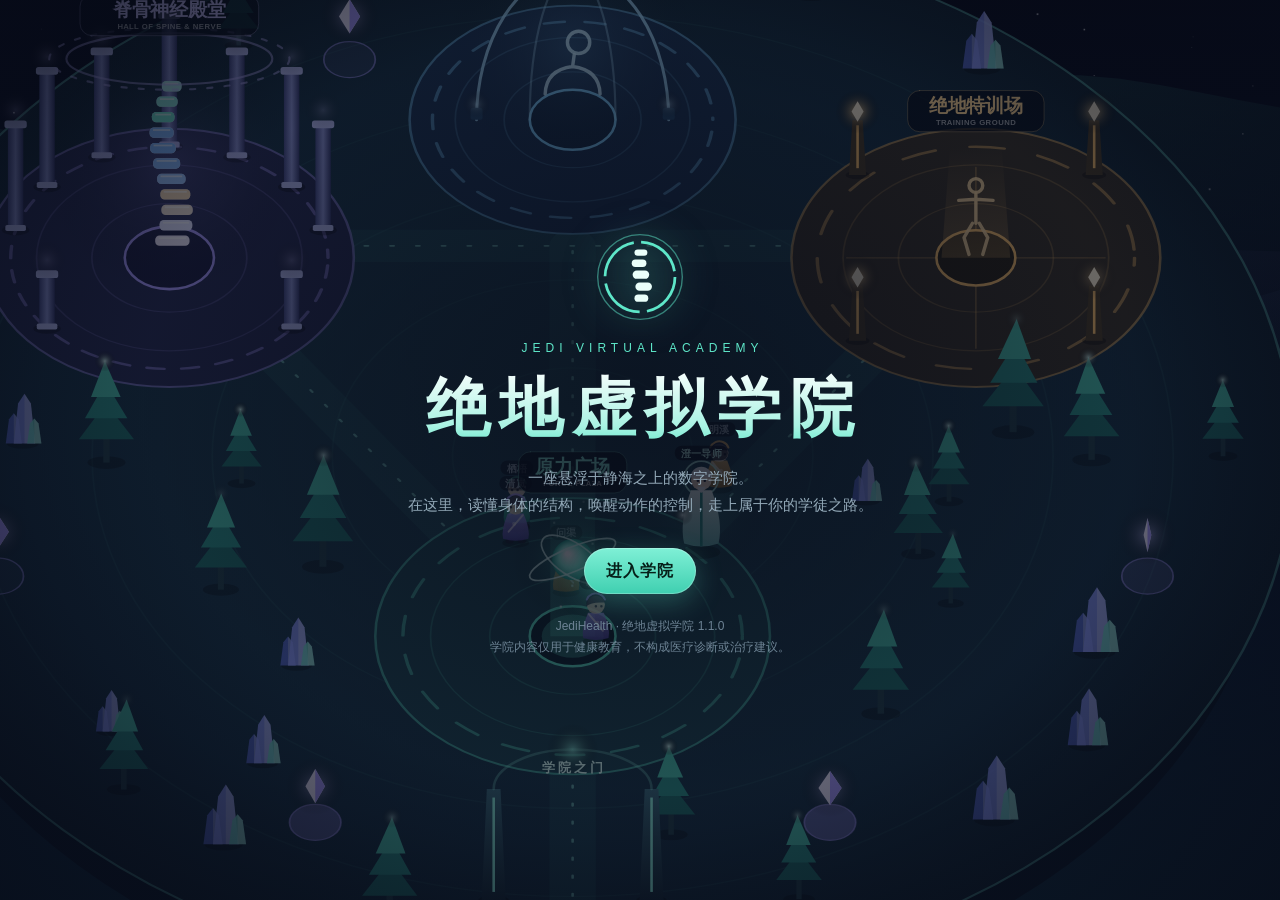
==== commit 9483b717: "1.1.0：运动康复馆并入正式版（颈椎动作为待专业审核的体验内容）；存档 1.0.1 Co-Authored-By: Claude Fable 5.2 <noreply@anthropic.com> " ====
--- a/index.html
+++ b/index.html
@@ -22,8 +22,8 @@
 window.addEventListener('error',function(e){if(e&&e.message&&!/Script error/i.test(e.message))show(e.message+' @'+(e.lineno||0))});
 window.addEventListener('load',function(){if(typeof VERSION==='undefined'||typeof interact!=='function')show('脚本未能加载')});})();
 </script>
-<link rel="stylesheet" href="assets/style.css?v=1.1.0p1">
-<link rel="stylesheet" href="assets/rehab/rehab.css?v=1.1.0p1">
+<link rel="stylesheet" href="assets/style.css?v=1.1.0">
+<link rel="stylesheet" href="assets/rehab/rehab.css?v=1.1.0">
 </head>
 <body>
 <canvas id="world"></canvas>
@@ -66,13 +66,13 @@
 
 <div id="panel" hidden><div class="sheet"><header><div><div class="zh" id="pzh"></div><div class="en" id="pen"></div></div><button class="x" id="px" aria-label="关闭">×</button></header><div id="pbody"></div></div></div>
 <noscript><div style="position:fixed;top:0;left:0;right:0;bottom:0;display:flex;align-items:center;justify-content:center;padding:30px;background:#070b18;color:#e9f2f5;text-align:center;line-height:1.9;z-index:100">当前打开方式不支持运行学院。<br>请在 Safari 或 Chrome 中通过网址访问。</div></noscript>
-<script src="assets/data.js?v=1.1.0p1"></script>
-<script src="assets/rehab/library.js?v=1.1.0p1"></script>
-<script src="assets/rehab/dosage.js?v=1.1.0p1"></script>
-<script src="assets/rehab/motions.js?v=1.1.0p1"></script>
-<script src="assets/rehab/rig.js?v=1.1.0p1"></script>
-<script src="assets/rehab/player.js?v=1.1.0p1"></script>
-<script src="assets/app.js?v=1.1.0p1"></script>
-<script src="assets/rehab/hall.js?v=1.1.0p1"></script>
+<script src="assets/data.js?v=1.1.0"></script>
+<script src="assets/rehab/library.js?v=1.1.0"></script>
+<script src="assets/rehab/dosage.js?v=1.1.0"></script>
+<script src="assets/rehab/motions.js?v=1.1.0"></script>
+<script src="assets/rehab/rig.js?v=1.1.0"></script>
+<script src="assets/rehab/player.js?v=1.1.0"></script>
+<script src="assets/app.js?v=1.1.0"></script>
+<script src="assets/rehab/hall.js?v=1.1.0"></script>
 </body>
 </html>
